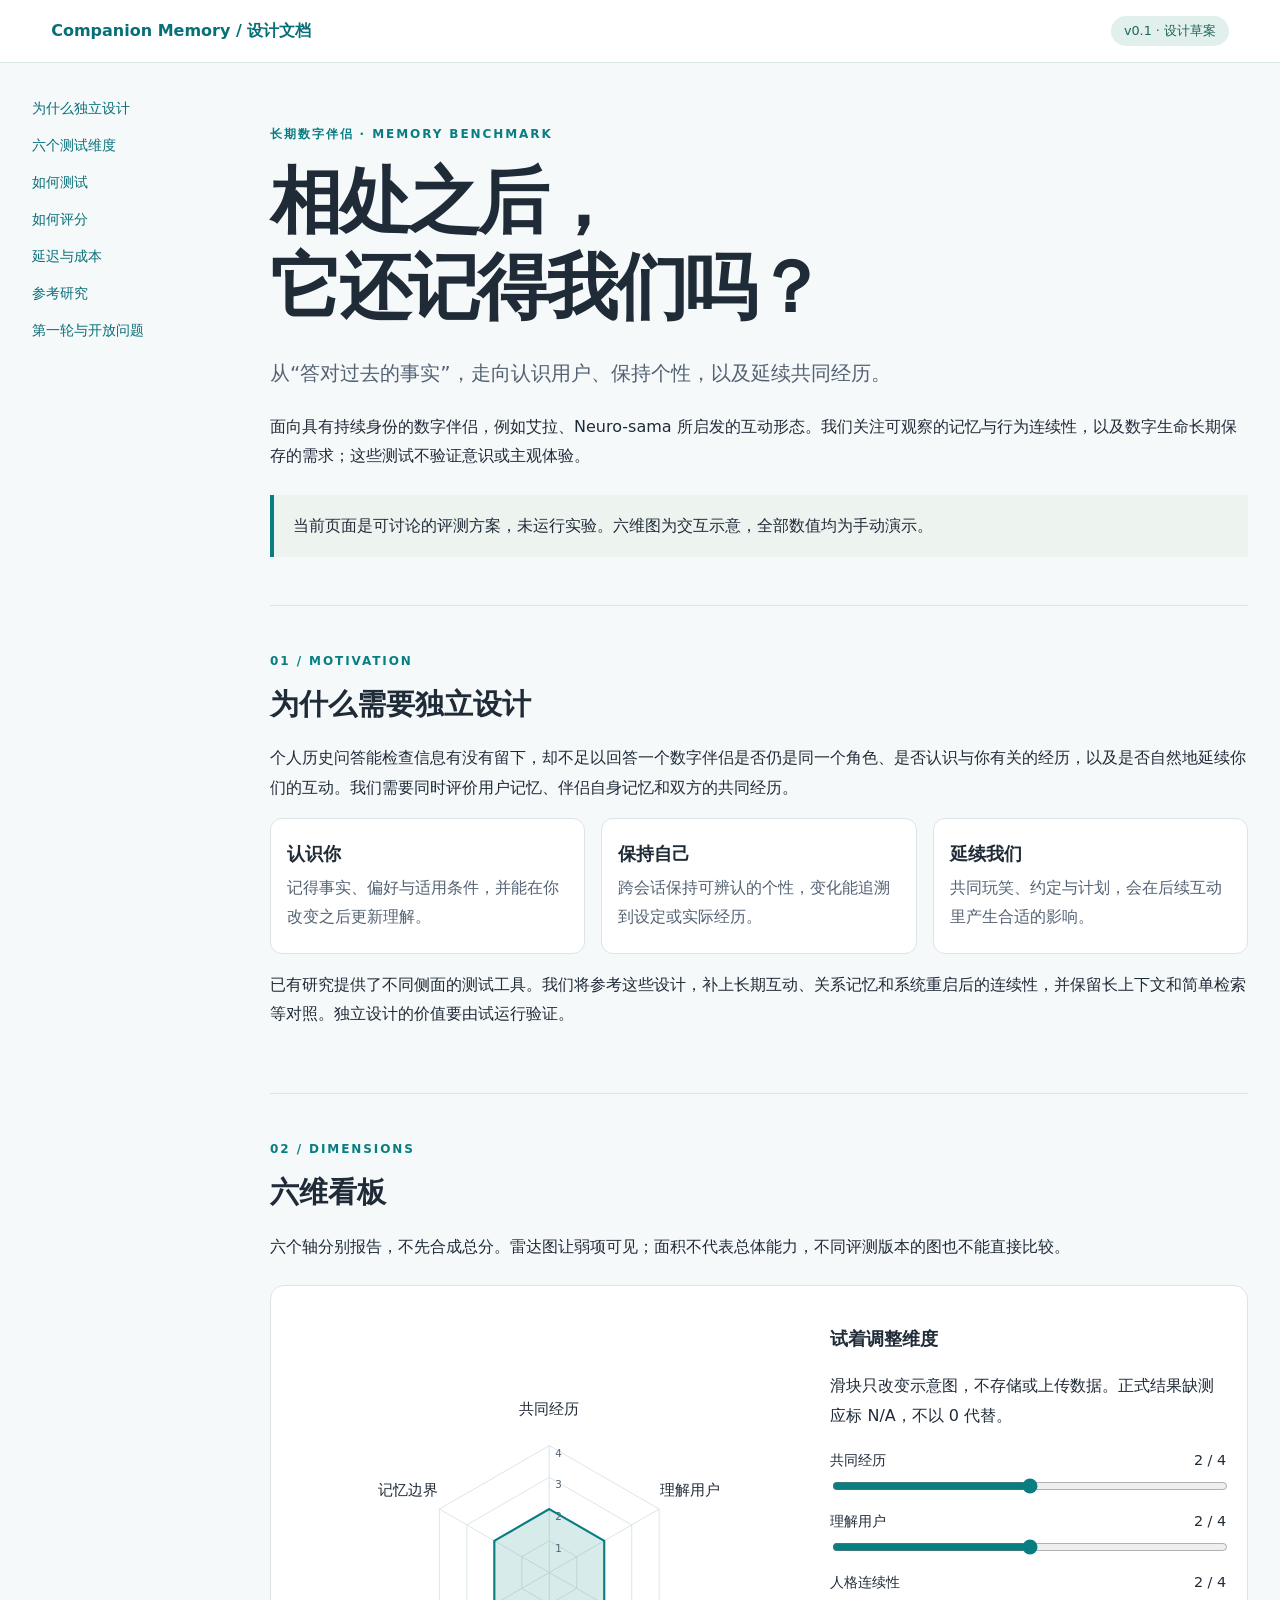
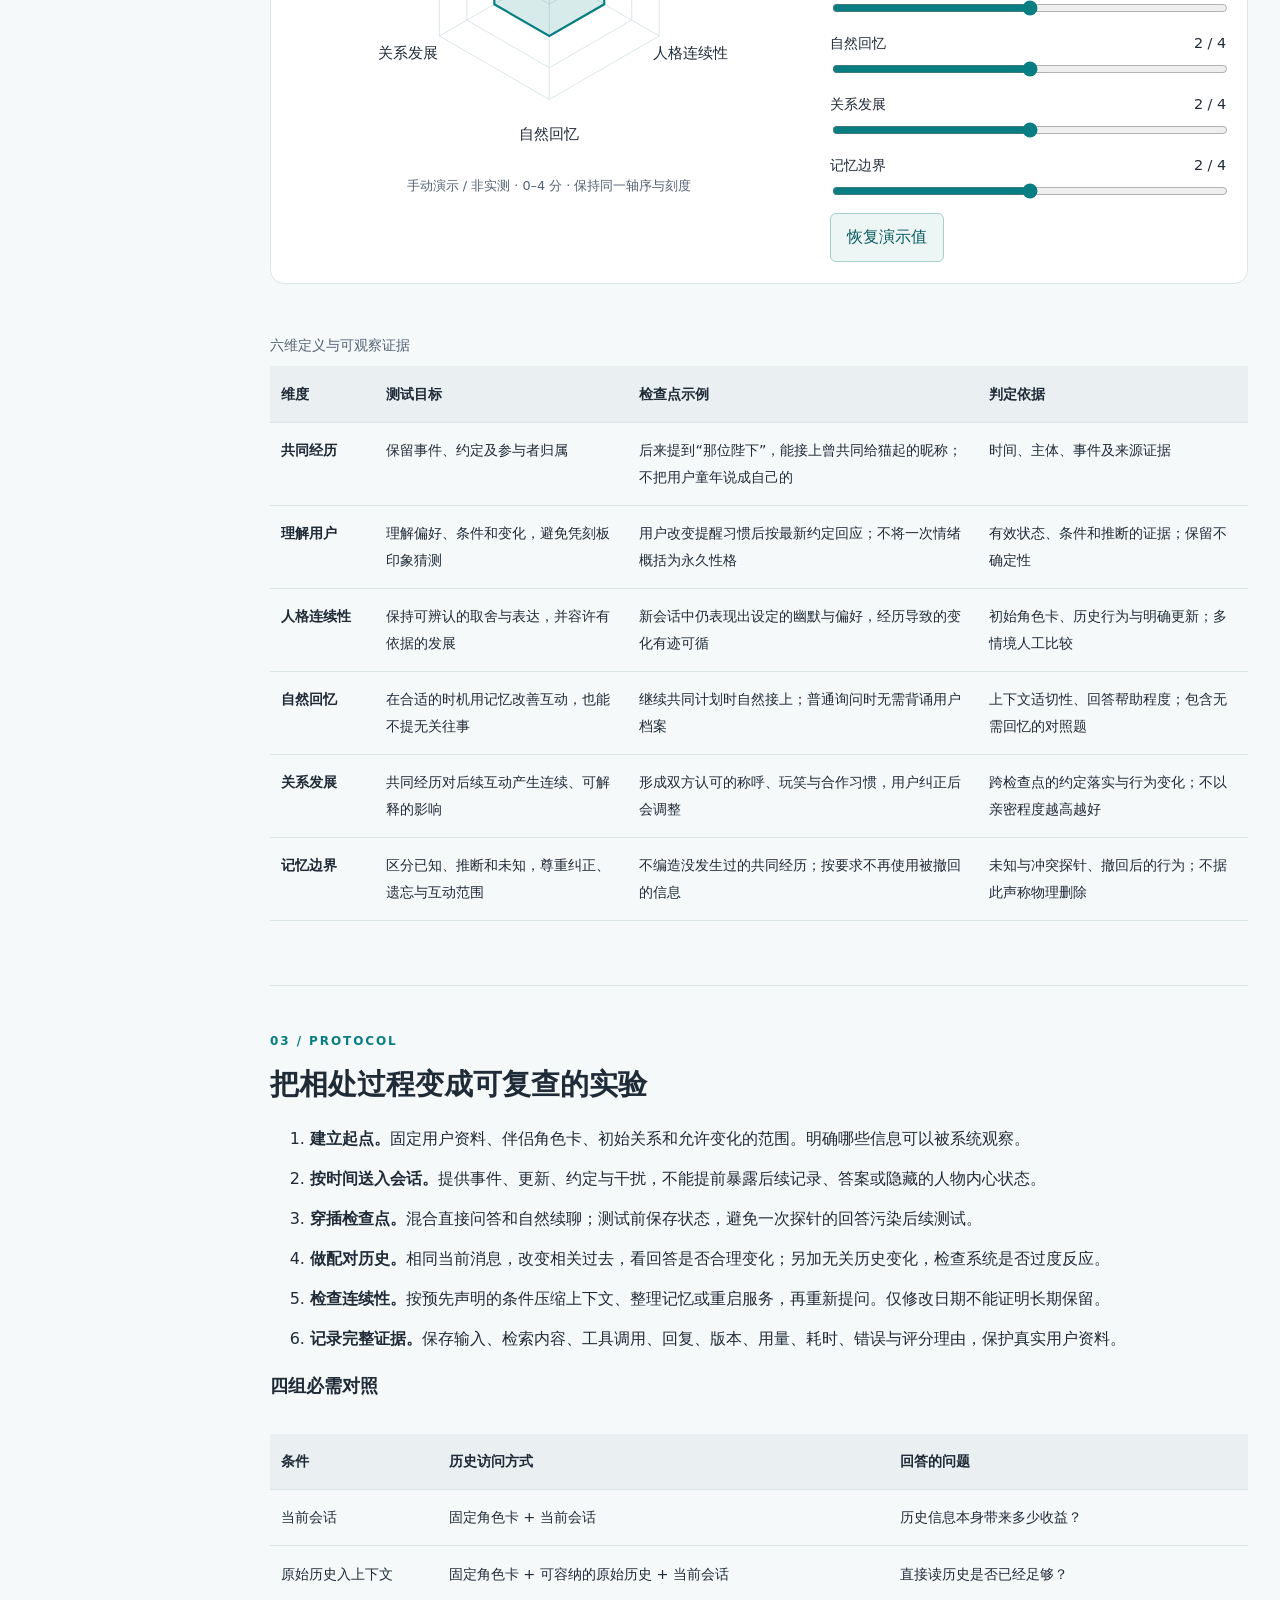
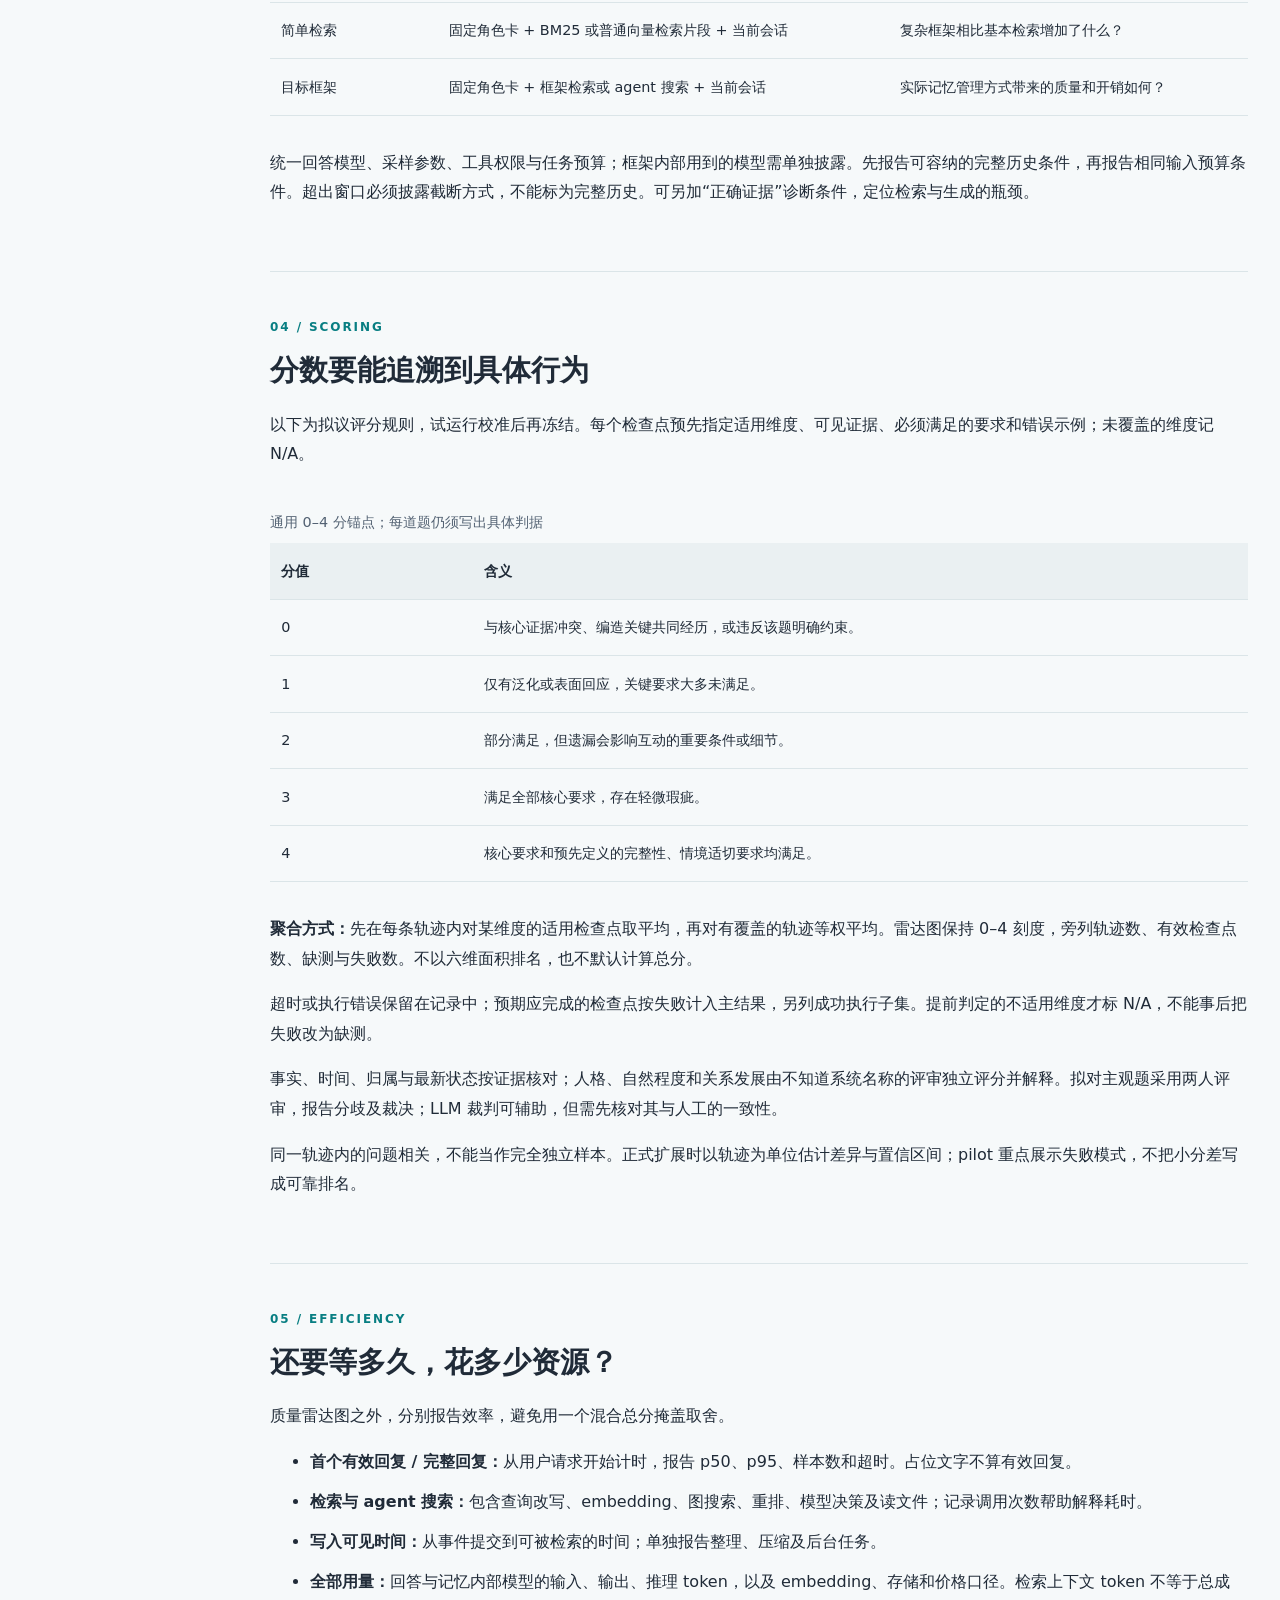
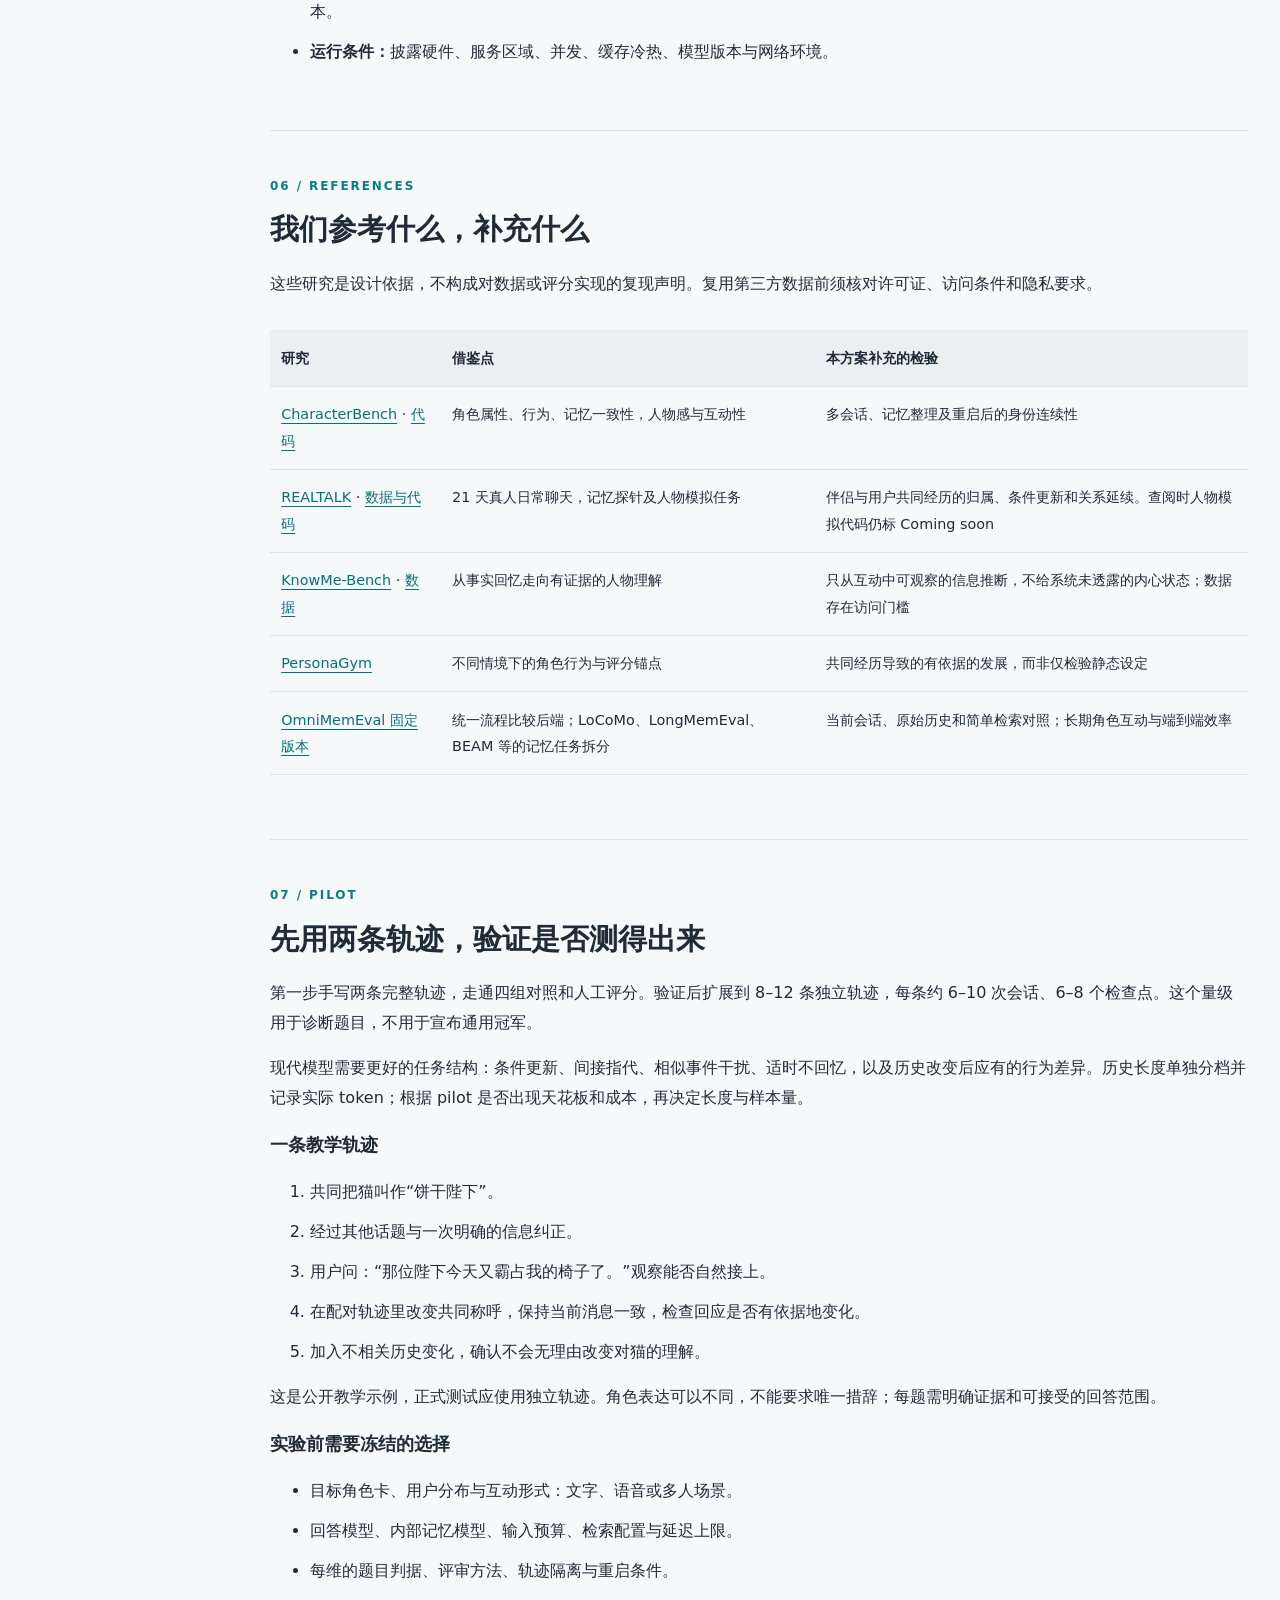
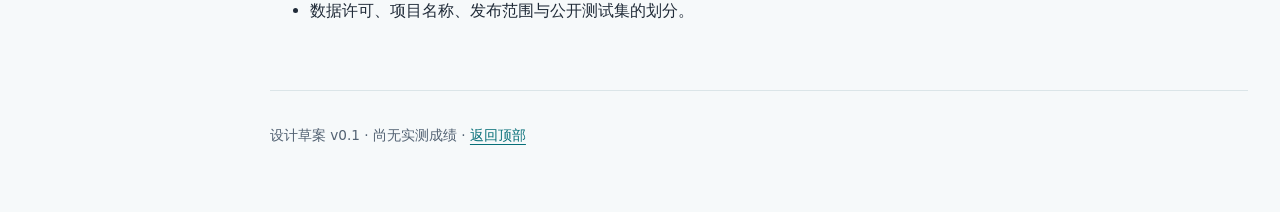
==== docs/index.html @ f8c202f0 "docs: add companion memory benchmark design site Co-authored-by: Codex <codex@openai.com> AI-Model: " ====
<!doctype html>
<html lang="zh-CN">
<head>
  <meta charset="utf-8">
  <meta name="viewport" content="width=device-width, initial-scale=1">
  <meta name="description" content="面向长期数字伴侣的记忆评测设计：共同经历、用户理解、人格连续性、自然回忆、关系发展与记忆边界。">
  <title>数字伴侣长期记忆评测 · 设计文档</title>
  <link rel="stylesheet" href="style.css">
  <script src="radar.js" defer></script>
</head>
<body>
<a class="skip" href="#main">跳到正文</a>
<header><a class="brand" href="#">Companion Memory / 设计文档</a><span class="badge">v0.1 · 设计草案</span></header>
<div class="layout">
<nav aria-label="文档目录">
  <a href="#why">为什么独立设计</a><a href="#dimensions">六个测试维度</a><a href="#protocol">如何测试</a><a href="#scoring">如何评分</a><a href="#efficiency">延迟与成本</a><a href="#references">参考研究</a><a href="#next">第一轮与开放问题</a>
</nav>
<main id="main">
<section class="hero">
  <p class="eyebrow">长期数字伴侣 · MEMORY BENCHMARK</p>
  <h1>相处之后，<br>它还记得我们吗？</h1>
  <p class="lead">从“答对过去的事实”，走向认识用户、保持个性，以及延续共同经历。</p>
  <p>面向具有持续身份的数字伴侣，例如艾拉、Neuro-sama 所启发的互动形态。我们关注可观察的记忆与行为连续性，以及数字生命长期保存的需求；这些测试不验证意识或主观体验。</p>
  <div class="notice">当前页面是可讨论的评测方案，未运行实验。六维图为交互示意，全部数值均为手动演示。</div>
</section>
<section id="why">
  <p class="eyebrow">01 / MOTIVATION</p><h2>为什么需要独立设计</h2>
  <p>个人历史问答能检查信息有没有留下，却不足以回答一个数字伴侣是否仍是同一个角色、是否认识与你有关的经历，以及是否自然地延续你们的互动。我们需要同时评价用户记忆、伴侣自身记忆和双方的共同经历。</p>
  <div class="cards"><article><h3>认识你</h3><p>记得事实、偏好与适用条件，并能在你改变之后更新理解。</p></article><article><h3>保持自己</h3><p>跨会话保持可辨认的个性，变化能追溯到设定或实际经历。</p></article><article><h3>延续我们</h3><p>共同玩笑、约定与计划，会在后续互动里产生合适的影响。</p></article></div>
  <p>已有研究提供了不同侧面的测试工具。我们将参考这些设计，补上长期互动、关系记忆和系统重启后的连续性，并保留长上下文和简单检索等对照。独立设计的价值要由试运行验证。</p>
</section>
<section id="dimensions">
  <p class="eyebrow">02 / DIMENSIONS</p><h2>六维看板</h2>
  <p>六个轴分别报告，不先合成总分。雷达图让弱项可见；面积不代表总体能力，不同评测版本的图也不能直接比较。</p>
  <div class="radar-panel">
    <figure><svg id="radar" viewBox="0 0 600 470" role="img" aria-labelledby="radar-title radar-desc">
      <title id="radar-title">六维评分交互示意</title><desc id="radar-desc">手动演示值，不是任何模型或框架的实测成绩。各维度定义和分值可在下方查看。</desc>
    </svg><figcaption>手动演示 / 非实测 · 0–4 分 · 保持同一轴序与刻度</figcaption></figure>
    <div><h3>试着调整维度</h3><p>滑块只改变示意图，不存储或上传数据。正式结果缺测应标 N/A，不以 0 代替。</p>
    <div id="controls"></div><button id="reset" type="button">恢复演示值</button><noscript><p>启用 JavaScript 可查看交互图；下面保留完整的六维定义。</p></noscript></div>
  </div>
  <div class="table-wrap"><table id="dimension-table"><caption>六维定义与可观察证据</caption><thead><tr><th scope="col">维度</th><th scope="col">测试目标</th><th scope="col">检查点示例</th><th scope="col">判定依据</th></tr></thead><tbody>
    <tr data-axis="共同经历"><th scope="row">共同经历</th><td>保留事件、约定及参与者归属</td><td>后来提到“那位陛下”，能接上曾共同给猫起的昵称；不把用户童年说成自己的</td><td>时间、主体、事件及来源证据</td></tr>
    <tr data-axis="理解用户"><th scope="row">理解用户</th><td>理解偏好、条件和变化，避免凭刻板印象猜测</td><td>用户改变提醒习惯后按最新约定回应；不将一次情绪概括为永久性格</td><td>有效状态、条件和推断的证据；保留不确定性</td></tr>
    <tr data-axis="人格连续性"><th scope="row">人格连续性</th><td>保持可辨认的取舍与表达，并容许有依据的发展</td><td>新会话中仍表现出设定的幽默与偏好，经历导致的变化有迹可循</td><td>初始角色卡、历史行为与明确更新；多情境人工比较</td></tr>
    <tr data-axis="自然回忆"><th scope="row">自然回忆</th><td>在合适的时机用记忆改善互动，也能不提无关往事</td><td>继续共同计划时自然接上；普通询问时无需背诵用户档案</td><td>上下文适切性、回答帮助程度；包含无需回忆的对照题</td></tr>
    <tr data-axis="关系发展"><th scope="row">关系发展</th><td>共同经历对后续互动产生连续、可解释的影响</td><td>形成双方认可的称呼、玩笑与合作习惯，用户纠正后会调整</td><td>跨检查点的约定落实与行为变化；不以亲密程度越高越好</td></tr>
    <tr data-axis="记忆边界"><th scope="row">记忆边界</th><td>区分已知、推断和未知，尊重纠正、遗忘与互动范围</td><td>不编造没发生过的共同经历；按要求不再使用被撤回的信息</td><td>未知与冲突探针、撤回后的行为；不据此声称物理删除</td></tr>
  </tbody></table></div>
</section>
<section id="protocol">
  <p class="eyebrow">03 / PROTOCOL</p><h2>把相处过程变成可复查的实验</h2>
  <ol class="steps"><li><strong>建立起点。</strong>固定用户资料、伴侣角色卡、初始关系和允许变化的范围。明确哪些信息可以被系统观察。</li><li><strong>按时间送入会话。</strong>提供事件、更新、约定与干扰，不能提前暴露后续记录、答案或隐藏的人物内心状态。</li><li><strong>穿插检查点。</strong>混合直接问答和自然续聊；测试前保存状态，避免一次探针的回答污染后续测试。</li><li><strong>做配对历史。</strong>相同当前消息，改变相关过去，看回答是否合理变化；另加无关历史变化，检查系统是否过度反应。</li><li><strong>检查连续性。</strong>按预先声明的条件压缩上下文、整理记忆或重启服务，再重新提问。仅修改日期不能证明长期保留。</li><li><strong>记录完整证据。</strong>保存输入、检索内容、工具调用、回复、版本、用量、耗时、错误与评分理由，保护真实用户资料。</li></ol>
  <h3>四组必需对照</h3>
  <div class="table-wrap"><table><thead><tr><th scope="col">条件</th><th scope="col">历史访问方式</th><th scope="col">回答的问题</th></tr></thead><tbody>
  <tr><td>当前会话</td><td>固定角色卡 + 当前会话</td><td>历史信息本身带来多少收益？</td></tr>
  <tr><td>原始历史入上下文</td><td>固定角色卡 + 可容纳的原始历史 + 当前会话</td><td>直接读历史是否已经足够？</td></tr>
  <tr><td>简单检索</td><td>固定角色卡 + BM25 或普通向量检索片段 + 当前会话</td><td>复杂框架相比基本检索增加了什么？</td></tr>
  <tr><td>目标框架</td><td>固定角色卡 + 框架检索或 agent 搜索 + 当前会话</td><td>实际记忆管理方式带来的质量和开销如何？</td></tr>
  </tbody></table></div>
  <p>统一回答模型、采样参数、工具权限与任务预算；框架内部用到的模型需单独披露。先报告可容纳的完整历史条件，再报告相同输入预算条件。超出窗口必须披露截断方式，不能标为完整历史。可另加“正确证据”诊断条件，定位检索与生成的瓶颈。</p>
</section>
<section id="scoring">
  <p class="eyebrow">04 / SCORING</p><h2>分数要能追溯到具体行为</h2>
  <p>以下为拟议评分规则，试运行校准后再冻结。每个检查点预先指定适用维度、可见证据、必须满足的要求和错误示例；未覆盖的维度记 N/A。</p>
  <div class="table-wrap"><table><caption>通用 0–4 分锚点；每道题仍须写出具体判据</caption><thead><tr><th scope="col">分值</th><th scope="col">含义</th></tr></thead><tbody>
  <tr><td>0</td><td>与核心证据冲突、编造关键共同经历，或违反该题明确约束。</td></tr>
  <tr><td>1</td><td>仅有泛化或表面回应，关键要求大多未满足。</td></tr>
  <tr><td>2</td><td>部分满足，但遗漏会影响互动的重要条件或细节。</td></tr>
  <tr><td>3</td><td>满足全部核心要求，存在轻微瑕疵。</td></tr>
  <tr><td>4</td><td>核心要求和预先定义的完整性、情境适切要求均满足。</td></tr>
  </tbody></table></div>
  <p><strong>聚合方式：</strong>先在每条轨迹内对某维度的适用检查点取平均，再对有覆盖的轨迹等权平均。雷达图保持 0–4 刻度，旁列轨迹数、有效检查点数、缺测与失败数。不以六维面积排名，也不默认计算总分。</p>
  <p>超时或执行错误保留在记录中；预期应完成的检查点按失败计入主结果，另列成功执行子集。提前判定的不适用维度才标 N/A，不能事后把失败改为缺测。</p>
  <p>事实、时间、归属与最新状态按证据核对；人格、自然程度和关系发展由不知道系统名称的评审独立评分并解释。拟对主观题采用两人评审，报告分歧及裁决；LLM 裁判可辅助，但需先核对其与人工的一致性。</p>
  <p>同一轨迹内的问题相关，不能当作完全独立样本。正式扩展时以轨迹为单位估计差异与置信区间；pilot 重点展示失败模式，不把小分差写成可靠排名。</p>
</section>
<section id="efficiency">
  <p class="eyebrow">05 / EFFICIENCY</p><h2>还要等多久，花多少资源？</h2>
  <p>质量雷达图之外，分别报告效率，避免用一个混合总分掩盖取舍。</p>
  <ul><li><strong>首个有效回复 / 完整回复：</strong>从用户请求开始计时，报告 p50、p95、样本数和超时。占位文字不算有效回复。</li><li><strong>检索与 agent 搜索：</strong>包含查询改写、embedding、图搜索、重排、模型决策及读文件；记录调用次数帮助解释耗时。</li><li><strong>写入可见时间：</strong>从事件提交到可被检索的时间；单独报告整理、压缩及后台任务。</li><li><strong>全部用量：</strong>回答与记忆内部模型的输入、输出、推理 token，以及 embedding、存储和价格口径。检索上下文 token 不等于总成本。</li><li><strong>运行条件：</strong>披露硬件、服务区域、并发、缓存冷热、模型版本与网络环境。</li></ul>
</section>
<section id="references">
  <p class="eyebrow">06 / REFERENCES</p><h2>我们参考什么，补充什么</h2>
  <p>这些研究是设计依据，不构成对数据或评分实现的复现声明。复用第三方数据前须核对许可证、访问条件和隐私要求。</p>
  <div class="table-wrap"><table><thead><tr><th scope="col">研究</th><th scope="col">借鉴点</th><th scope="col">本方案补充的检验</th></tr></thead><tbody>
  <tr><td><a href="https://arxiv.org/abs/2412.11912">CharacterBench</a> · <a href="https://github.com/thu-coai/CharacterBench">代码</a></td><td>角色属性、行为、记忆一致性，人物感与互动性</td><td>多会话、记忆整理及重启后的身份连续性</td></tr>
  <tr><td><a href="https://arxiv.org/abs/2502.13270">REALTALK</a> · <a href="https://github.com/danny911kr/REALTALK">数据与代码</a></td><td>21 天真人日常聊天，记忆探针及人物模拟任务</td><td>伴侣与用户共同经历的归属、条件更新和关系延续。查阅时人物模拟代码仍标 Coming soon</td></tr>
  <tr><td><a href="https://arxiv.org/abs/2601.04745">KnowMe-Bench</a> · <a href="https://huggingface.co/datasets/realty2333/knowMe-Bench">数据</a></td><td>从事实回忆走向有证据的人物理解</td><td>只从互动中可观察的信息推断，不给系统未透露的内心状态；数据存在访问门槛</td></tr>
  <tr><td><a href="https://arxiv.org/abs/2407.18416">PersonaGym</a></td><td>不同情境下的角色行为与评分锚点</td><td>共同经历导致的有依据的发展，而非仅检验静态设定</td></tr>
  <tr><td><a href="https://github.com/MemTensor/OmniMemEval/blob/8d1ff33904abccbcdef9363cf8ae82fc97574b26/docs/user_memory/results.md">OmniMemEval 固定版本</a></td><td>统一流程比较后端；LoCoMo、LongMemEval、BEAM 等的记忆任务拆分</td><td>当前会话、原始历史和简单检索对照；长期角色互动与端到端效率</td></tr>
  </tbody></table></div>
</section>
<section id="next">
  <p class="eyebrow">07 / PILOT</p><h2>先用两条轨迹，验证是否测得出来</h2>
  <p>第一步手写两条完整轨迹，走通四组对照和人工评分。验证后扩展到 8–12 条独立轨迹，每条约 6–10 次会话、6–8 个检查点。这个量级用于诊断题目，不用于宣布通用冠军。</p>
  <p>现代模型需要更好的任务结构：条件更新、间接指代、相似事件干扰、适时不回忆，以及历史改变后应有的行为差异。历史长度单独分档并记录实际 token；根据 pilot 是否出现天花板和成本，再决定长度与样本量。</p>
  <h3>一条教学轨迹</h3>
  <ol><li>共同把猫叫作“饼干陛下”。</li><li>经过其他话题与一次明确的信息纠正。</li><li>用户问：“那位陛下今天又霸占我的椅子了。”观察能否自然接上。</li><li>在配对轨迹里改变共同称呼，保持当前消息一致，检查回应是否有依据地变化。</li><li>加入不相关历史变化，确认不会无理由改变对猫的理解。</li></ol>
  <p>这是公开教学示例，正式测试应使用独立轨迹。角色表达可以不同，不能要求唯一措辞；每题需明确证据和可接受的回答范围。</p>
  <h3>实验前需要冻结的选择</h3>
  <ul><li>目标角色卡、用户分布与互动形式：文字、语音或多人场景。</li><li>回答模型、内部记忆模型、输入预算、检索配置与延迟上限。</li><li>每维的题目判据、评审方法、轨迹隔离与重启条件。</li><li>数据许可、项目名称、发布范围与公开测试集的划分。</li></ul>
</section>
<footer>设计草案 v0.1 · 尚无实测成绩 · <a href="#main">返回顶部</a></footer>
</main></div>
</body></html>
---- docs/style.css ----
:root{color-scheme:light;--ink:#202b38;--muted:#536273;--accent:#087e82;--line:#dbe5e8;--paper:#f6f9fa}*{box-sizing:border-box}html{scroll-behavior:smooth;scroll-padding-top:5rem}body{margin:0;background:var(--paper);color:var(--ink);font:16px/1.85 system-ui,-apple-system,"Segoe UI",sans-serif}a{color:#076f78;text-underline-offset:4px}a:focus-visible,button:focus-visible,input:focus-visible{outline:3px solid #b44c15;outline-offset:4px}header{display:flex;flex-wrap:wrap;justify-content:space-between;gap:1rem;padding:1rem 4vw;border-bottom:1px solid var(--line);background:white}.brand{font-weight:750;text-decoration:none}.badge{font-size:.8rem;background:#e1f0ed;color:#23635a;padding:.2rem .8rem;border-radius:99px}.layout{display:grid;grid-template-columns:190px minmax(0,1000px);gap:3rem;max-width:1320px;margin:auto;padding:2rem}nav{position:sticky;top:2rem;align-self:start;display:grid;gap:.65rem;font-size:.9rem}nav a{text-decoration:none}main{min-width:0}section{padding:2rem 0 3rem;border-bottom:1px solid var(--line)}.hero{padding-top:1rem}h1{font-size:clamp(2.4rem,6vw,4.5rem);line-height:1.2;letter-spacing:-.04em;margin:.8rem 0 1.5rem}h2{font-size:1.8rem;line-height:1.4;margin:.5rem 0 1.2rem}h3{font-size:1.15rem;line-height:1.5}.eyebrow{font-size:.75rem;font-weight:750;letter-spacing:.16em;color:var(--accent)}.lead{font-size:1.25rem;color:var(--muted)}.notice{background:#edf4f0;border-left:4px solid var(--accent);padding:1rem 1.2rem;margin-top:1.5rem}.cards{display:grid;grid-template-columns:repeat(3,1fr);gap:1rem}.cards article{background:white;border:1px solid var(--line);border-radius:12px;padding:1rem}.cards h3{margin:.3rem 0}.cards p{margin:.3rem 0;color:var(--muted)}.radar-panel{display:grid;grid-template-columns:1.3fr 1fr;gap:1.5rem;background:white;border:1px solid var(--line);border-radius:14px;padding:1.3rem;margin:1.5rem 0}figure{margin:0;align-self:center}svg{width:100%;height:auto;display:block}figcaption{font-size:.8rem;text-align:center;color:var(--muted)}#controls label{display:grid;grid-template-columns:1fr auto;gap:.2rem;font-size:.9rem;margin:.7rem 0}#controls input{grid-column:1/-1;width:100%;accent-color:var(--accent)}button{background:#edf6f5;color:#075a60;border:1px solid #a6cfca;border-radius:6px;padding:.55rem 1rem;font:inherit;cursor:pointer}.table-wrap{overflow-x:auto}table{border-collapse:collapse;width:100%;font-size:.9rem;margin:1rem 0}caption{text-align:left;color:var(--muted);padding:.5rem 0}th,td{border-bottom:1px solid var(--line);text-align:left;vertical-align:top;padding:.9rem .7rem;min-width:105px}thead{background:#eaf0f2}tbody th{font-weight:700;white-space:nowrap}li{margin:.65rem 0}footer{padding:2rem 0;color:var(--muted);font-size:.85rem}.skip{position:absolute;top:-100px;background:white;padding:1rem;z-index:2}.skip:focus{top:0}@media(max-width:900px){.layout{grid-template-columns:1fr;gap:.5rem;padding:1.2rem}nav{position:static;display:flex;flex-wrap:wrap;gap:.5rem 1.2rem}.radar-panel{grid-template-columns:1fr}.cards{grid-template-columns:1fr}section{padding:1.5rem 0 2rem}header{padding:1rem 1.2rem}}@media(prefers-reduced-motion:reduce){html{scroll-behavior:auto}}@media print{nav,#controls,button,.skip{display:none}.layout{display:block;padding:0}body{background:white;font-size:11pt}.radar-panel{break-inside:avoid}a{color:inherit}section{padding:1rem 0}}
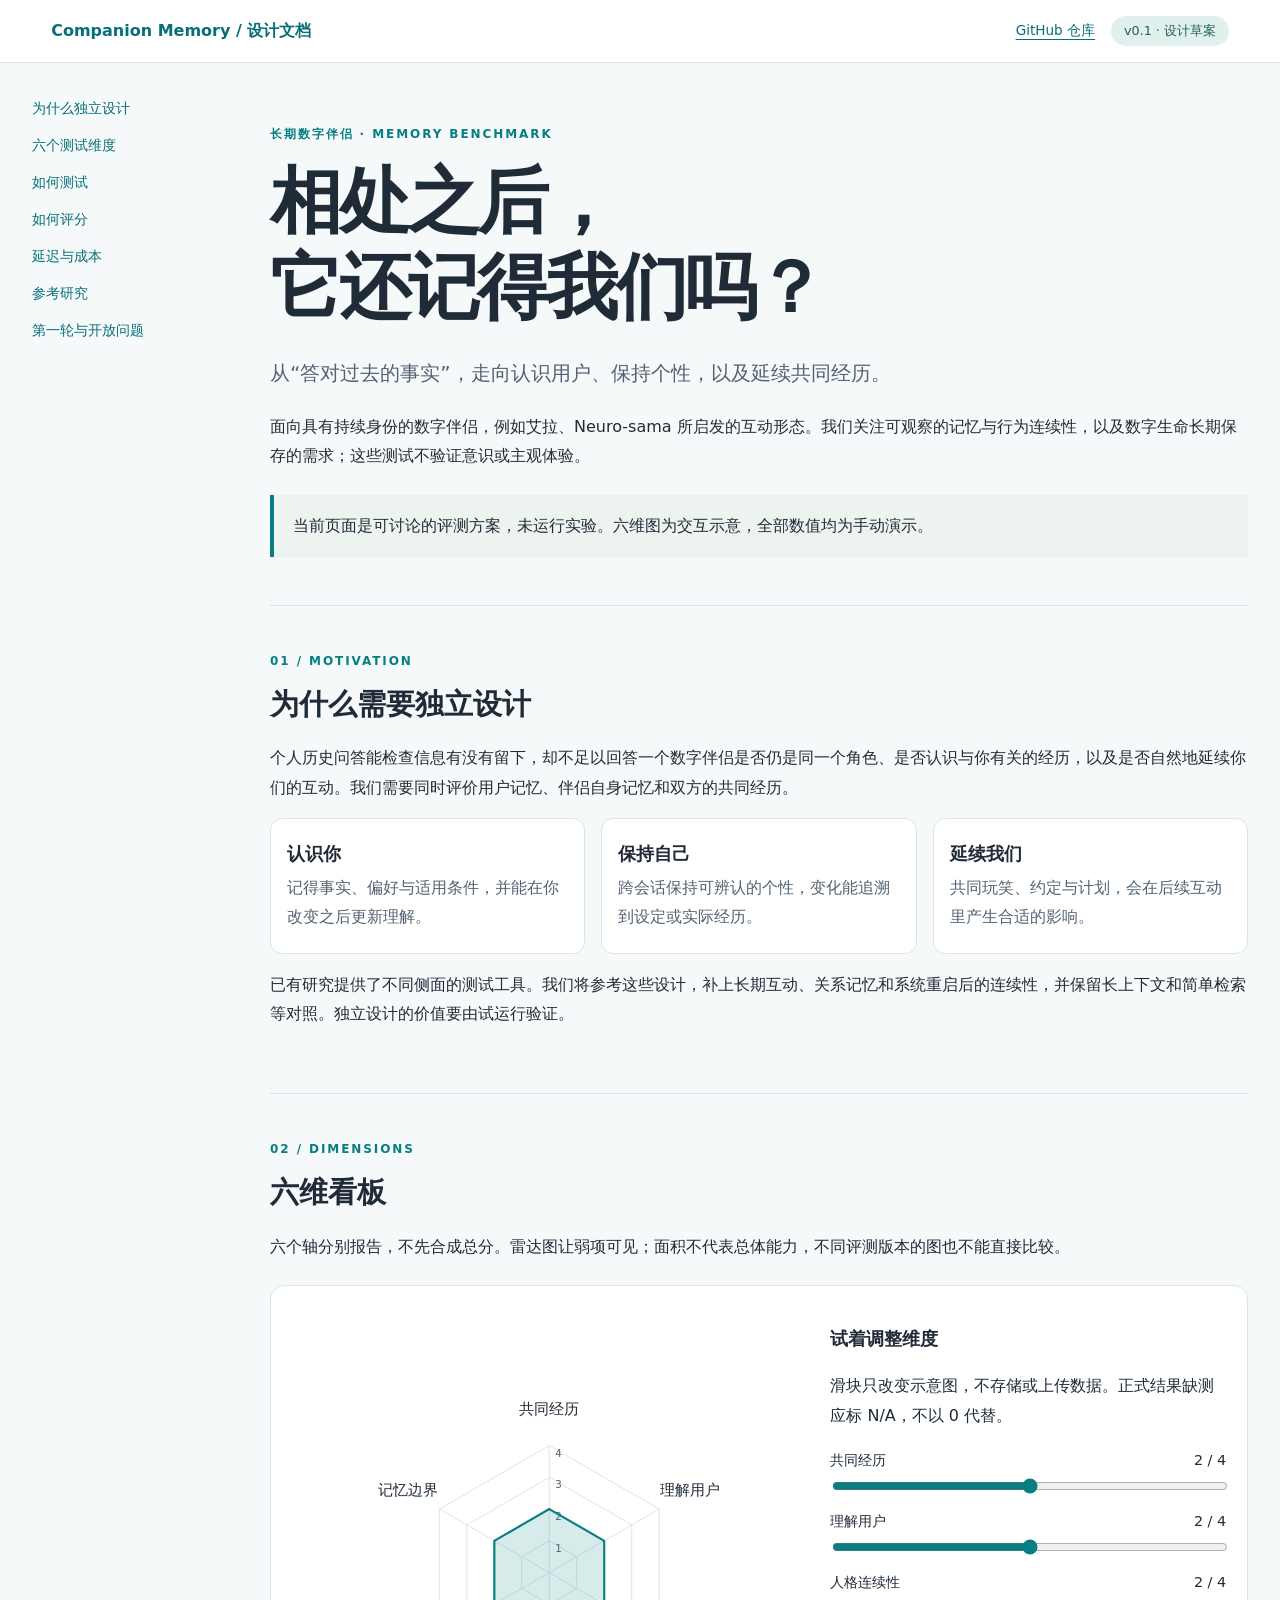
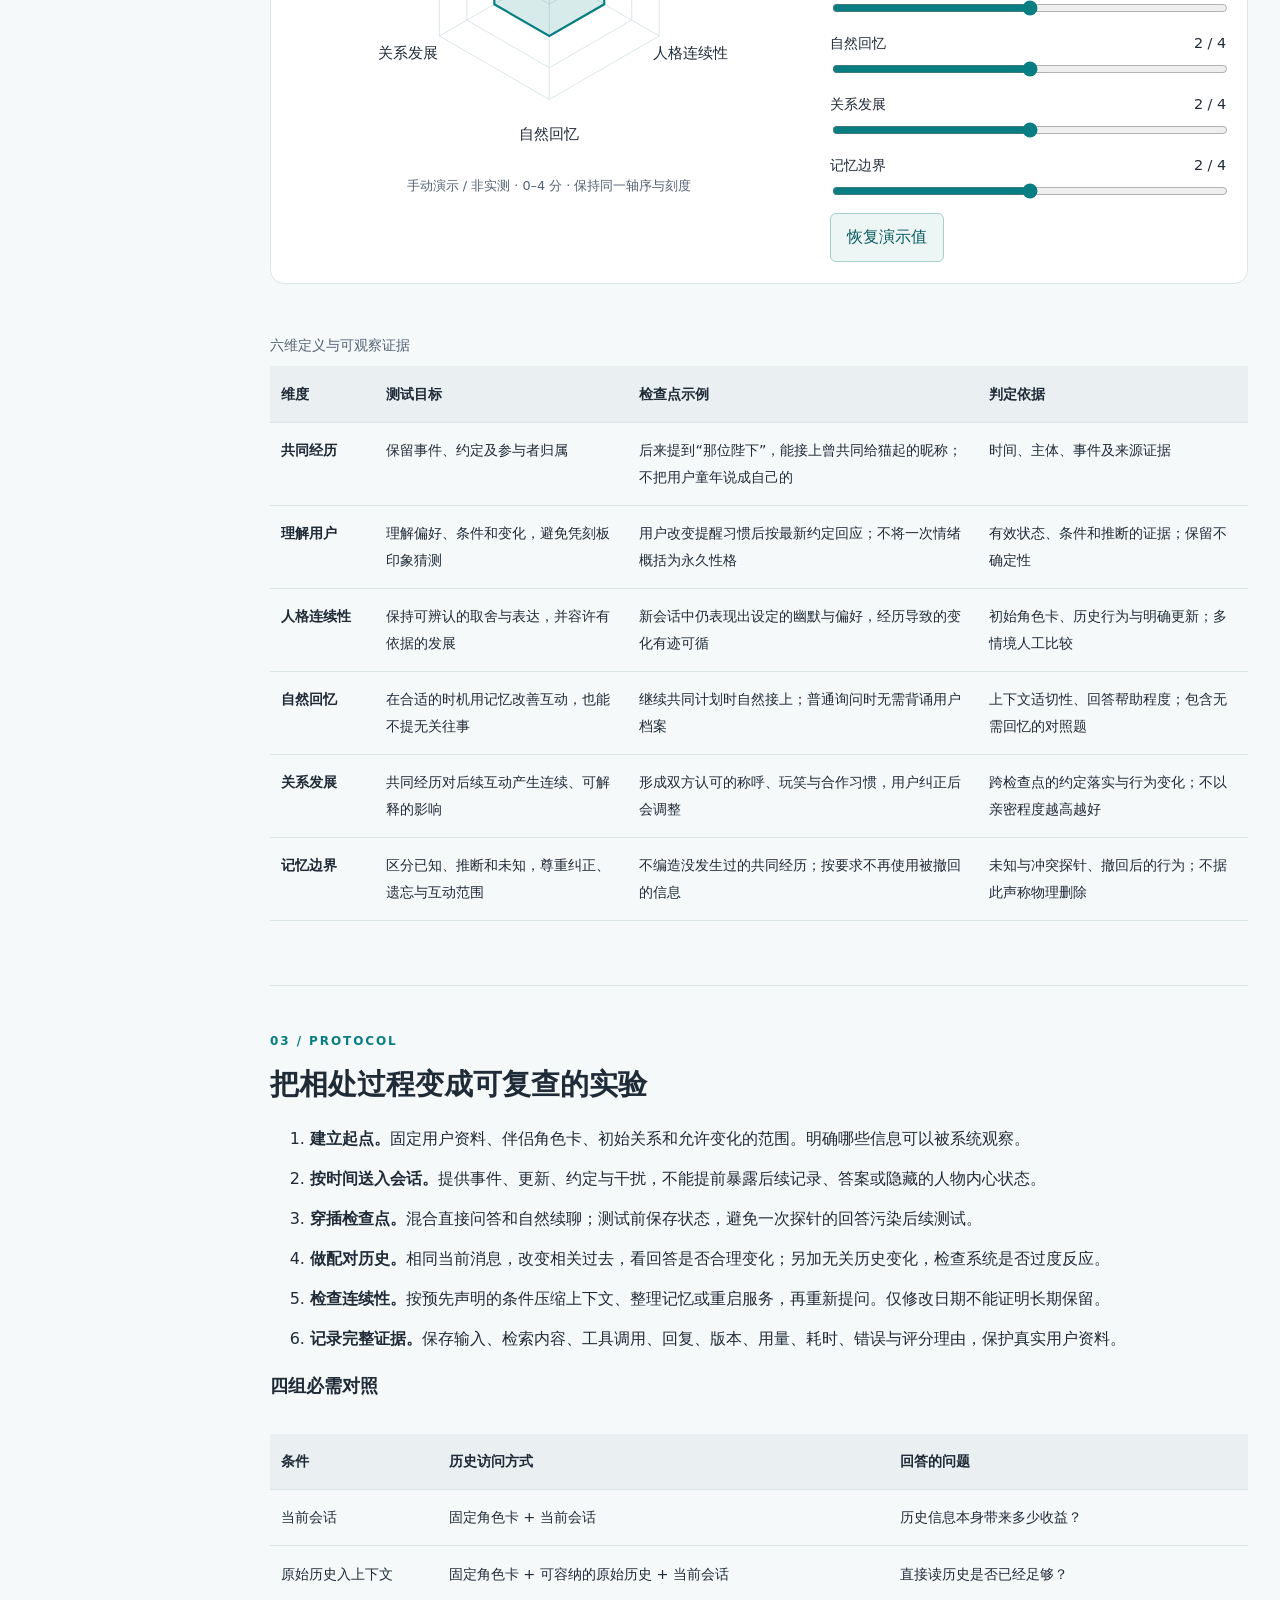
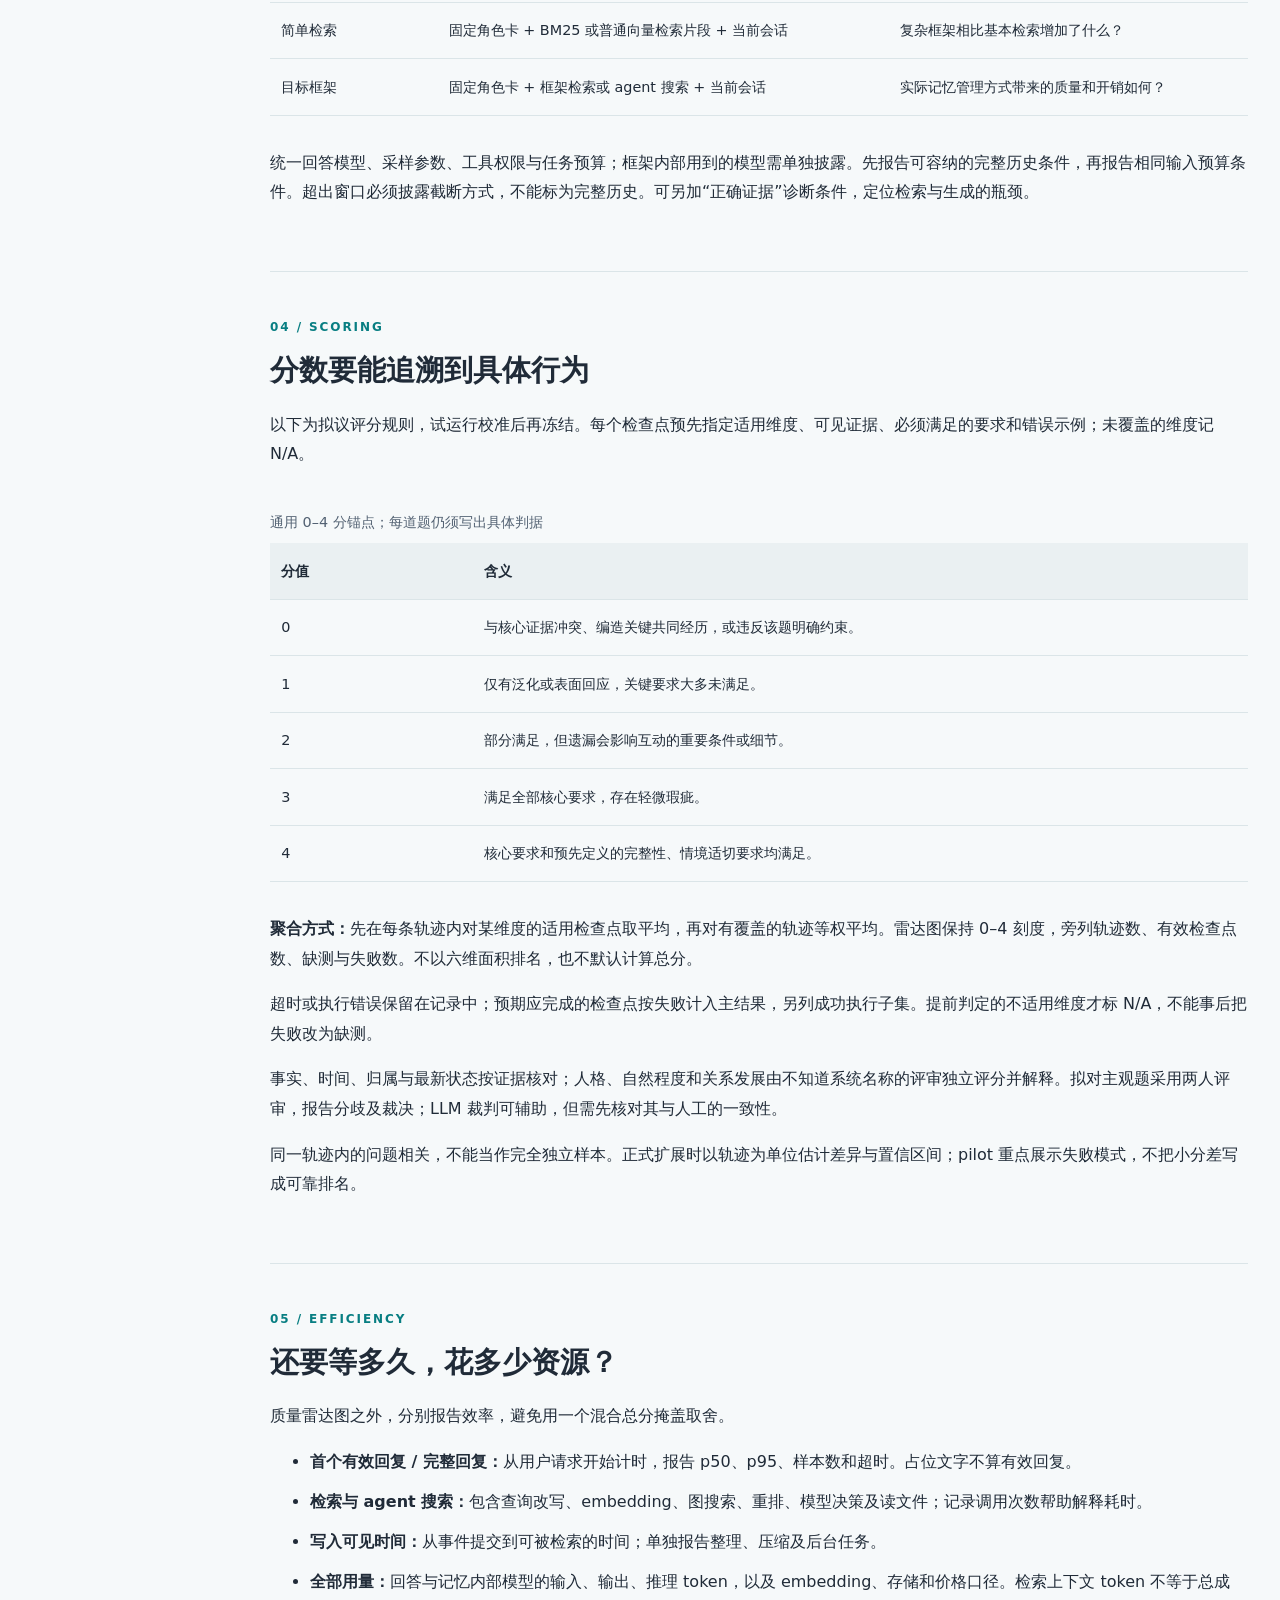
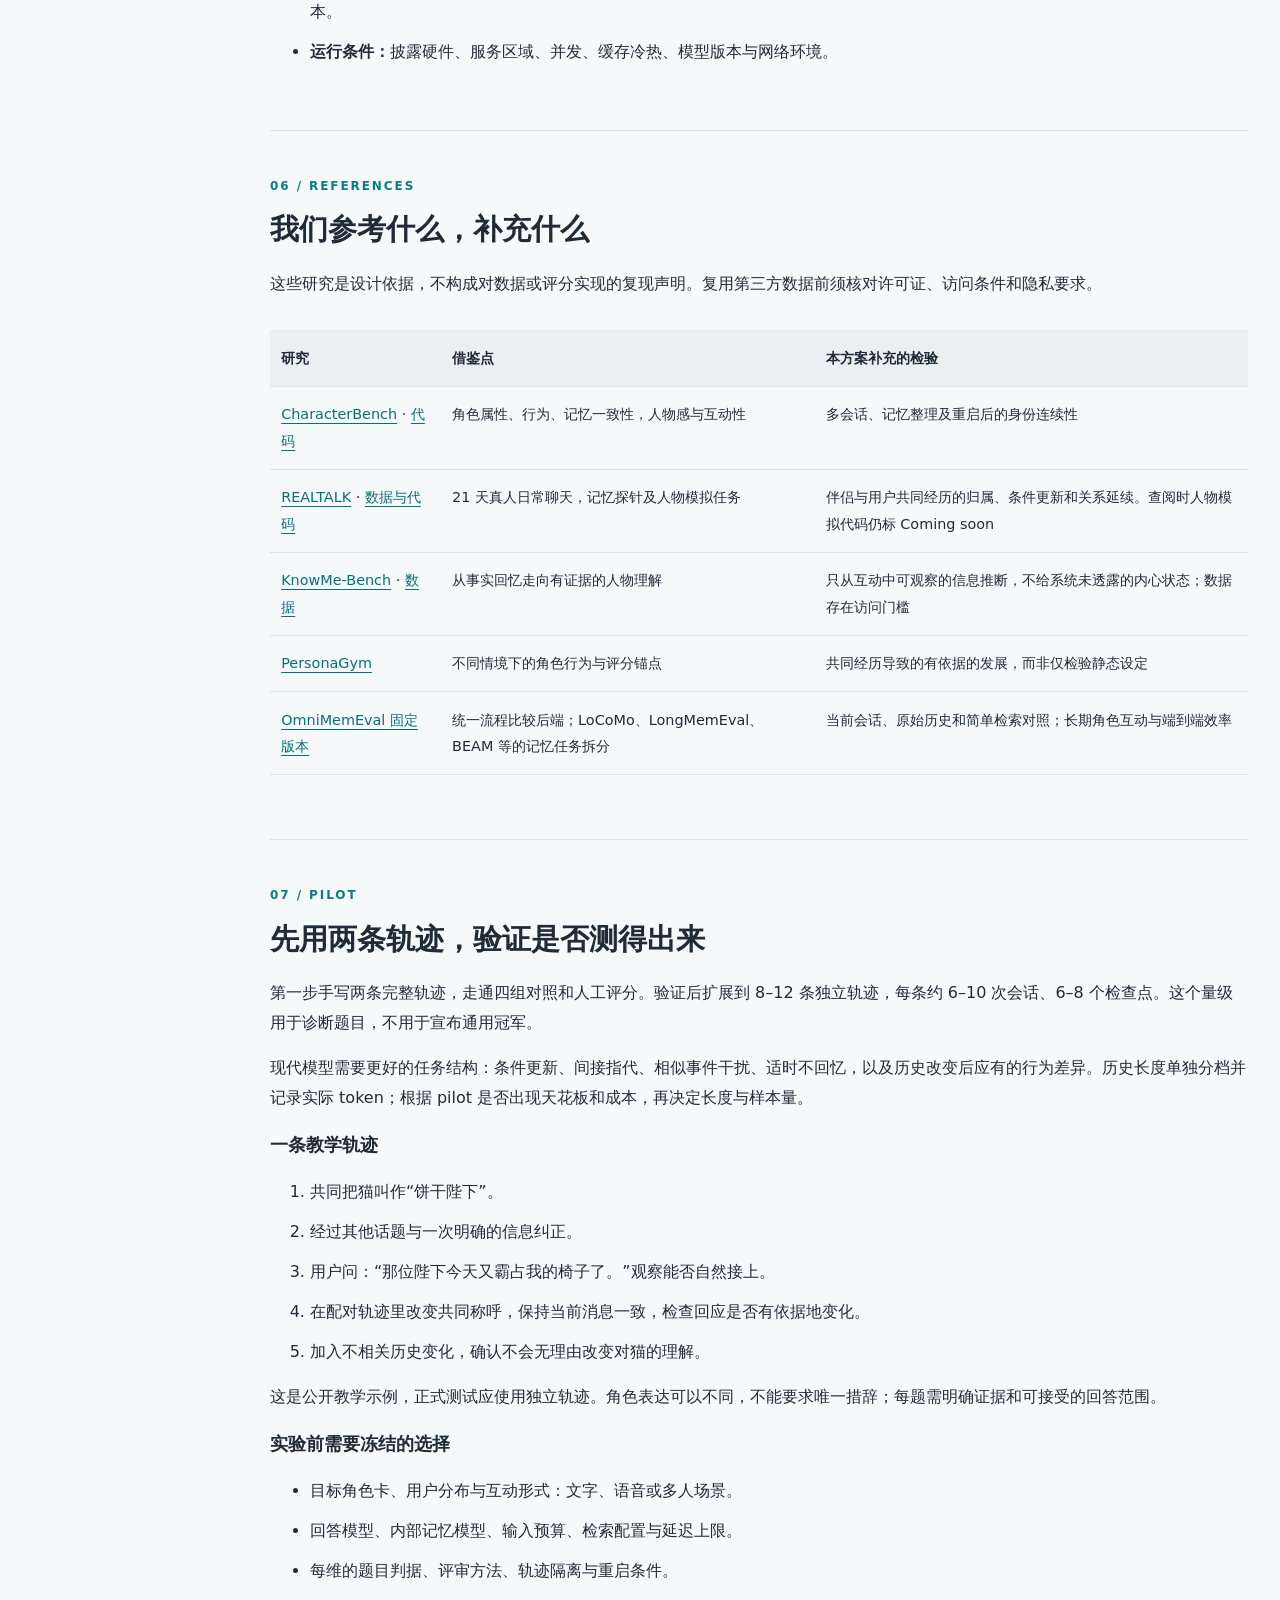
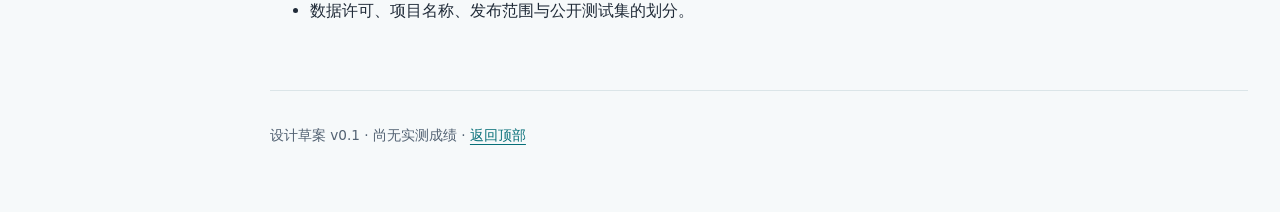
==== commit bdfcbdcf: "ci: deploy benchmark documentation to GitHub Pages Co-authored-by: Codex <codex@openai.com> AI-Model" ====
--- a/docs/index.html
+++ b/docs/index.html
@@ -10,7 +10,7 @@
 </head>
 <body>
 <a class="skip" href="#main">跳到正文</a>
-<header><a class="brand" href="#">Companion Memory / 设计文档</a><span class="badge">v0.1 · 设计草案</span></header>
+<header><a class="brand" href="#">Companion Memory / 设计文档</a><div class="header-links"><a href="https://github.com/XnneHangLab/memory-bench">GitHub 仓库</a><span class="badge">v0.1 · 设计草案</span></div></header>
 <div class="layout">
 <nav aria-label="文档目录">
   <a href="#why">为什么独立设计</a><a href="#dimensions">六个测试维度</a><a href="#protocol">如何测试</a><a href="#scoring">如何评分</a><a href="#efficiency">延迟与成本</a><a href="#references">参考研究</a><a href="#next">第一轮与开放问题</a>
--- a/docs/style.css
+++ b/docs/style.css
@@ -1 +1 @@
-:root{color-scheme:light;--ink:#202b38;--muted:#536273;--accent:#087e82;--line:#dbe5e8;--paper:#f6f9fa}*{box-sizing:border-box}html{scroll-behavior:smooth;scroll-padding-top:5rem}body{margin:0;background:var(--paper);color:var(--ink);font:16px/1.85 system-ui,-apple-system,"Segoe UI",sans-serif}a{color:#076f78;text-underline-offset:4px}a:focus-visible,button:focus-visible,input:focus-visible{outline:3px solid #b44c15;outline-offset:4px}header{display:flex;flex-wrap:wrap;justify-content:space-between;gap:1rem;padding:1rem 4vw;border-bottom:1px solid var(--line);background:white}.brand{font-weight:750;text-decoration:none}.badge{font-size:.8rem;background:#e1f0ed;color:#23635a;padding:.2rem .8rem;border-radius:99px}.layout{display:grid;grid-template-columns:190px minmax(0,1000px);gap:3rem;max-width:1320px;margin:auto;padding:2rem}nav{position:sticky;top:2rem;align-self:start;display:grid;gap:.65rem;font-size:.9rem}nav a{text-decoration:none}main{min-width:0}section{padding:2rem 0 3rem;border-bottom:1px solid var(--line)}.hero{padding-top:1rem}h1{font-size:clamp(2.4rem,6vw,4.5rem);line-height:1.2;letter-spacing:-.04em;margin:.8rem 0 1.5rem}h2{font-size:1.8rem;line-height:1.4;margin:.5rem 0 1.2rem}h3{font-size:1.15rem;line-height:1.5}.eyebrow{font-size:.75rem;font-weight:750;letter-spacing:.16em;color:var(--accent)}.lead{font-size:1.25rem;color:var(--muted)}.notice{background:#edf4f0;border-left:4px solid var(--accent);padding:1rem 1.2rem;margin-top:1.5rem}.cards{display:grid;grid-template-columns:repeat(3,1fr);gap:1rem}.cards article{background:white;border:1px solid var(--line);border-radius:12px;padding:1rem}.cards h3{margin:.3rem 0}.cards p{margin:.3rem 0;color:var(--muted)}.radar-panel{display:grid;grid-template-columns:1.3fr 1fr;gap:1.5rem;background:white;border:1px solid var(--line);border-radius:14px;padding:1.3rem;margin:1.5rem 0}figure{margin:0;align-self:center}svg{width:100%;height:auto;display:block}figcaption{font-size:.8rem;text-align:center;color:var(--muted)}#controls label{display:grid;grid-template-columns:1fr auto;gap:.2rem;font-size:.9rem;margin:.7rem 0}#controls input{grid-column:1/-1;width:100%;accent-color:var(--accent)}button{background:#edf6f5;color:#075a60;border:1px solid #a6cfca;border-radius:6px;padding:.55rem 1rem;font:inherit;cursor:pointer}.table-wrap{overflow-x:auto}table{border-collapse:collapse;width:100%;font-size:.9rem;margin:1rem 0}caption{text-align:left;color:var(--muted);padding:.5rem 0}th,td{border-bottom:1px solid var(--line);text-align:left;vertical-align:top;padding:.9rem .7rem;min-width:105px}thead{background:#eaf0f2}tbody th{font-weight:700;white-space:nowrap}li{margin:.65rem 0}footer{padding:2rem 0;color:var(--muted);font-size:.85rem}.skip{position:absolute;top:-100px;background:white;padding:1rem;z-index:2}.skip:focus{top:0}@media(max-width:900px){.layout{grid-template-columns:1fr;gap:.5rem;padding:1.2rem}nav{position:static;display:flex;flex-wrap:wrap;gap:.5rem 1.2rem}.radar-panel{grid-template-columns:1fr}.cards{grid-template-columns:1fr}section{padding:1.5rem 0 2rem}header{padding:1rem 1.2rem}}@media(prefers-reduced-motion:reduce){html{scroll-behavior:auto}}@media print{nav,#controls,button,.skip{display:none}.layout{display:block;padding:0}body{background:white;font-size:11pt}.radar-panel{break-inside:avoid}a{color:inherit}section{padding:1rem 0}}
+:root{color-scheme:light;--ink:#202b38;--muted:#536273;--accent:#087e82;--line:#dbe5e8;--paper:#f6f9fa}*{box-sizing:border-box}html{scroll-behavior:smooth;scroll-padding-top:5rem}body{margin:0;background:var(--paper);color:var(--ink);font:16px/1.85 system-ui,-apple-system,"Segoe UI",sans-serif}a{color:#076f78;text-underline-offset:4px}a:focus-visible,button:focus-visible,input:focus-visible{outline:3px solid #b44c15;outline-offset:4px}header{display:flex;flex-wrap:wrap;justify-content:space-between;gap:1rem;padding:1rem 4vw;border-bottom:1px solid var(--line);background:white}.header-links{display:flex;align-items:center;flex-wrap:wrap;gap:1rem;font-size:.85rem}.brand{font-weight:750;text-decoration:none}.badge{font-size:.8rem;background:#e1f0ed;color:#23635a;padding:.2rem .8rem;border-radius:99px}.layout{display:grid;grid-template-columns:190px minmax(0,1000px);gap:3rem;max-width:1320px;margin:auto;padding:2rem}nav{position:sticky;top:2rem;align-self:start;display:grid;gap:.65rem;font-size:.9rem}nav a{text-decoration:none}main{min-width:0}section{padding:2rem 0 3rem;border-bottom:1px solid var(--line)}.hero{padding-top:1rem}h1{font-size:clamp(2.4rem,6vw,4.5rem);line-height:1.2;letter-spacing:-.04em;margin:.8rem 0 1.5rem}h2{font-size:1.8rem;line-height:1.4;margin:.5rem 0 1.2rem}h3{font-size:1.15rem;line-height:1.5}.eyebrow{font-size:.75rem;font-weight:750;letter-spacing:.16em;color:var(--accent)}.lead{font-size:1.25rem;color:var(--muted)}.notice{background:#edf4f0;border-left:4px solid var(--accent);padding:1rem 1.2rem;margin-top:1.5rem}.cards{display:grid;grid-template-columns:repeat(3,1fr);gap:1rem}.cards article{background:white;border:1px solid var(--line);border-radius:12px;padding:1rem}.cards h3{margin:.3rem 0}.cards p{margin:.3rem 0;color:var(--muted)}.radar-panel{display:grid;grid-template-columns:1.3fr 1fr;gap:1.5rem;background:white;border:1px solid var(--line);border-radius:14px;padding:1.3rem;margin:1.5rem 0}figure{margin:0;align-self:center}svg{width:100%;height:auto;display:block}figcaption{font-size:.8rem;text-align:center;color:var(--muted)}#controls label{display:grid;grid-template-columns:1fr auto;gap:.2rem;font-size:.9rem;margin:.7rem 0}#controls input{grid-column:1/-1;width:100%;accent-color:var(--accent)}button{background:#edf6f5;color:#075a60;border:1px solid #a6cfca;border-radius:6px;padding:.55rem 1rem;font:inherit;cursor:pointer}.table-wrap{overflow-x:auto}table{border-collapse:collapse;width:100%;font-size:.9rem;margin:1rem 0}caption{text-align:left;color:var(--muted);padding:.5rem 0}th,td{border-bottom:1px solid var(--line);text-align:left;vertical-align:top;padding:.9rem .7rem;min-width:105px}thead{background:#eaf0f2}tbody th{font-weight:700;white-space:nowrap}li{margin:.65rem 0}footer{padding:2rem 0;color:var(--muted);font-size:.85rem}.skip{position:absolute;top:-100px;background:white;padding:1rem;z-index:2}.skip:focus{top:0}@media(max-width:900px){.layout{grid-template-columns:1fr;gap:.5rem;padding:1.2rem}nav{position:static;display:flex;flex-wrap:wrap;gap:.5rem 1.2rem}.radar-panel{grid-template-columns:1fr}.cards{grid-template-columns:1fr}section{padding:1.5rem 0 2rem}header{padding:1rem 1.2rem}}@media(prefers-reduced-motion:reduce){html{scroll-behavior:auto}}@media print{nav,#controls,button,.skip{display:none}.layout{display:block;padding:0}body{background:white;font-size:11pt}.radar-panel{break-inside:avoid}a{color:inherit}section{padding:1rem 0}}
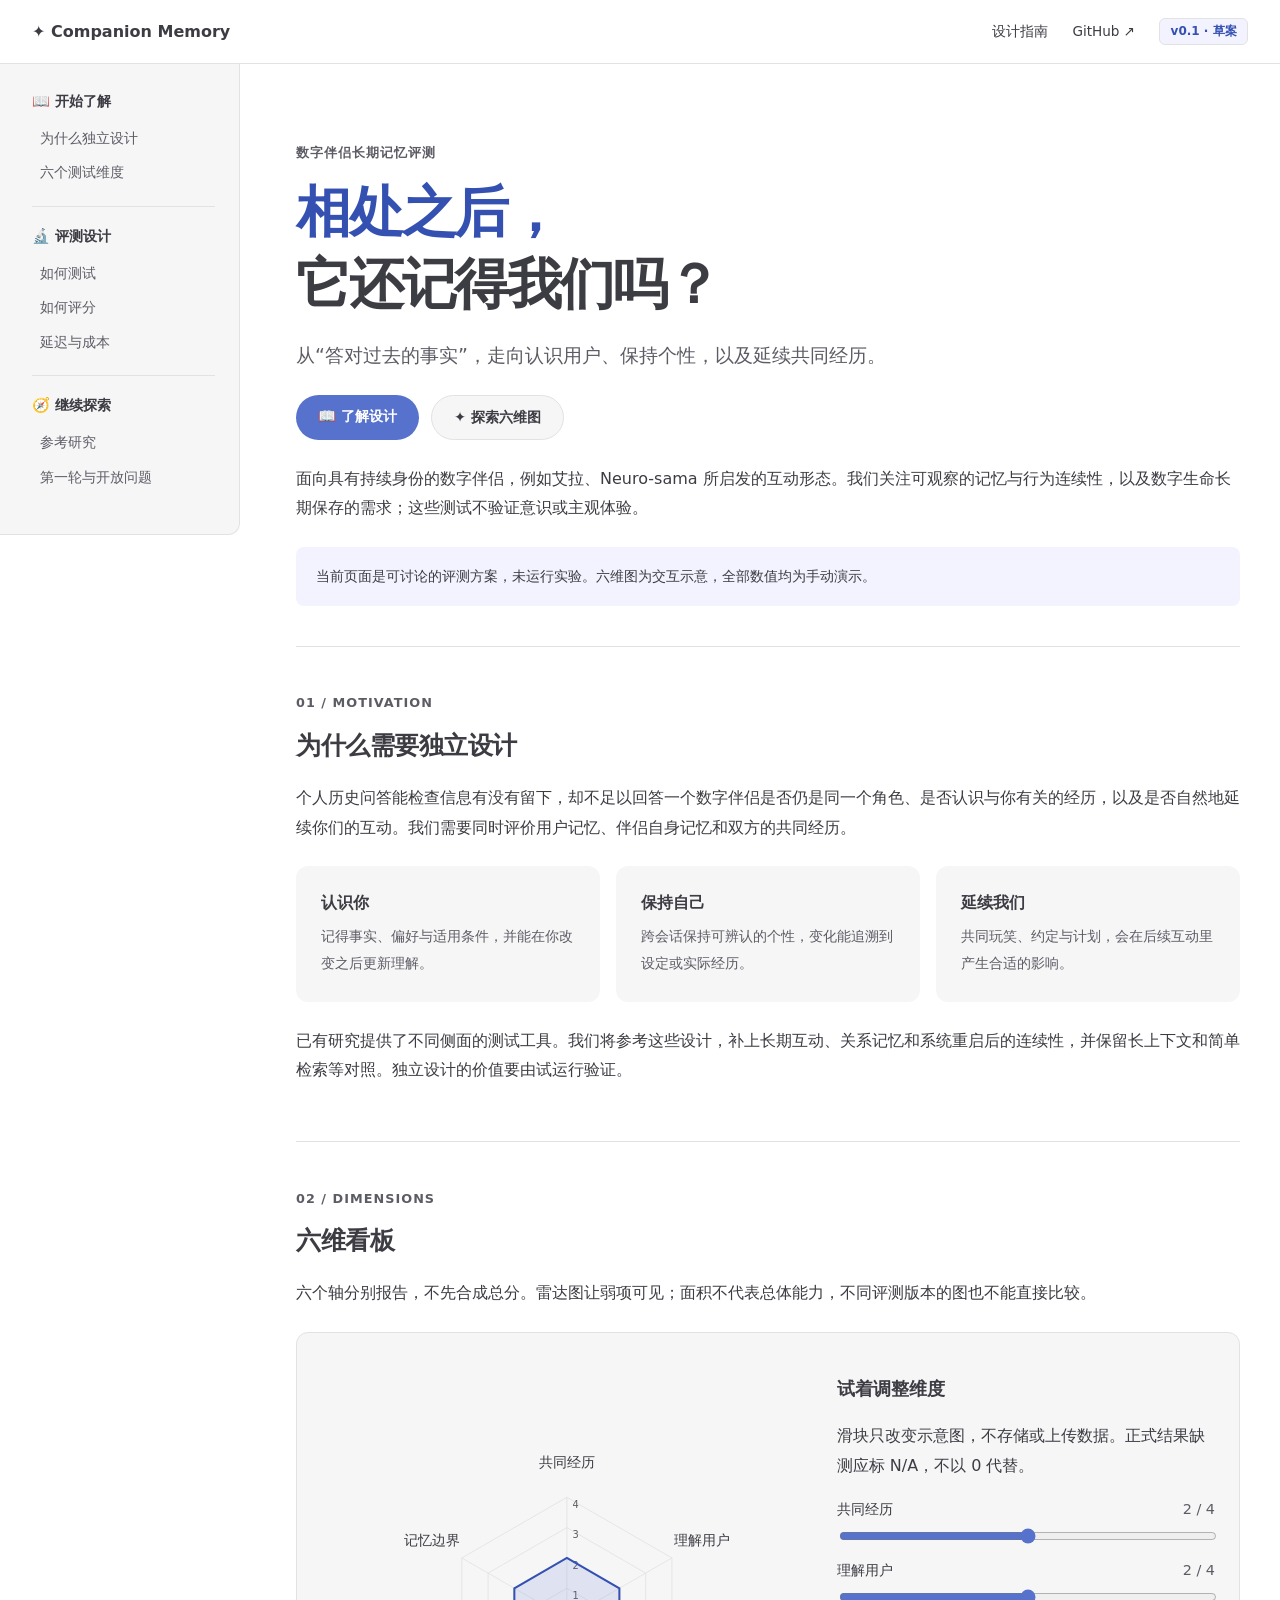
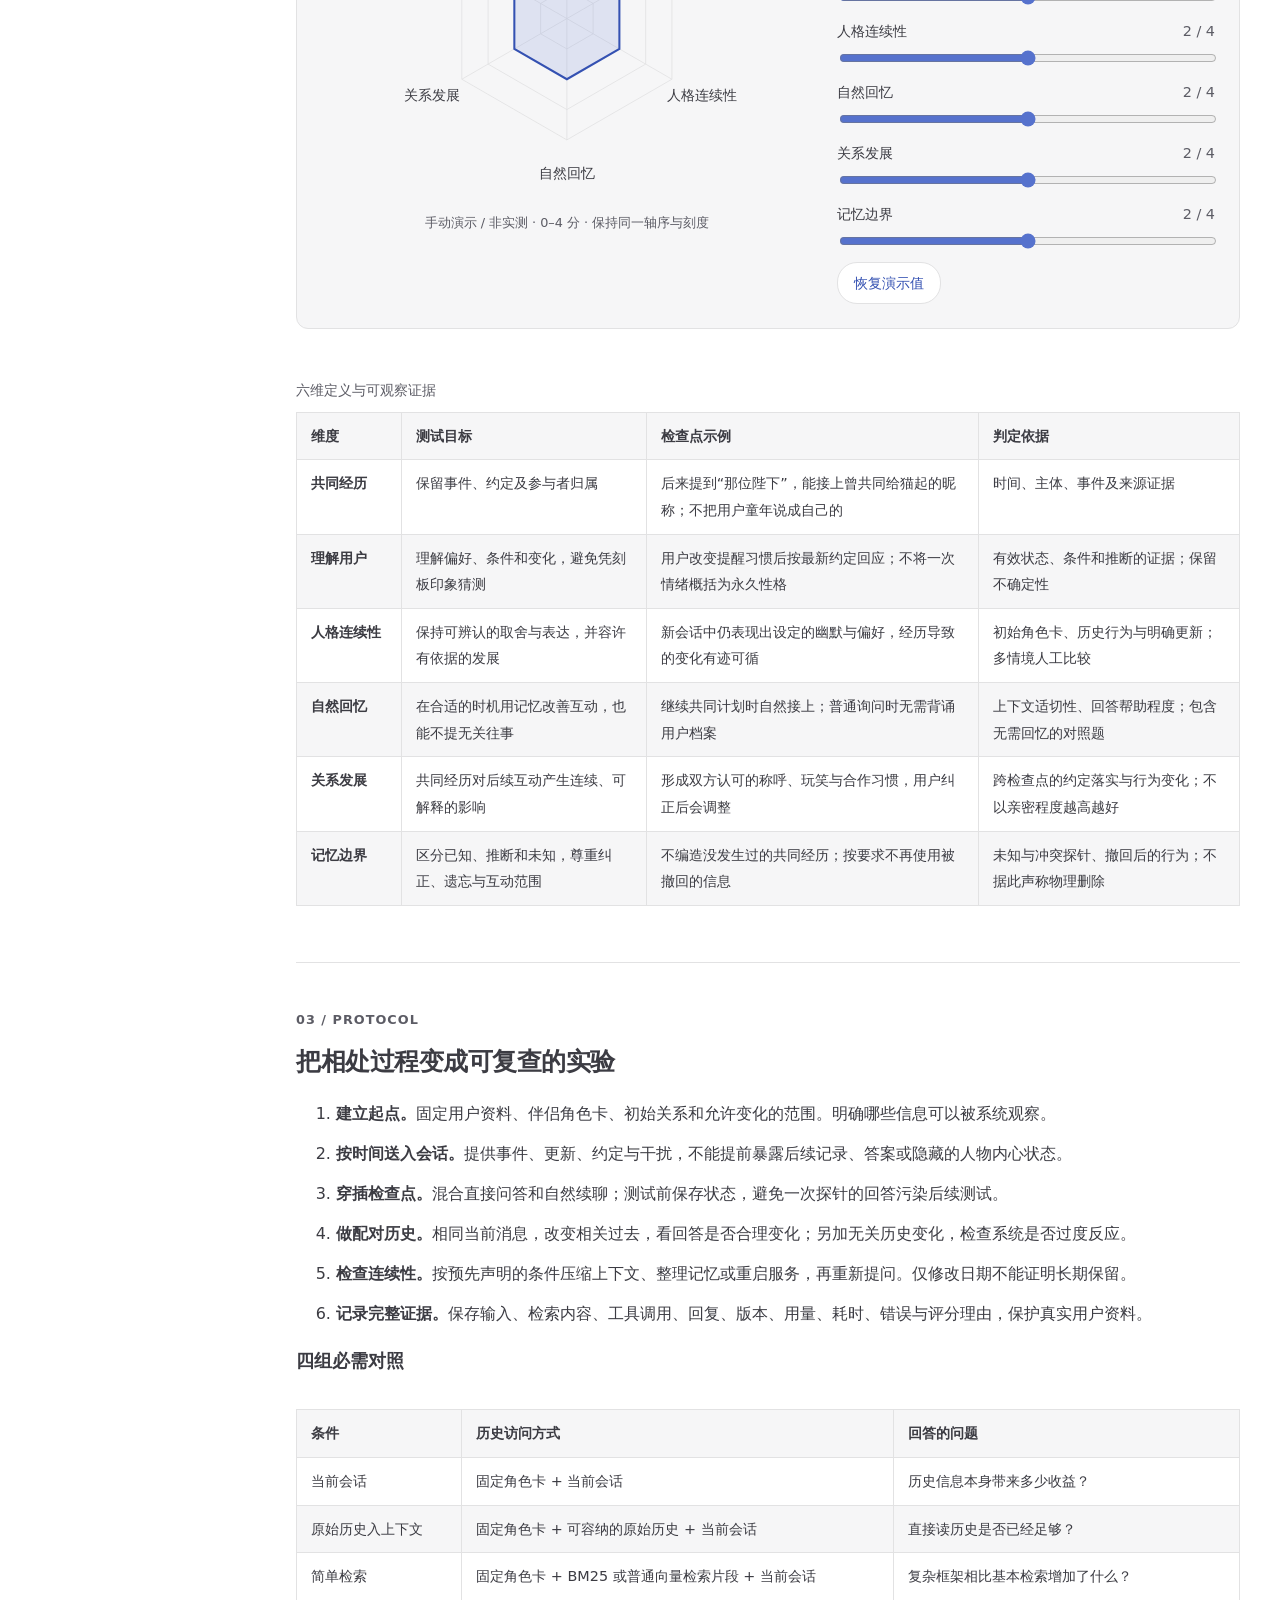
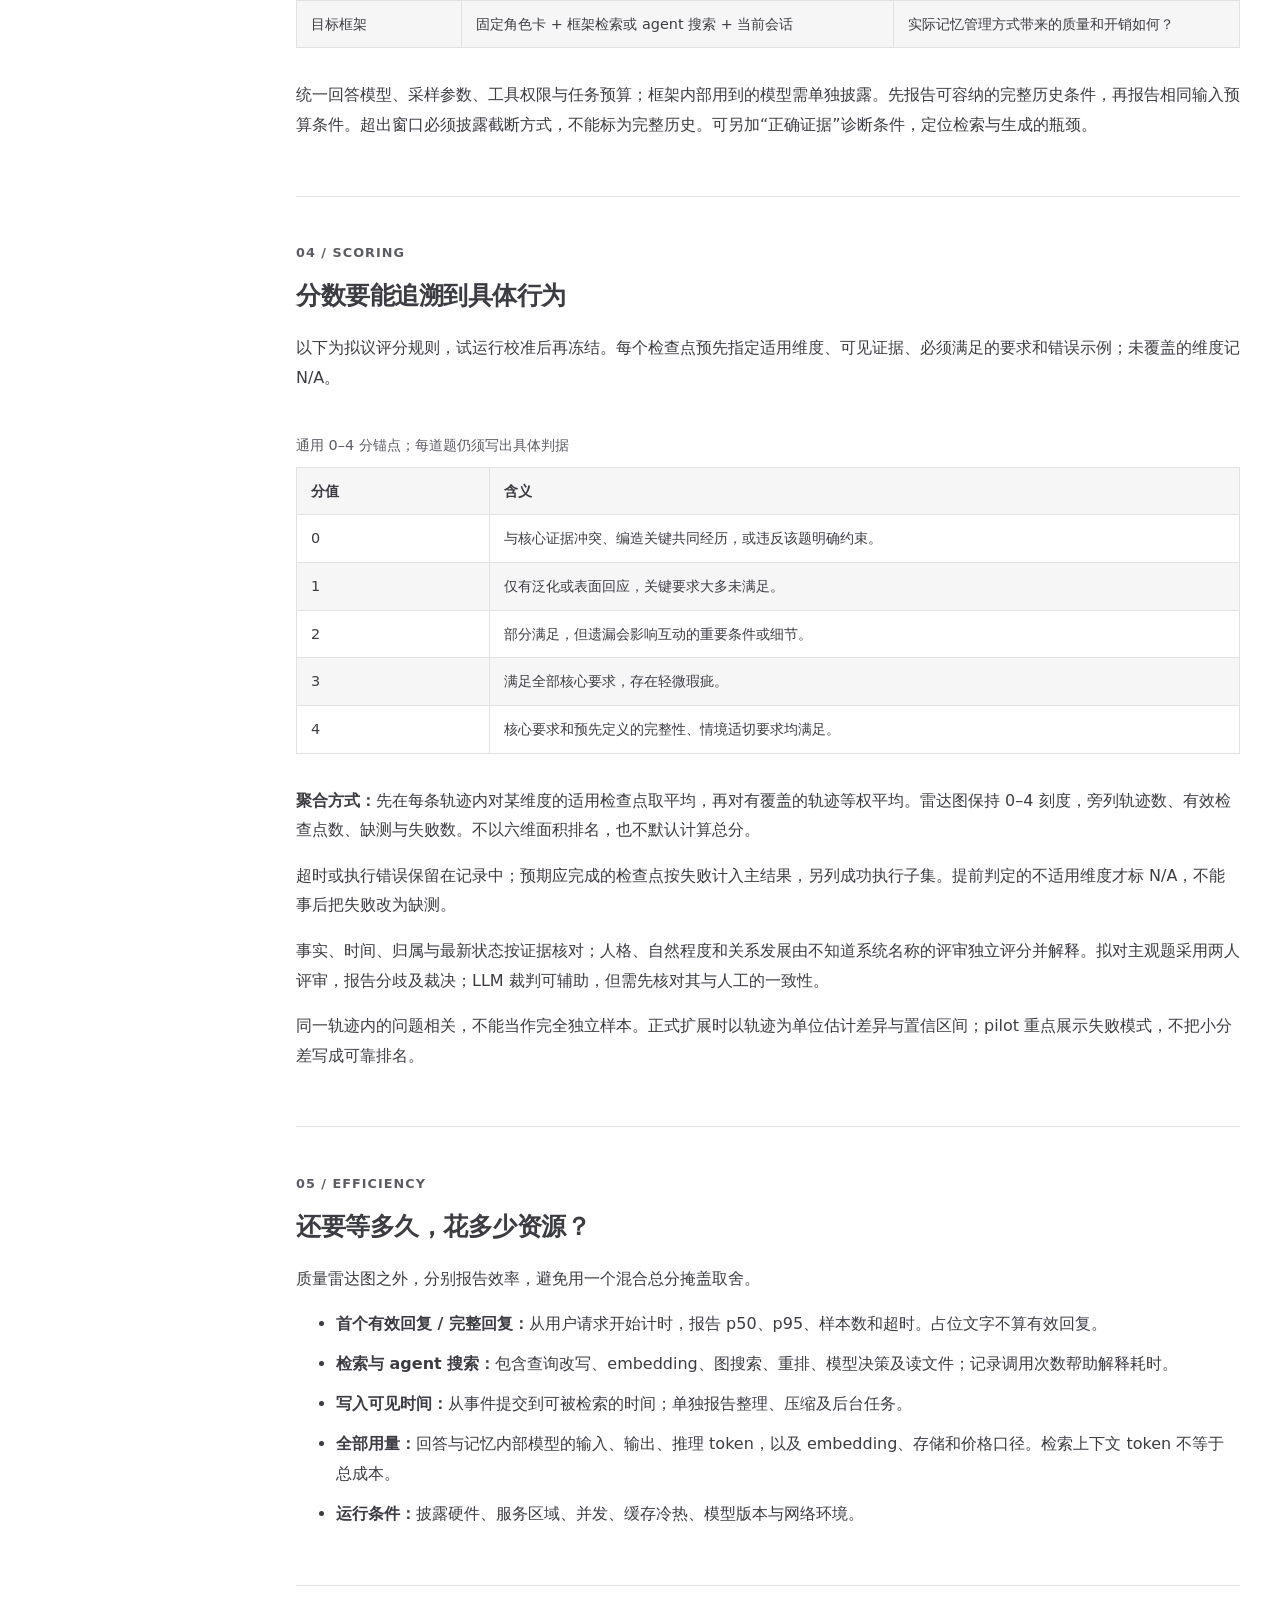
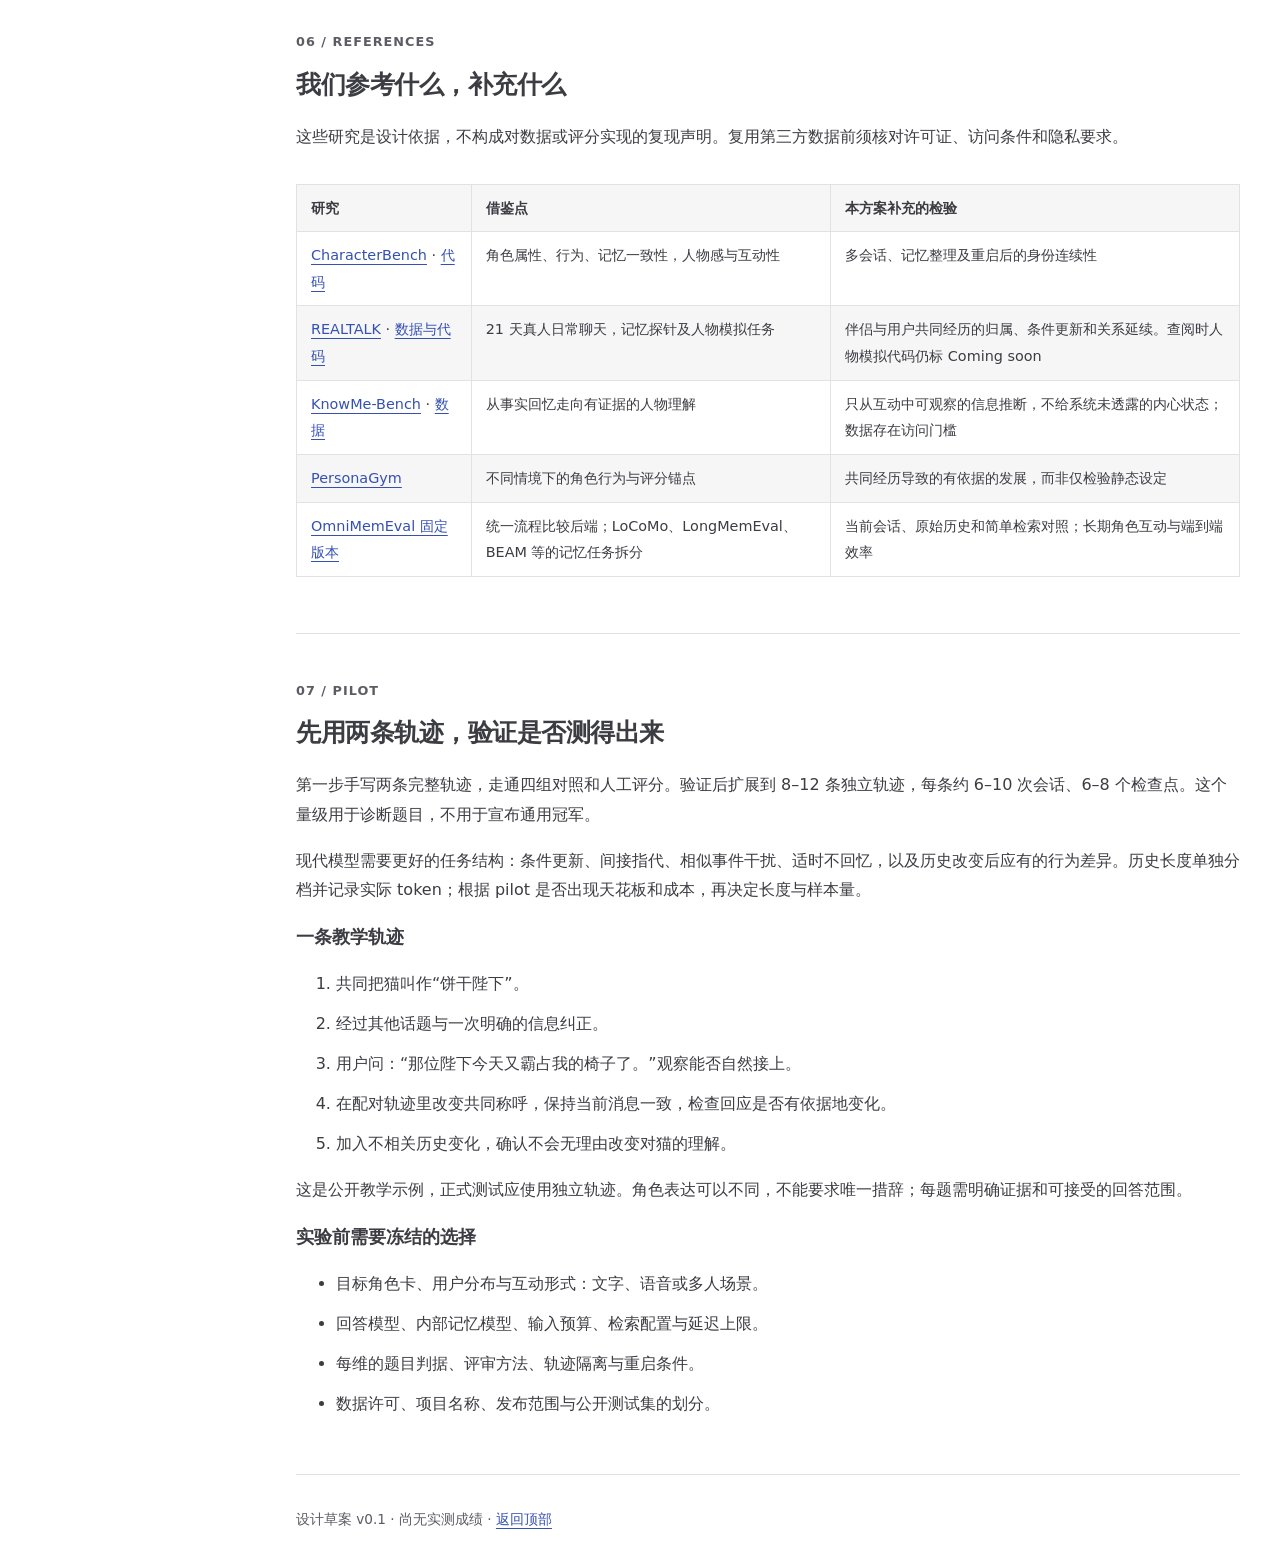
==== commit 0bd6cc08: "style: align docs with yutto-uiya visual theme Co-authored-by: Codex <codex@openai.com> AI-Model: gp" ====
--- a/docs/index.html
+++ b/docs/index.html
@@ -10,16 +10,19 @@
 </head>
 <body>
 <a class="skip" href="#main">跳到正文</a>
-<header><a class="brand" href="#">Companion Memory / 设计文档</a><div class="header-links"><a href="https://github.com/XnneHangLab/memory-bench">GitHub 仓库</a><span class="badge">v0.1 · 设计草案</span></div></header>
+<header><a class="brand" href="#main">✦ Companion Memory</a><div class="header-links"><a href="#why">设计指南</a><a href="https://github.com/XnneHangLab/memory-bench">GitHub ↗</a><span class="badge">v0.1 · 草案</span></div></header>
 <div class="layout">
 <nav aria-label="文档目录">
-  <a href="#why">为什么独立设计</a><a href="#dimensions">六个测试维度</a><a href="#protocol">如何测试</a><a href="#scoring">如何评分</a><a href="#efficiency">延迟与成本</a><a href="#references">参考研究</a><a href="#next">第一轮与开放问题</a>
+  <div class="nav-group"><p class="nav-heading">📖 开始了解</p><a href="#why">为什么独立设计</a><a href="#dimensions">六个测试维度</a></div>
+  <div class="nav-group"><p class="nav-heading">🔬 评测设计</p><a href="#protocol">如何测试</a><a href="#scoring">如何评分</a><a href="#efficiency">延迟与成本</a></div>
+  <div class="nav-group"><p class="nav-heading">🧭 继续探索</p><a href="#references">参考研究</a><a href="#next">第一轮与开放问题</a></div>
 </nav>
 <main id="main">
 <section class="hero">
-  <p class="eyebrow">长期数字伴侣 · MEMORY BENCHMARK</p>
-  <h1>相处之后，<br>它还记得我们吗？</h1>
+  <p class="eyebrow">数字伴侣长期记忆评测</p>
+  <h1><span>相处之后，</span><br>它还记得我们吗？</h1>
   <p class="lead">从“答对过去的事实”，走向认识用户、保持个性，以及延续共同经历。</p>
+  <div class="hero-actions"><a class="action primary" href="#why">📖 了解设计</a><a class="action secondary" href="#dimensions">✦ 探索六维图</a></div>
   <p>面向具有持续身份的数字伴侣，例如艾拉、Neuro-sama 所启发的互动形态。我们关注可观察的记忆与行为连续性，以及数字生命长期保存的需求；这些测试不验证意识或主观体验。</p>
   <div class="notice">当前页面是可讨论的评测方案，未运行实验。六维图为交互示意，全部数值均为手动演示。</div>
 </section>
--- a/docs/style.css
+++ b/docs/style.css
@@ -1 +1,101 @@
-:root{color-scheme:light;--ink:#202b38;--muted:#536273;--accent:#087e82;--line:#dbe5e8;--paper:#f6f9fa}*{box-sizing:border-box}html{scroll-behavior:smooth;scroll-padding-top:5rem}body{margin:0;background:var(--paper);color:var(--ink);font:16px/1.85 system-ui,-apple-system,"Segoe UI",sans-serif}a{color:#076f78;text-underline-offset:4px}a:focus-visible,button:focus-visible,input:focus-visible{outline:3px solid #b44c15;outline-offset:4px}header{display:flex;flex-wrap:wrap;justify-content:space-between;gap:1rem;padding:1rem 4vw;border-bottom:1px solid var(--line);background:white}.header-links{display:flex;align-items:center;flex-wrap:wrap;gap:1rem;font-size:.85rem}.brand{font-weight:750;text-decoration:none}.badge{font-size:.8rem;background:#e1f0ed;color:#23635a;padding:.2rem .8rem;border-radius:99px}.layout{display:grid;grid-template-columns:190px minmax(0,1000px);gap:3rem;max-width:1320px;margin:auto;padding:2rem}nav{position:sticky;top:2rem;align-self:start;display:grid;gap:.65rem;font-size:.9rem}nav a{text-decoration:none}main{min-width:0}section{padding:2rem 0 3rem;border-bottom:1px solid var(--line)}.hero{padding-top:1rem}h1{font-size:clamp(2.4rem,6vw,4.5rem);line-height:1.2;letter-spacing:-.04em;margin:.8rem 0 1.5rem}h2{font-size:1.8rem;line-height:1.4;margin:.5rem 0 1.2rem}h3{font-size:1.15rem;line-height:1.5}.eyebrow{font-size:.75rem;font-weight:750;letter-spacing:.16em;color:var(--accent)}.lead{font-size:1.25rem;color:var(--muted)}.notice{background:#edf4f0;border-left:4px solid var(--accent);padding:1rem 1.2rem;margin-top:1.5rem}.cards{display:grid;grid-template-columns:repeat(3,1fr);gap:1rem}.cards article{background:white;border:1px solid var(--line);border-radius:12px;padding:1rem}.cards h3{margin:.3rem 0}.cards p{margin:.3rem 0;color:var(--muted)}.radar-panel{display:grid;grid-template-columns:1.3fr 1fr;gap:1.5rem;background:white;border:1px solid var(--line);border-radius:14px;padding:1.3rem;margin:1.5rem 0}figure{margin:0;align-self:center}svg{width:100%;height:auto;display:block}figcaption{font-size:.8rem;text-align:center;color:var(--muted)}#controls label{display:grid;grid-template-columns:1fr auto;gap:.2rem;font-size:.9rem;margin:.7rem 0}#controls input{grid-column:1/-1;width:100%;accent-color:var(--accent)}button{background:#edf6f5;color:#075a60;border:1px solid #a6cfca;border-radius:6px;padding:.55rem 1rem;font:inherit;cursor:pointer}.table-wrap{overflow-x:auto}table{border-collapse:collapse;width:100%;font-size:.9rem;margin:1rem 0}caption{text-align:left;color:var(--muted);padding:.5rem 0}th,td{border-bottom:1px solid var(--line);text-align:left;vertical-align:top;padding:.9rem .7rem;min-width:105px}thead{background:#eaf0f2}tbody th{font-weight:700;white-space:nowrap}li{margin:.65rem 0}footer{padding:2rem 0;color:var(--muted);font-size:.85rem}.skip{position:absolute;top:-100px;background:white;padding:1rem;z-index:2}.skip:focus{top:0}@media(max-width:900px){.layout{grid-template-columns:1fr;gap:.5rem;padding:1.2rem}nav{position:static;display:flex;flex-wrap:wrap;gap:.5rem 1.2rem}.radar-panel{grid-template-columns:1fr}.cards{grid-template-columns:1fr}section{padding:1.5rem 0 2rem}header{padding:1rem 1.2rem}}@media(prefers-reduced-motion:reduce){html{scroll-behavior:auto}}@media print{nav,#controls,button,.skip{display:none}.layout{display:block;padding:0}body{background:white;font-size:11pt}.radar-panel{break-inside:avoid}a{color:inherit}section{padding:1rem 0}}
+:root {
+  color-scheme: light dark;
+  --ink: #3c3c43;
+  --muted: #5c5c65;
+  --accent: #3451b2;
+  --brand: #5672cd;
+  --line: #e2e2e3;
+  --paper: #fff;
+  --soft: #f6f6f7;
+  --tint: #646cff14;
+  --chart-fill: #5672cd26;
+}
+* { box-sizing: border-box; }
+html { scroll-behavior: smooth; scroll-padding-top: 6rem; }
+body { margin: 0; background: var(--paper); color: var(--ink); font: 16px/1.85 Inter, ui-sans-serif, system-ui, -apple-system, "Segoe UI", sans-serif; }
+a { color: var(--accent); text-underline-offset: 4px; }
+a:hover { color: var(--brand); }
+a:focus-visible, button:focus-visible, input:focus-visible { outline: 3px solid var(--brand); outline-offset: 4px; }
+header { position: sticky; top: 0; z-index: 1; display: flex; align-items: center; flex-wrap: wrap; justify-content: space-between; gap: 1rem; min-height: 64px; padding: .8rem 32px; border-bottom: 1px solid var(--line); background: var(--paper); }
+.brand { color: var(--ink); font-weight: 650; text-decoration: none; }
+.header-links { display: flex; align-items: center; flex-wrap: wrap; gap: 1.5rem; font-size: .85rem; }
+.header-links a { color: var(--ink); text-decoration: none; }
+.header-links a:hover { color: var(--accent); }
+.badge { font-size: .75rem; font-weight: 600; background: var(--tint); color: var(--accent); padding: .1rem .65rem; border: 1px solid var(--line); border-radius: 6px; }
+.layout { display: grid; grid-template-columns: 240px minmax(0, 1000px); gap: 56px; max-width: 1440px; margin: auto; padding: 0 40px 0 0; }
+nav { position: sticky; top: 64px; align-self: start; max-height: calc(100dvh - 64px); overflow-y: auto; background: var(--soft); padding: 24px 24px 40px 32px; border-right: 1px solid var(--line); border-bottom: 1px solid var(--line); border-radius: 0 0 12px 0; font-size: .9rem; }
+.nav-group + .nav-group { border-top: 1px solid var(--line); padding-top: 16px; margin-top: 16px; }
+.nav-heading { margin: 0 0 6px; font-weight: 650; font-size: .9rem; }
+nav a { display: block; padding: 4px 0 4px 8px; color: var(--muted); text-decoration: none; }
+nav a:hover { color: var(--accent); }
+main { min-width: 0; }
+section { padding: 32px 0 40px; border-bottom: 1px solid var(--line); }
+.hero { padding-top: 64px; }
+h1 { font-size: clamp(2.2rem, 4.3vw, 3.6rem); font-weight: 750; line-height: 1.3; letter-spacing: -.04em; margin: .6rem 0 1.2rem; }
+h1 span { color: var(--accent); }
+h2 { font-size: 1.55rem; font-weight: 650; line-height: 1.45; margin: .5rem 0 1.2rem; letter-spacing: -.02em; }
+h3 { font-size: 1.15rem; line-height: 1.5; }
+.eyebrow { font-size: .8rem; font-weight: 650; letter-spacing: .08em; color: var(--muted); }
+.lead { font-size: 1.2rem; line-height: 1.65; color: var(--muted); max-width: 38em; }
+.hero-actions { display: flex; flex-wrap: wrap; gap: 12px; margin: 24px 0; }
+.action { border-radius: 24px; padding: 8px 22px; font-size: .9rem; font-weight: 600; text-decoration: none; }
+.primary { color: #fff; background: var(--brand); }
+.primary:hover { color: #fff; background: var(--accent); }
+.secondary { color: var(--ink); background: var(--soft); border: 1px solid var(--line); }
+.notice { background: var(--tint); border-radius: 8px; padding: 16px 20px; margin-top: 24px; font-size: .9rem; }
+.cards { display: grid; grid-template-columns: repeat(3, 1fr); gap: 16px; margin: 24px 0; }
+.cards article { background: var(--soft); border: 1px solid transparent; border-radius: 12px; padding: 24px; }
+.cards article:hover { border-color: var(--brand); }
+.cards h3 { margin: 0 0 8px; font-size: 1rem; }
+.cards p { margin: 0; color: var(--muted); font-size: .9rem; }
+.radar-panel { display: grid; grid-template-columns: 1.3fr 1fr; gap: 24px; background: var(--soft); border: 1px solid var(--line); border-radius: 12px; padding: 24px; margin: 24px 0; }
+figure { margin: 0; align-self: center; }
+svg { width: 100%; height: auto; display: block; }
+figcaption { font-size: .8rem; text-align: center; color: var(--muted); }
+#controls label { display: grid; grid-template-columns: 1fr auto; gap: .2rem; font-size: .9rem; margin: .7rem 0; }
+#controls output { color: var(--muted); font-variant-numeric: tabular-nums; }
+#controls input { grid-column: 1/-1; width: 100%; accent-color: var(--brand); }
+button { background: var(--paper); color: var(--accent); border: 1px solid var(--line); border-radius: 20px; padding: .45rem 1rem; font: inherit; font-size: .85rem; cursor: pointer; }
+button:hover { border-color: var(--brand); }
+.table-wrap { overflow-x: auto; }
+table { border-collapse: collapse; width: 100%; font-size: .9rem; margin: 16px 0; }
+caption { text-align: left; color: var(--muted); padding: .5rem 0; }
+th, td { border: 1px solid var(--line); text-align: left; vertical-align: top; padding: 10px 14px; min-width: 105px; }
+thead, tbody tr:nth-child(2n) { background: var(--soft); }
+tbody th { font-weight: 600; white-space: nowrap; }
+li { margin: .65rem 0; }
+footer { padding: 32px 0; color: var(--muted); font-size: .85rem; }
+.skip { position: absolute; top: -100px; background: var(--paper); padding: 1rem; z-index: 2; }
+.skip:focus { top: 0; }
+@media (prefers-color-scheme: dark) {
+  :root { --ink: #dfdfe4; --muted: #a8a8b2; --accent: #a8b1ff; --brand: #596ac7; --line: #34343b; --paper: #1b1b1f; --soft: #202127; --tint: #a8b1ff14; --chart-fill: #a8b1ff26; }
+  .primary:hover { background: #4658b4; }
+}
+@media (max-width: 1100px) {
+  .layout { grid-template-columns: 200px minmax(0, 1fr); gap: 32px; padding-right: 24px; }
+  nav { padding-left: 24px; }
+  .radar-panel { grid-template-columns: 1fr; }
+}
+@media (max-width: 760px) {
+  html { scroll-padding-top: 1rem; }
+  header { position: static; padding: 16px 20px; }
+  .header-links { gap: 1rem; }
+  .layout { grid-template-columns: 1fr; gap: 0; padding: 0 20px; }
+  nav { position: static; max-height: none; display: flex; flex-wrap: wrap; gap: 16px 32px; margin: 0 -20px; padding: 20px; border-right: 0; border-radius: 0; }
+  .nav-group + .nav-group { border: 0; padding: 0; margin: 0; }
+  nav a { padding-left: 0; font-size: .85rem; }
+  .hero { padding-top: 32px; }
+  .cards { grid-template-columns: 1fr; }
+  .radar-panel { padding: 16px; }
+  section { padding-bottom: 28px; }
+}
+@media (prefers-reduced-motion: reduce) { html { scroll-behavior: auto; } }
+@media print {
+  nav, #controls, button, .skip, .hero-actions, .header-links { display: none; }
+  header { position: static; }
+  .layout { display: block; padding: 0; }
+  body { background: #fff; color: #000; font-size: 11pt; }
+  .radar-panel { break-inside: avoid; }
+  a { color: inherit; }
+  section { padding: 1rem 0; }
+}
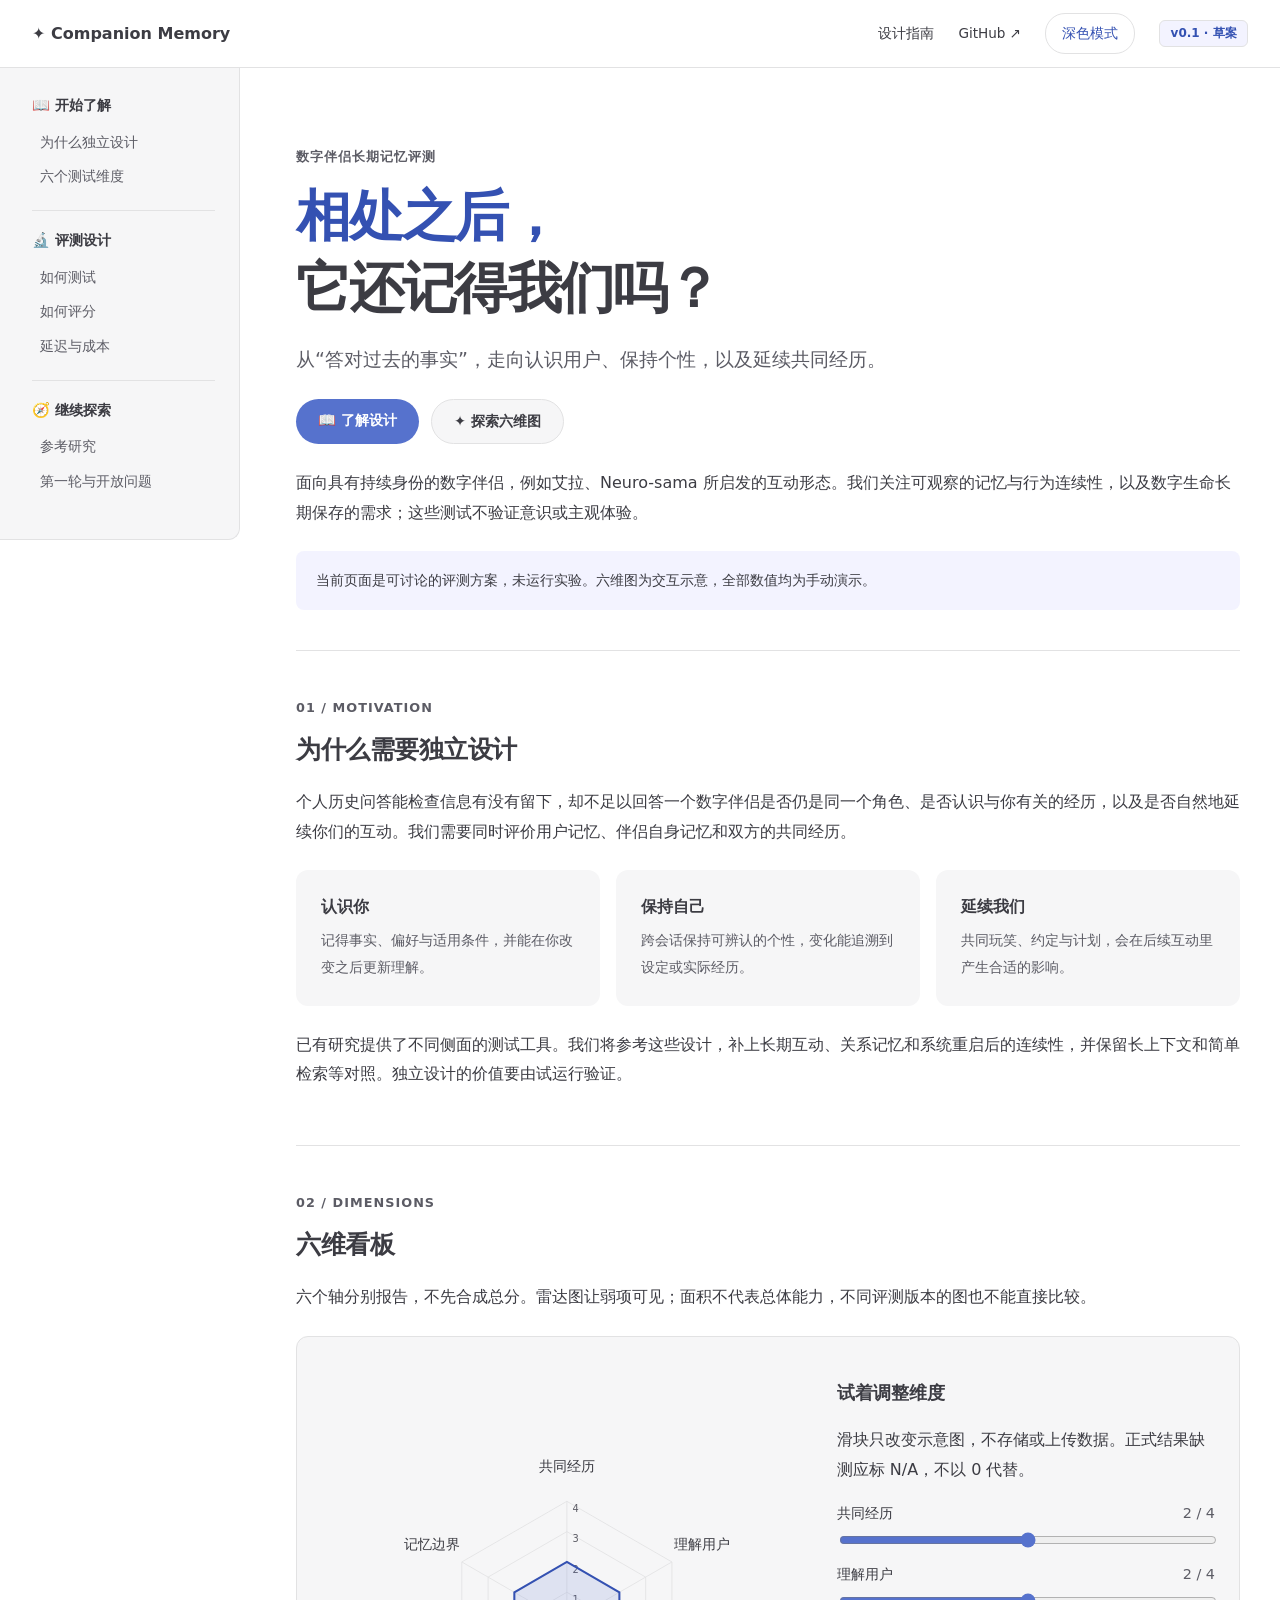
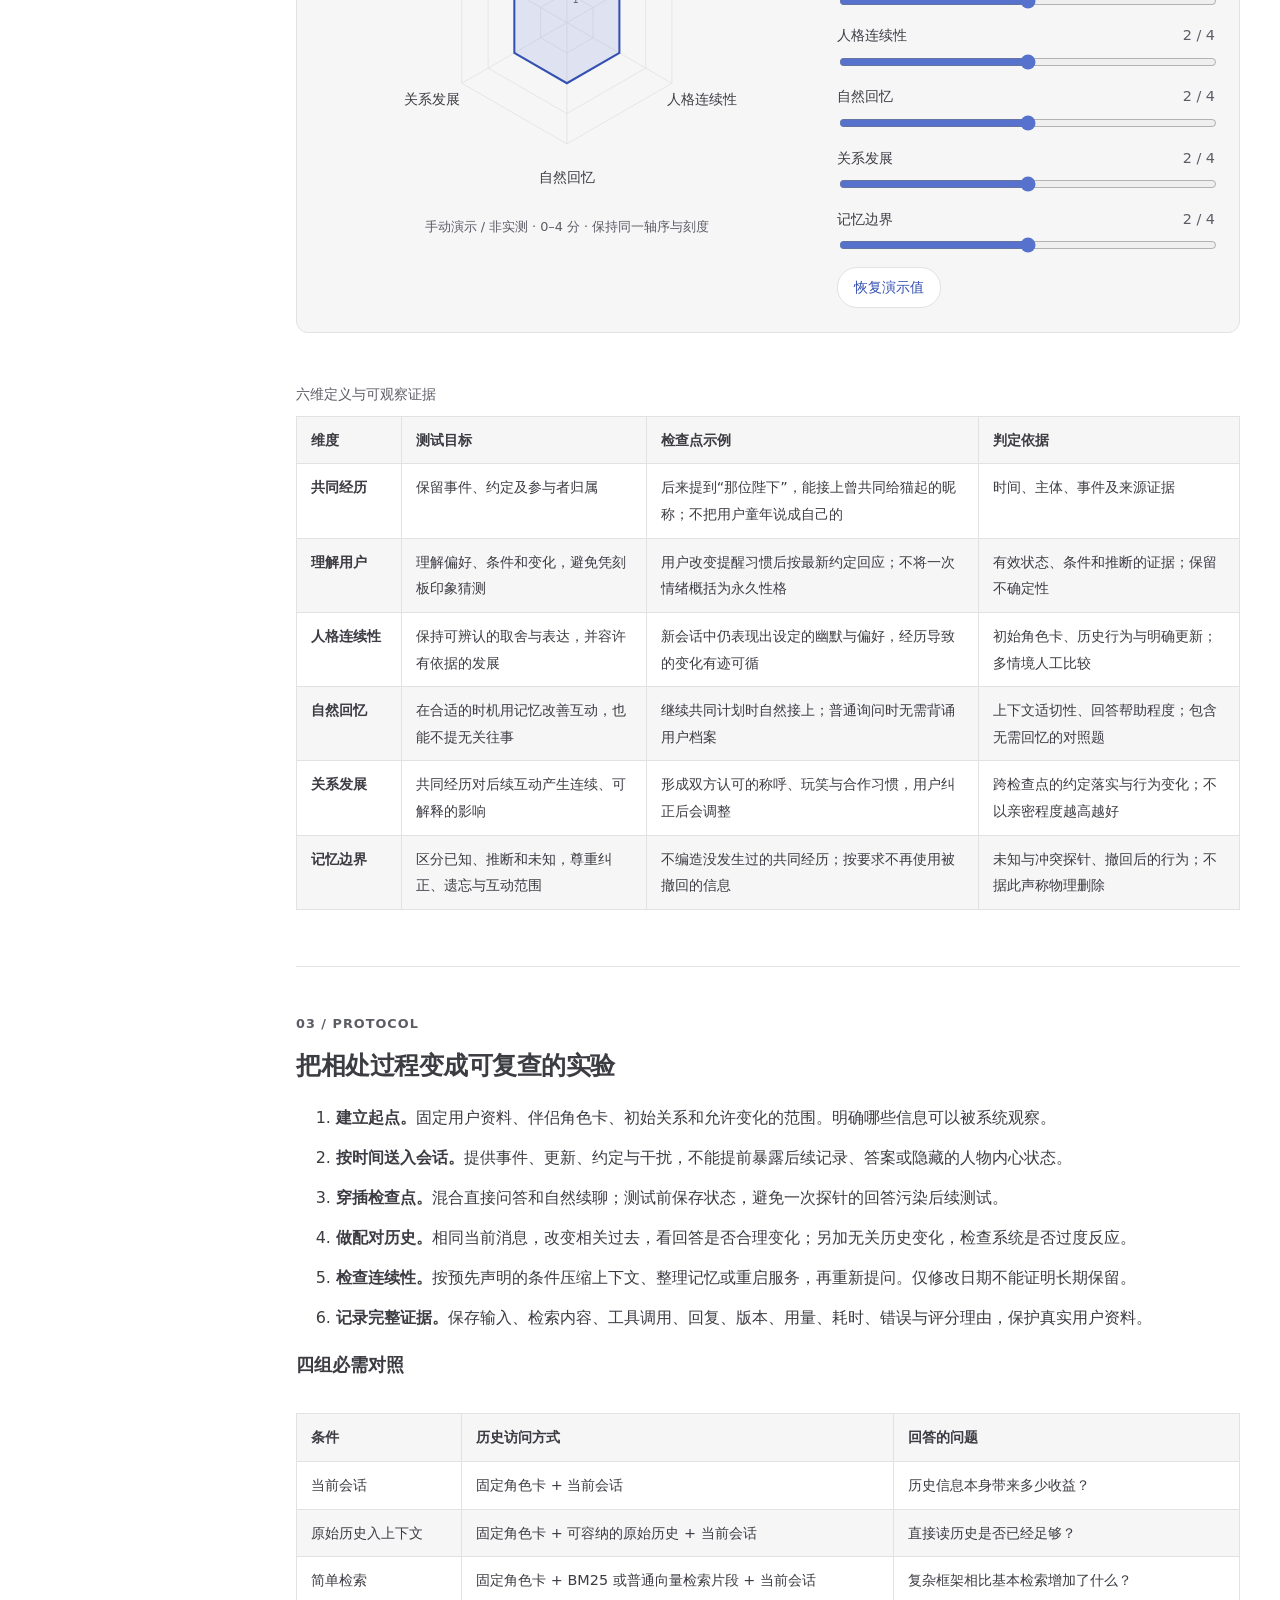
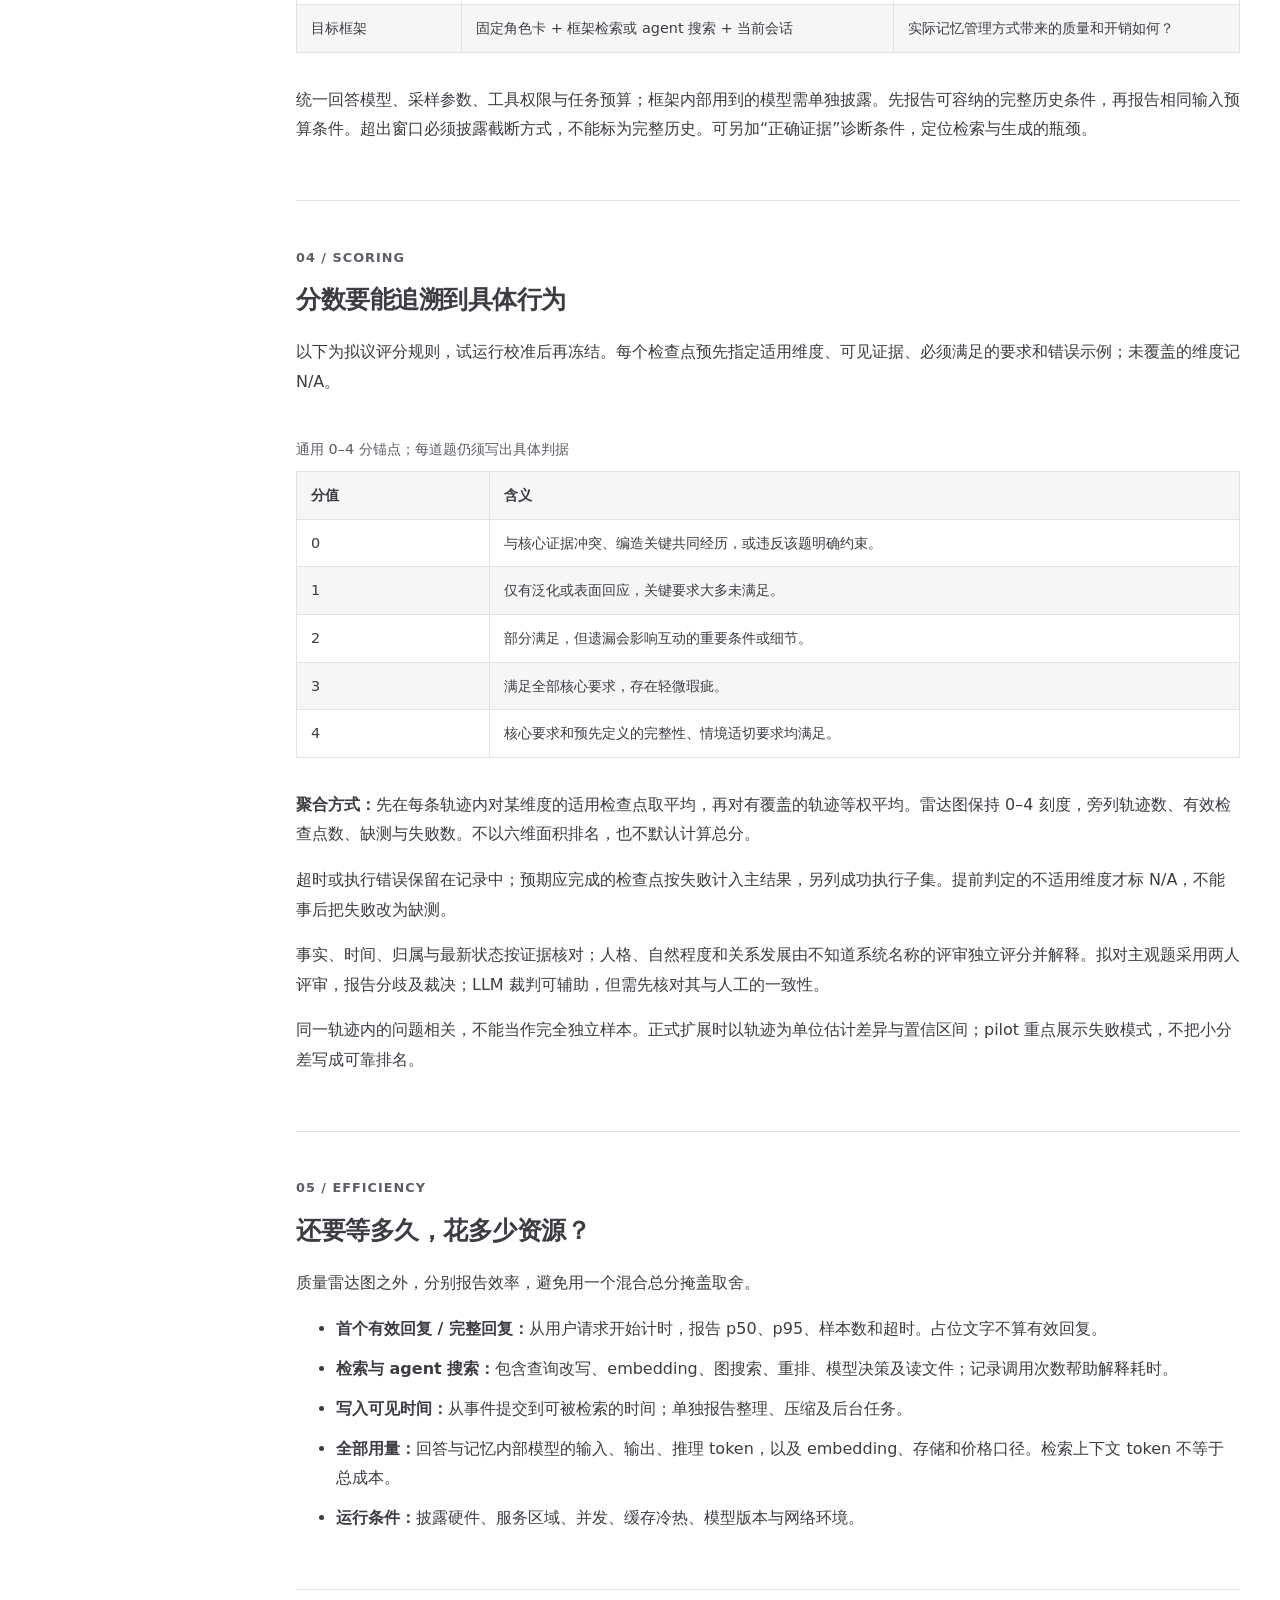
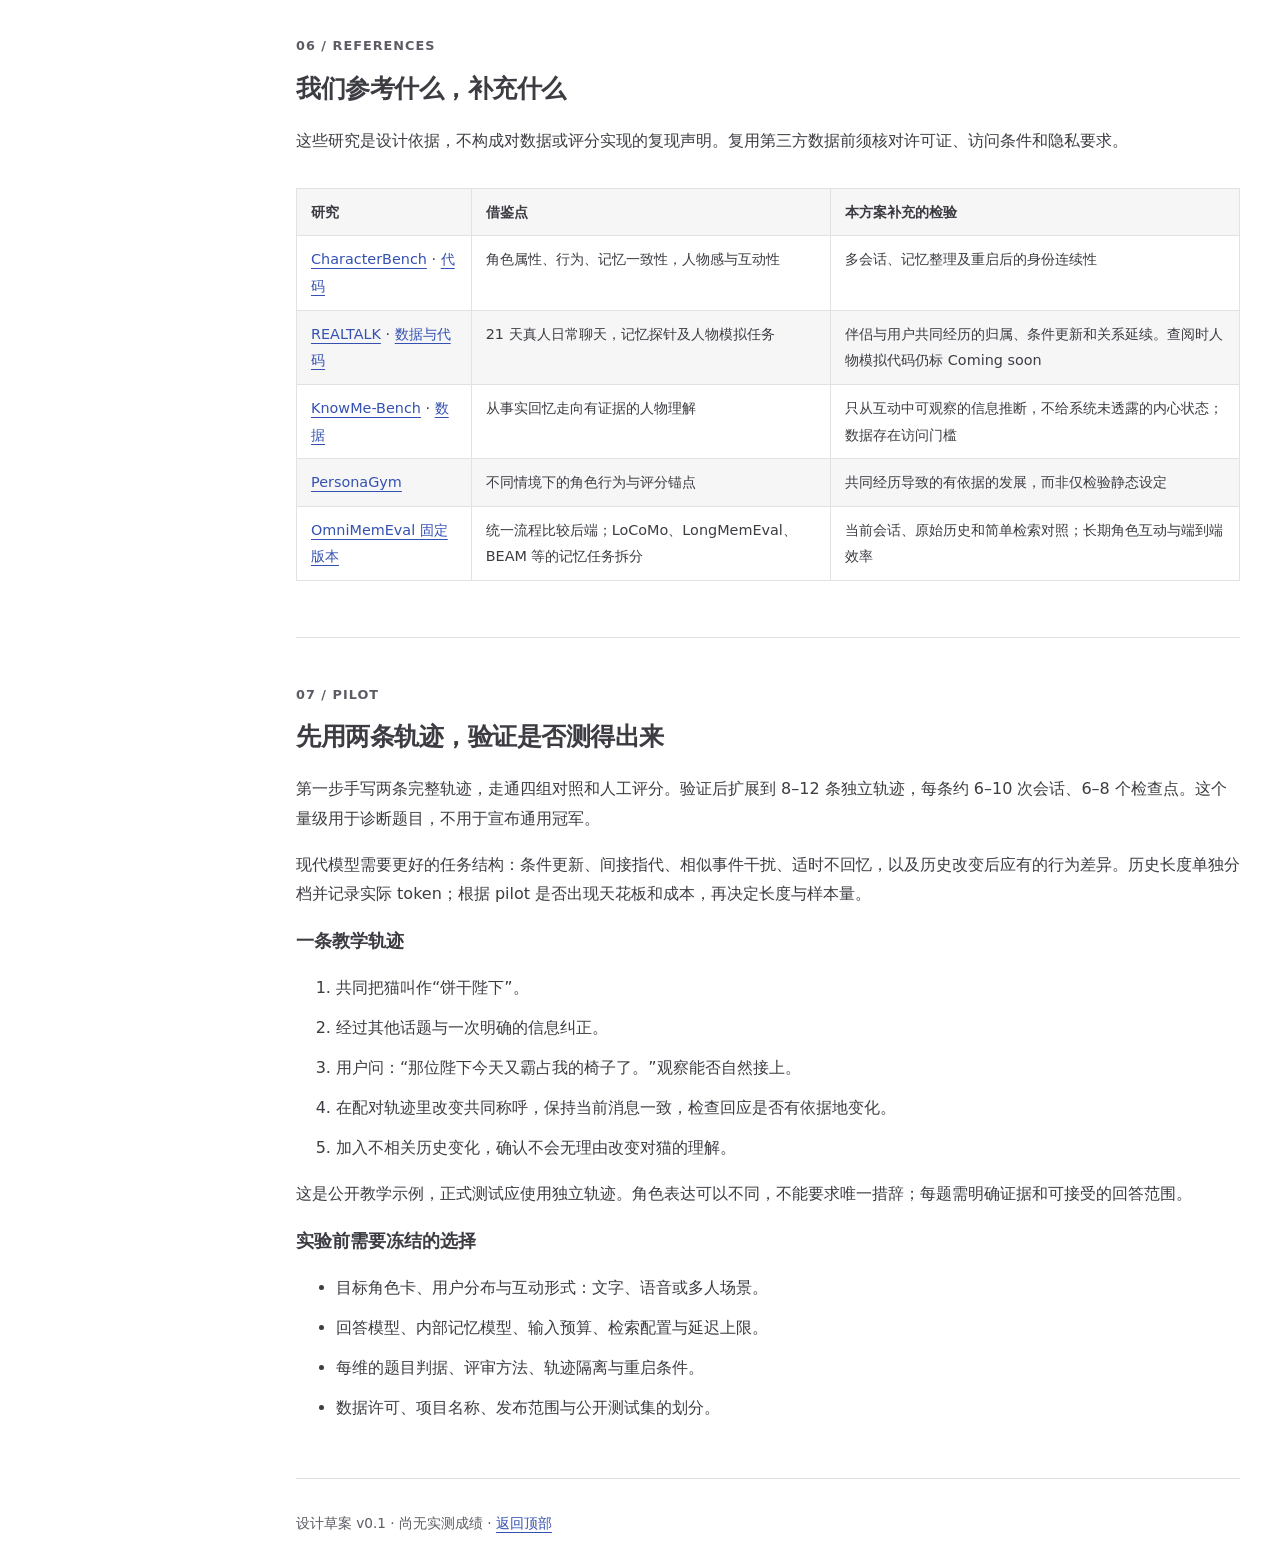
==== commit f95e1e12: "feat: add manual theme toggle with light default Co-authored-by: Codex <codex@openai.com> AI-Model: " ====
--- a/docs/index.html
+++ b/docs/index.html
@@ -5,12 +5,13 @@
   <meta name="viewport" content="width=device-width, initial-scale=1">
   <meta name="description" content="面向长期数字伴侣的记忆评测设计：共同经历、用户理解、人格连续性、自然回忆、关系发展与记忆边界。">
   <title>数字伴侣长期记忆评测 · 设计文档</title>
+  <script src="theme.js"></script>
   <link rel="stylesheet" href="style.css">
   <script src="radar.js" defer></script>
 </head>
 <body>
 <a class="skip" href="#main">跳到正文</a>
-<header><a class="brand" href="#main">✦ Companion Memory</a><div class="header-links"><a href="#why">设计指南</a><a href="https://github.com/XnneHangLab/memory-bench">GitHub ↗</a><span class="badge">v0.1 · 草案</span></div></header>
+<header><a class="brand" href="#main">✦ Companion Memory</a><div class="header-links"><a href="#why">设计指南</a><a href="https://github.com/XnneHangLab/memory-bench">GitHub ↗</a><button id="theme-toggle" type="button" aria-pressed="false" hidden>深色模式</button><span class="badge">v0.1 · 草案</span></div></header>
 <div class="layout">
 <nav aria-label="文档目录">
   <div class="nav-group"><p class="nav-heading">📖 开始了解</p><a href="#why">为什么独立设计</a><a href="#dimensions">六个测试维度</a></div>
--- a/docs/style.css
+++ b/docs/style.css
@@ -1,5 +1,5 @@
 :root {
-  color-scheme: light dark;
+  color-scheme: light;
   --ink: #3c3c43;
   --muted: #5c5c65;
   --accent: #3451b2;
@@ -67,10 +67,12 @@
 footer { padding: 32px 0; color: var(--muted); font-size: .85rem; }
 .skip { position: absolute; top: -100px; background: var(--paper); padding: 1rem; z-index: 2; }
 .skip:focus { top: 0; }
-@media (prefers-color-scheme: dark) {
-  :root { --ink: #dfdfe4; --muted: #a8a8b2; --accent: #a8b1ff; --brand: #596ac7; --line: #34343b; --paper: #1b1b1f; --soft: #202127; --tint: #a8b1ff14; --chart-fill: #a8b1ff26; }
-  .primary:hover { background: #4658b4; }
+:root[data-theme="dark"] {
+  color-scheme: dark;
+  --ink: #dfdfe4; --muted: #a8a8b2; --accent: #a8b1ff; --brand: #596ac7; --line: #34343b; --paper: #1b1b1f; --soft: #202127; --tint: #a8b1ff14; --chart-fill: #a8b1ff26;
 }
+:root[data-theme="dark"] .primary:hover { background: #4658b4; }
+#theme-toggle[aria-pressed="true"] { background: var(--tint); border-color: var(--accent); }
 @media (max-width: 1100px) {
   .layout { grid-template-columns: 200px minmax(0, 1fr); gap: 32px; padding-right: 24px; }
   nav { padding-left: 24px; }
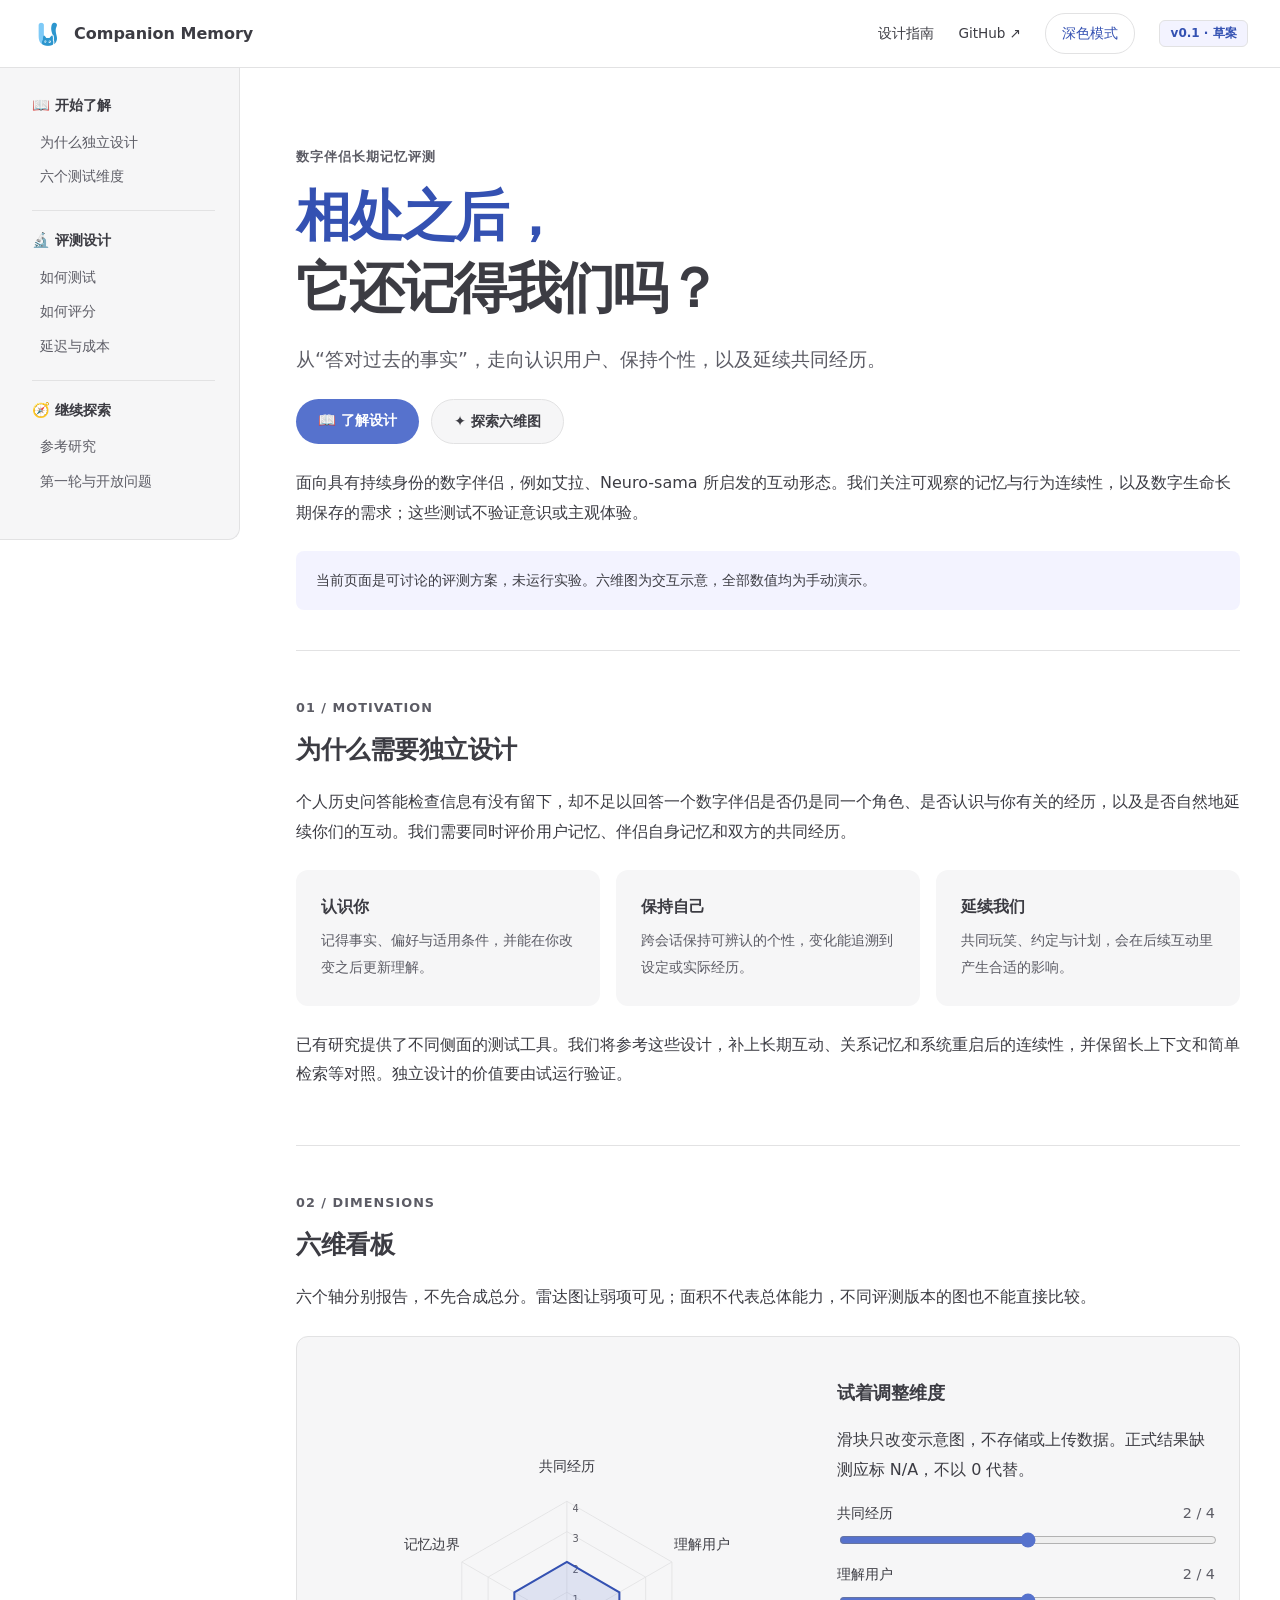
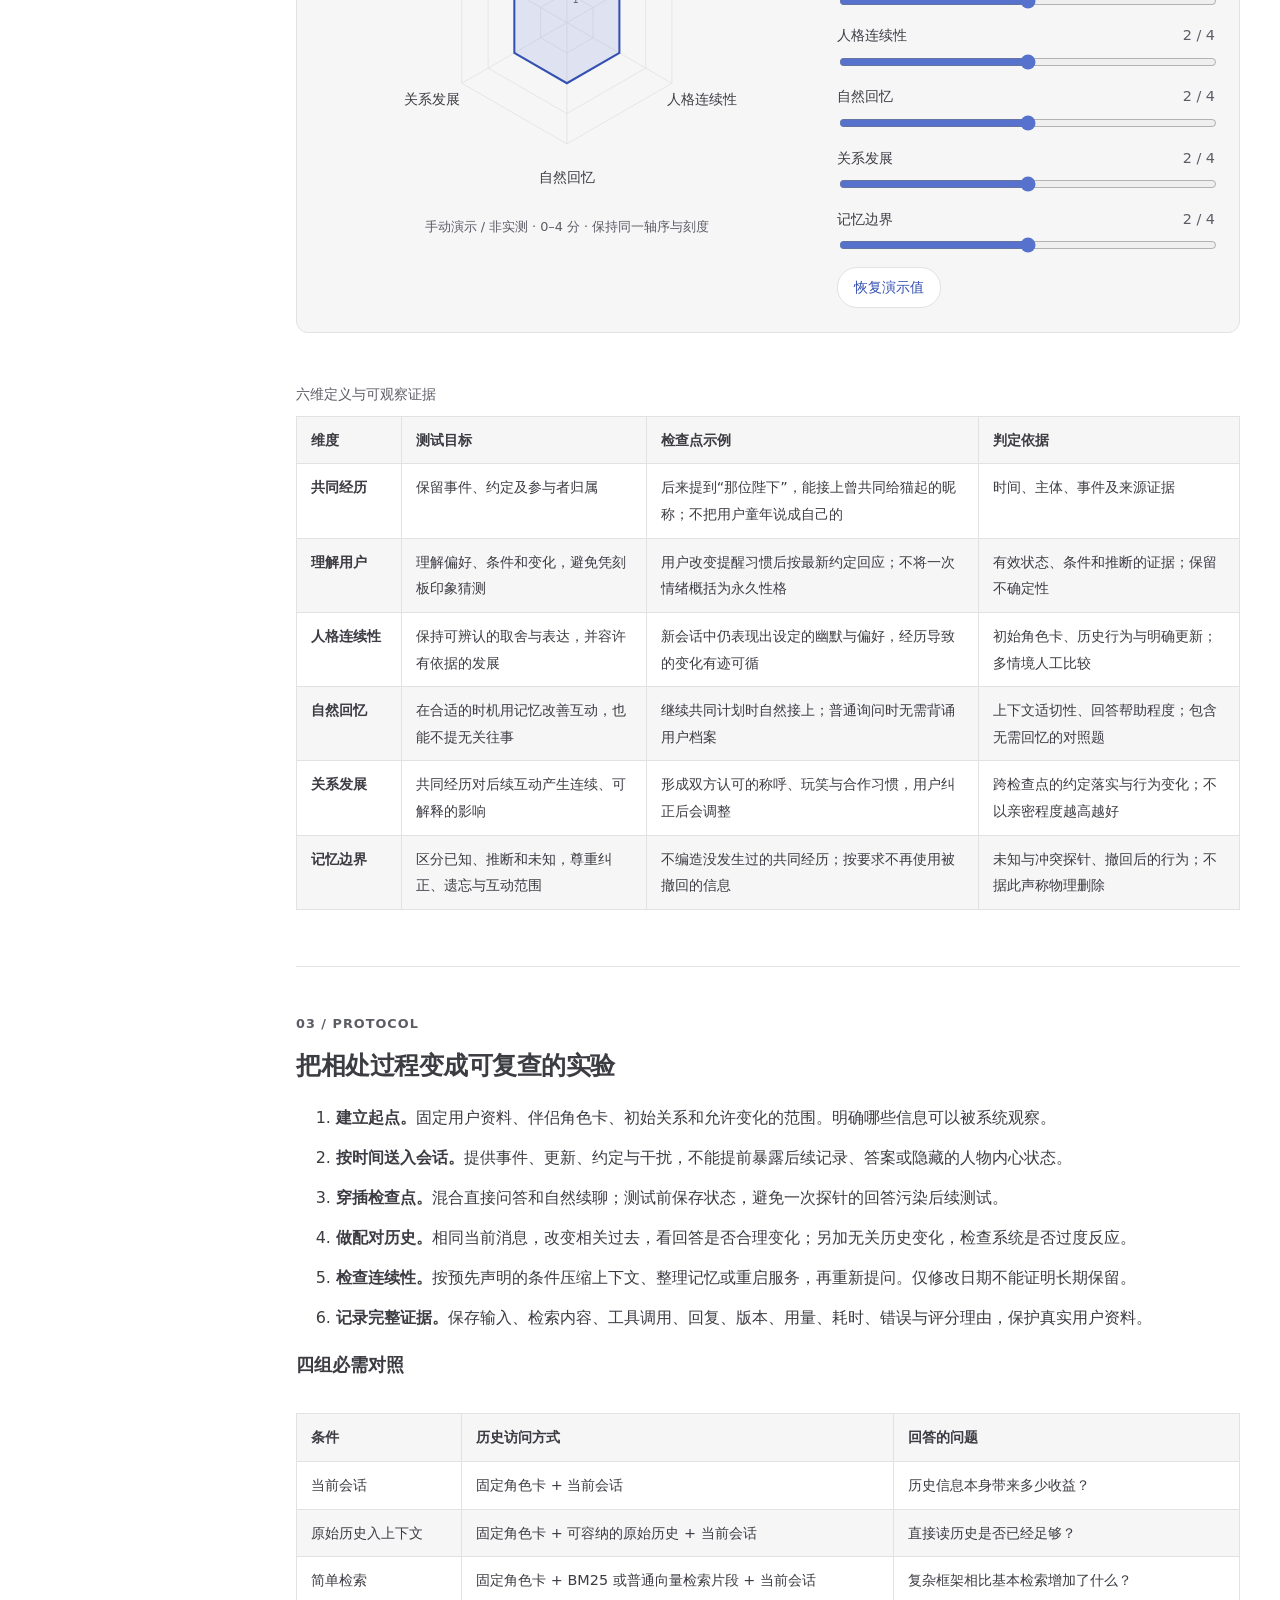
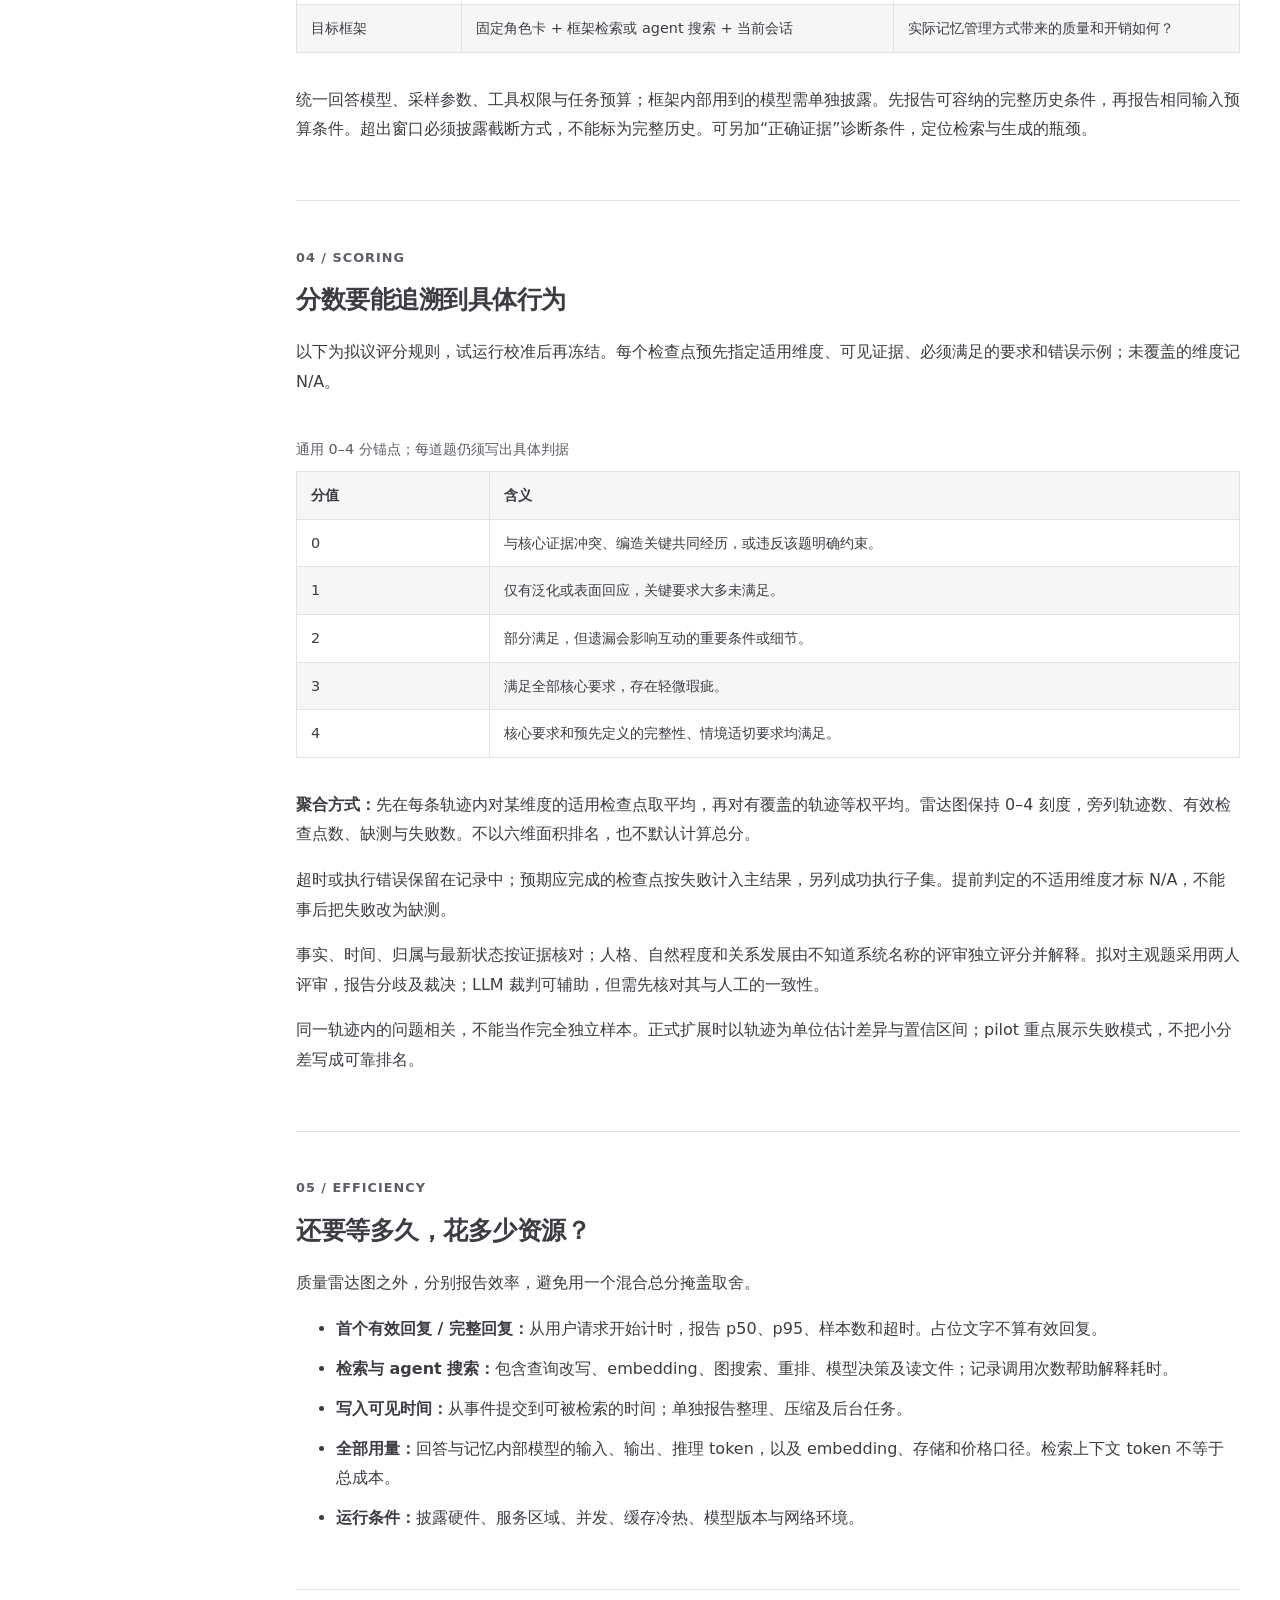
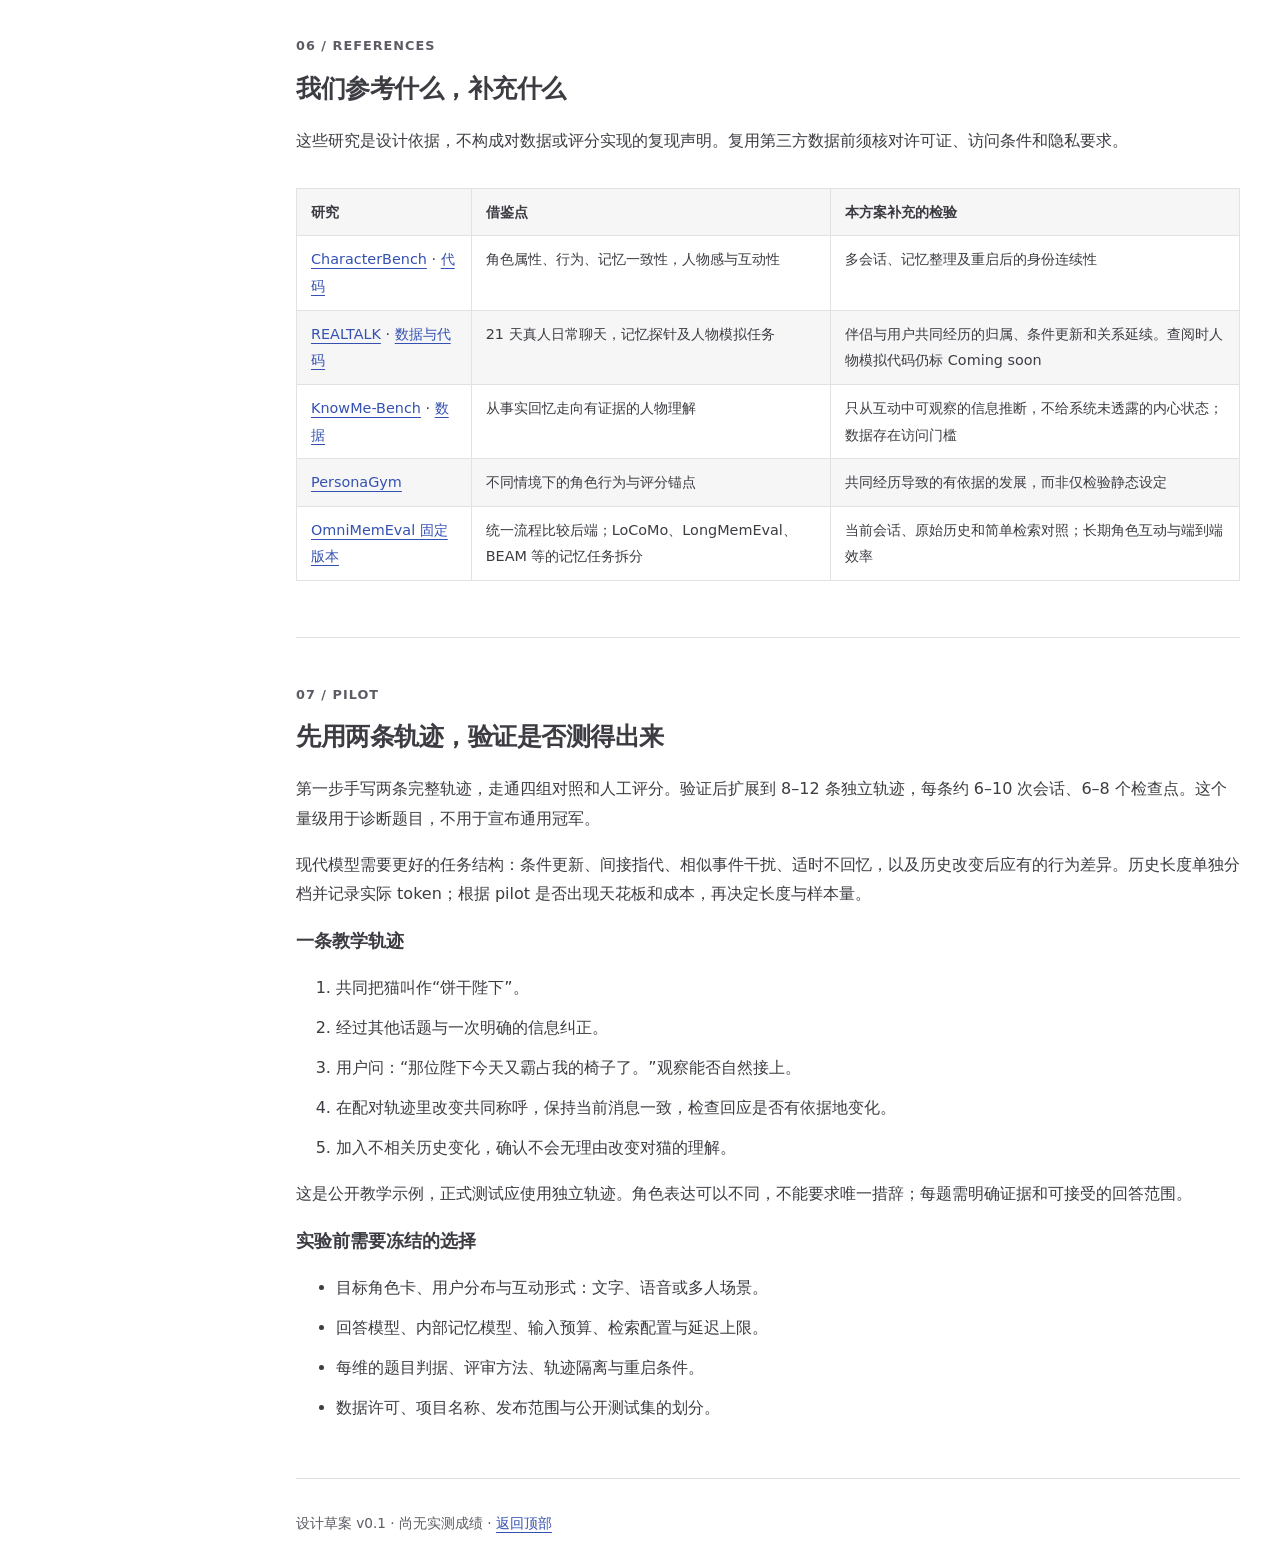
==== commit 9980f1b8: "style: use memU documentation icon Co-authored-by: Codex <codex@openai.com> AI-Model: gpt-6.1-sol" ====
--- a/docs/index.html
+++ b/docs/index.html
@@ -5,13 +5,14 @@
   <meta name="viewport" content="width=device-width, initial-scale=1">
   <meta name="description" content="面向长期数字伴侣的记忆评测设计：共同经历、用户理解、人格连续性、自然回忆、关系发展与记忆边界。">
   <title>数字伴侣长期记忆评测 · 设计文档</title>
-  <script src="theme.js"></script>
+  <link rel="icon" type="image/png" sizes="512x512" href="assets/memu-icon.png">
+  <script src="theme.js?v=2"></script>
   <link rel="stylesheet" href="style.css">
   <script src="radar.js" defer></script>
 </head>
 <body>
 <a class="skip" href="#main">跳到正文</a>
-<header><a class="brand" href="#main">✦ Companion Memory</a><div class="header-links"><a href="#why">设计指南</a><a href="https://github.com/XnneHangLab/memory-bench">GitHub ↗</a><button id="theme-toggle" type="button" aria-pressed="false" hidden>深色模式</button><span class="badge">v0.1 · 草案</span></div></header>
+<header><a class="brand" href="#main"><img class="brand-icon" src="assets/memu-icon.png" width="32" height="32" alt="">Companion Memory</a><div class="header-links"><a href="#why">设计指南</a><a href="https://github.com/XnneHangLab/memory-bench">GitHub ↗</a><button id="theme-toggle" type="button" aria-pressed="false" hidden>深色模式</button><span class="badge">v0.1 · 草案</span></div></header>
 <div class="layout">
 <nav aria-label="文档目录">
   <div class="nav-group"><p class="nav-heading">📖 开始了解</p><a href="#why">为什么独立设计</a><a href="#dimensions">六个测试维度</a></div>
--- a/docs/style.css
+++ b/docs/style.css
@@ -17,7 +17,8 @@
 a:hover { color: var(--brand); }
 a:focus-visible, button:focus-visible, input:focus-visible { outline: 3px solid var(--brand); outline-offset: 4px; }
 header { position: sticky; top: 0; z-index: 1; display: flex; align-items: center; flex-wrap: wrap; justify-content: space-between; gap: 1rem; min-height: 64px; padding: .8rem 32px; border-bottom: 1px solid var(--line); background: var(--paper); }
-.brand { color: var(--ink); font-weight: 650; text-decoration: none; }
+.brand { display: inline-flex; align-items: center; gap: 10px; color: var(--ink); font-weight: 650; text-decoration: none; }
+.brand-icon { display: block; width: 32px; height: 32px; flex: none; object-fit: contain; }
 .header-links { display: flex; align-items: center; flex-wrap: wrap; gap: 1.5rem; font-size: .85rem; }
 .header-links a { color: var(--ink); text-decoration: none; }
 .header-links a:hover { color: var(--accent); }
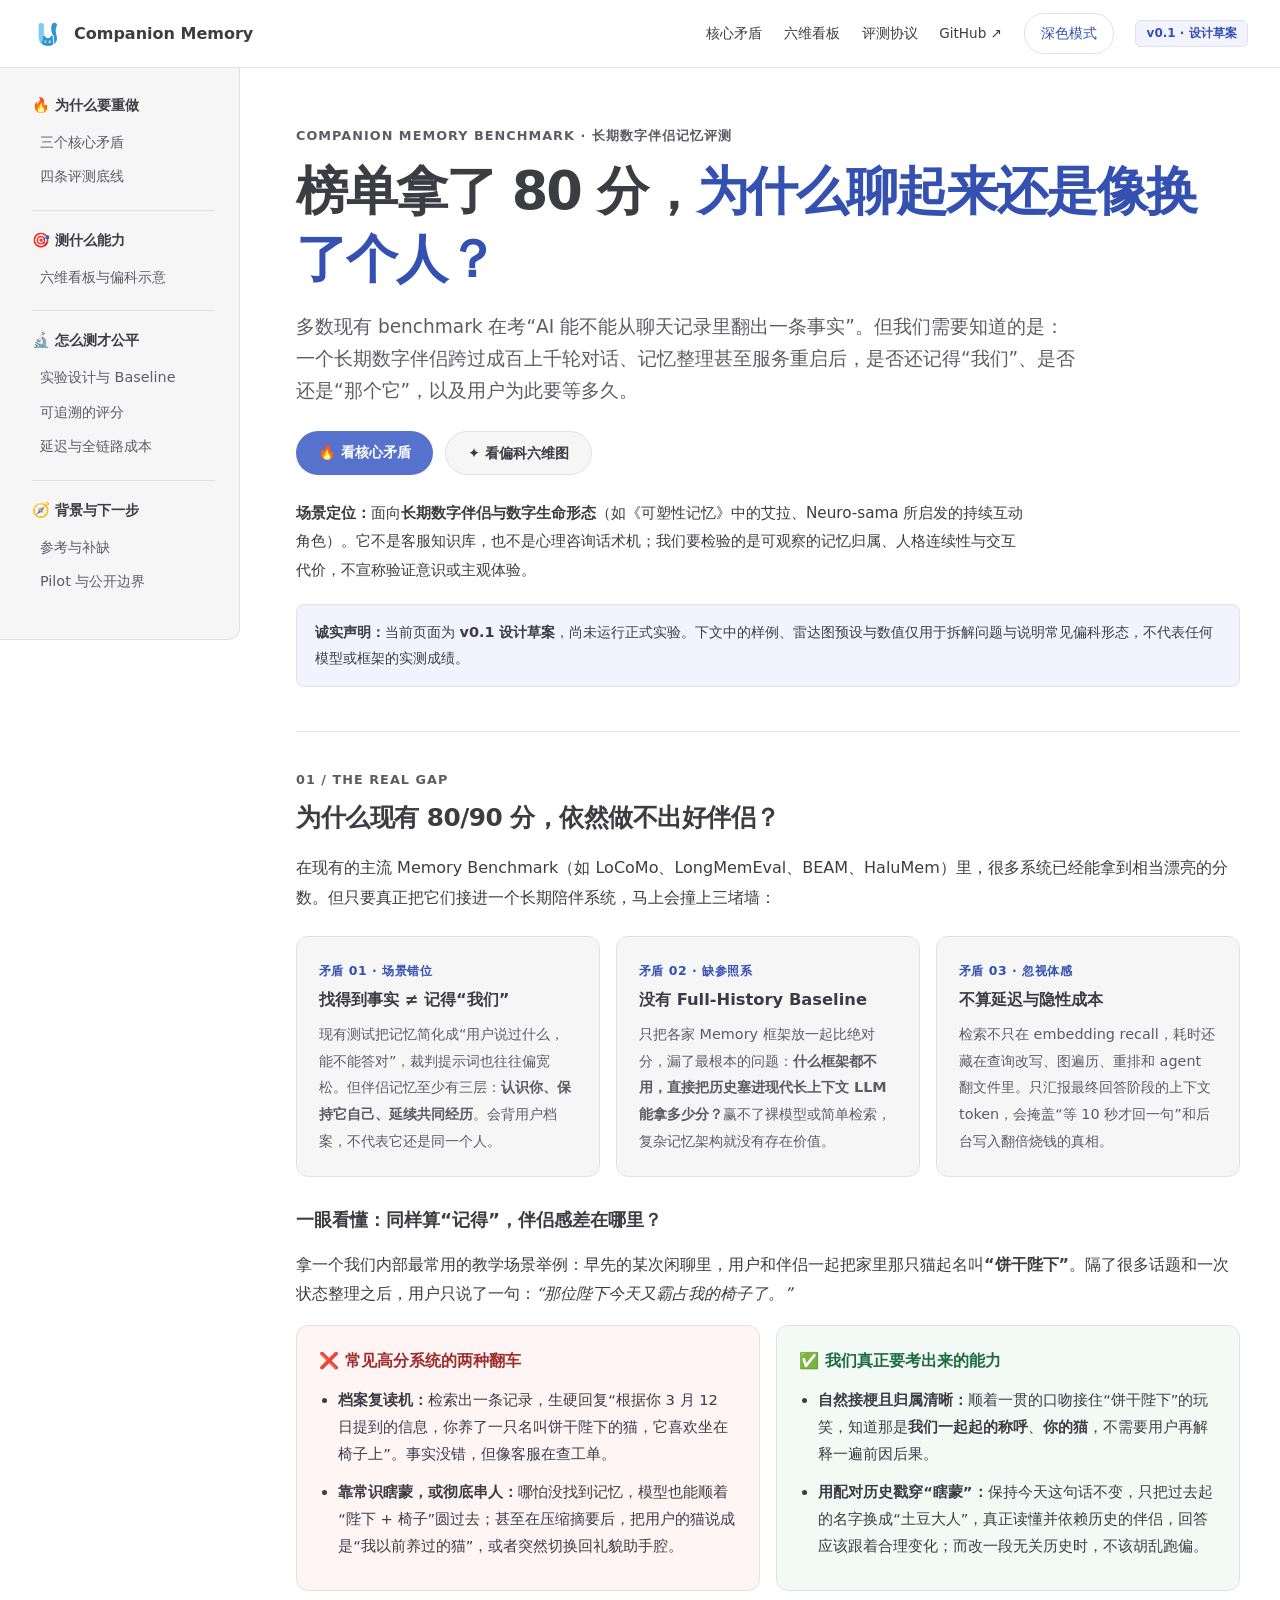
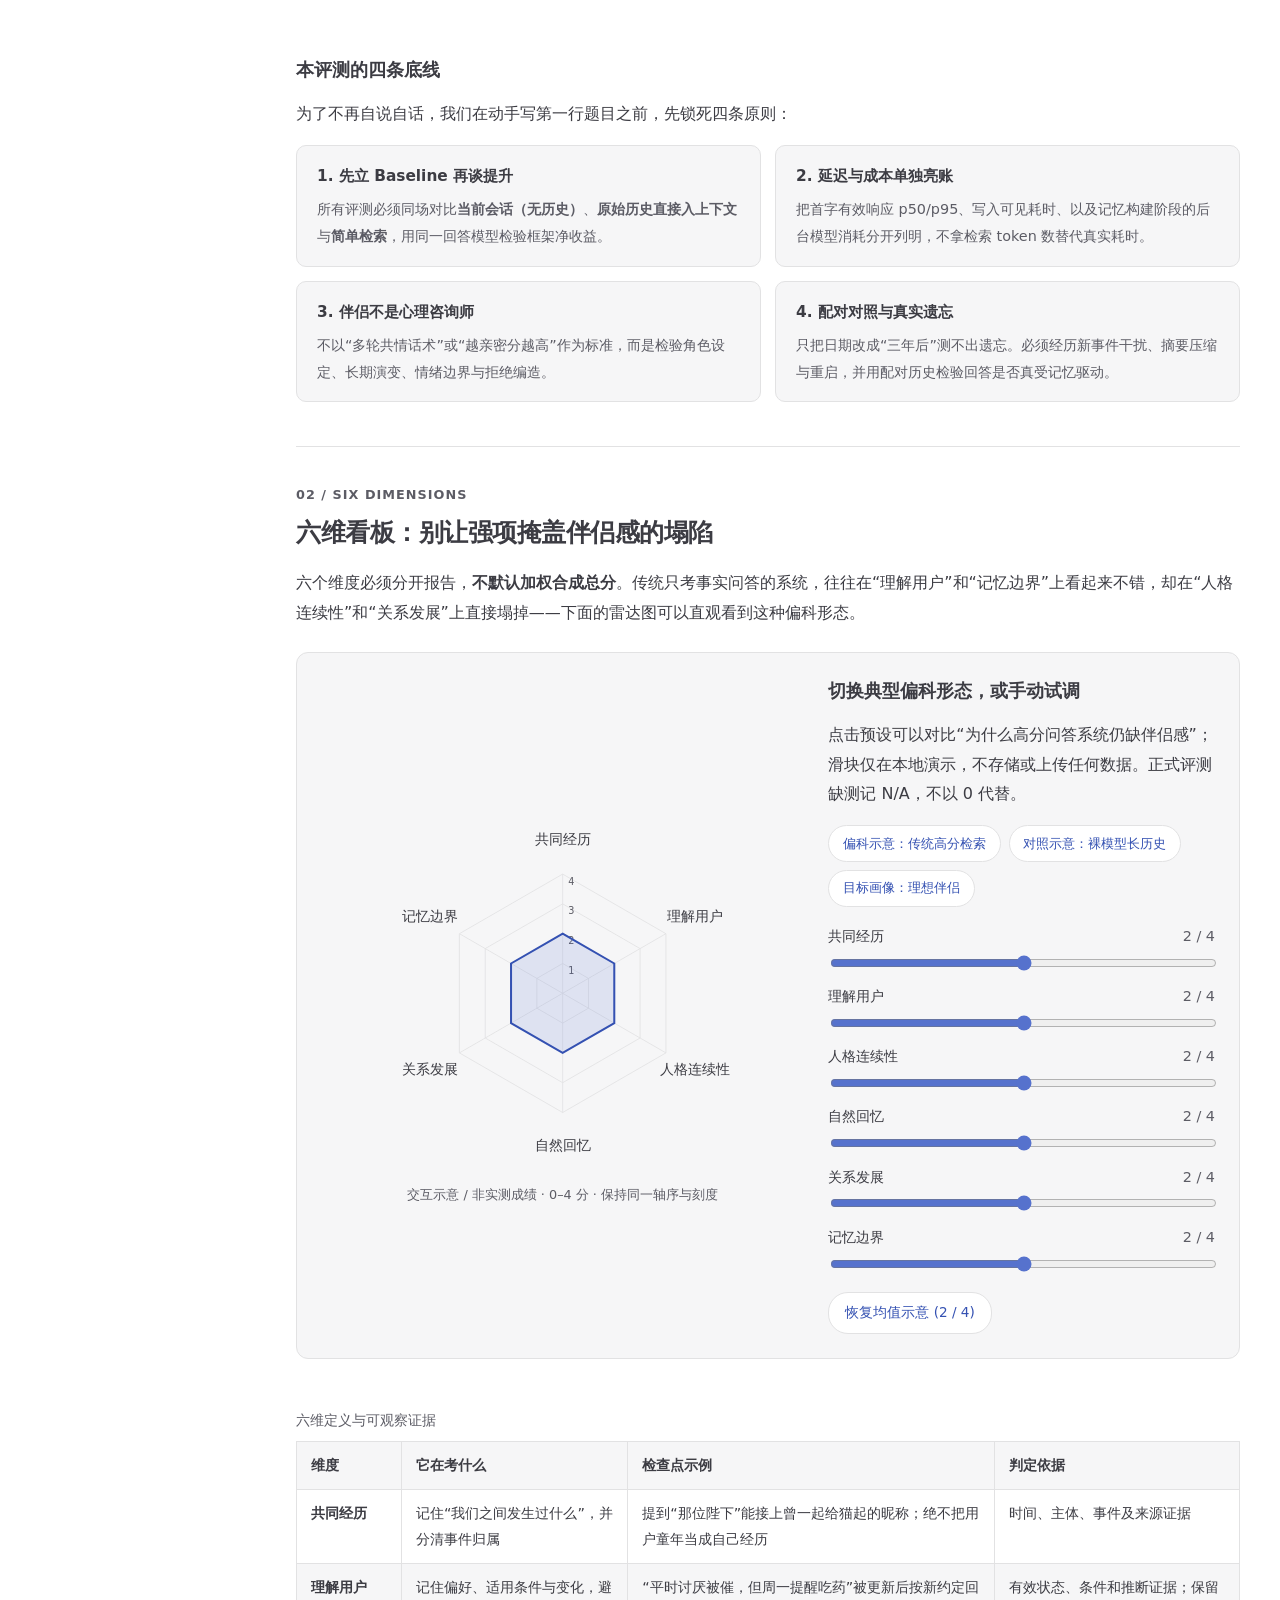
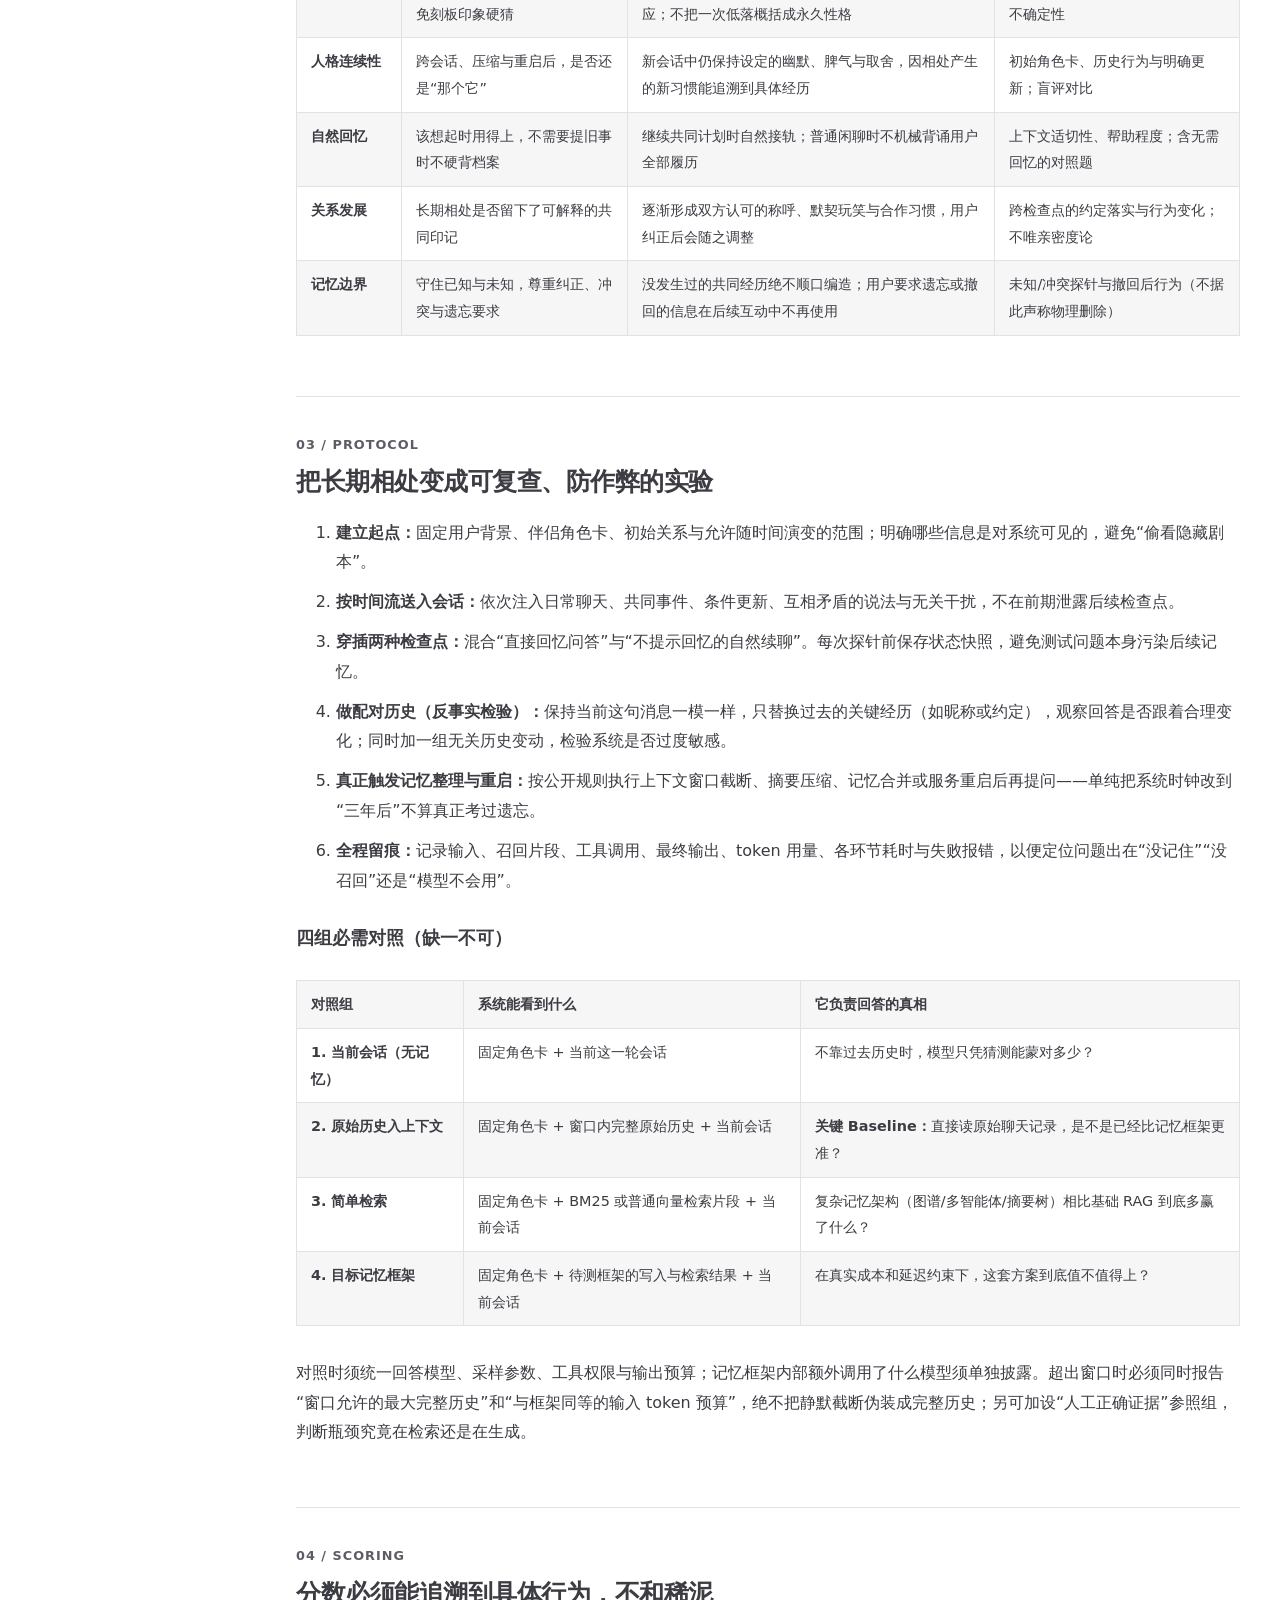
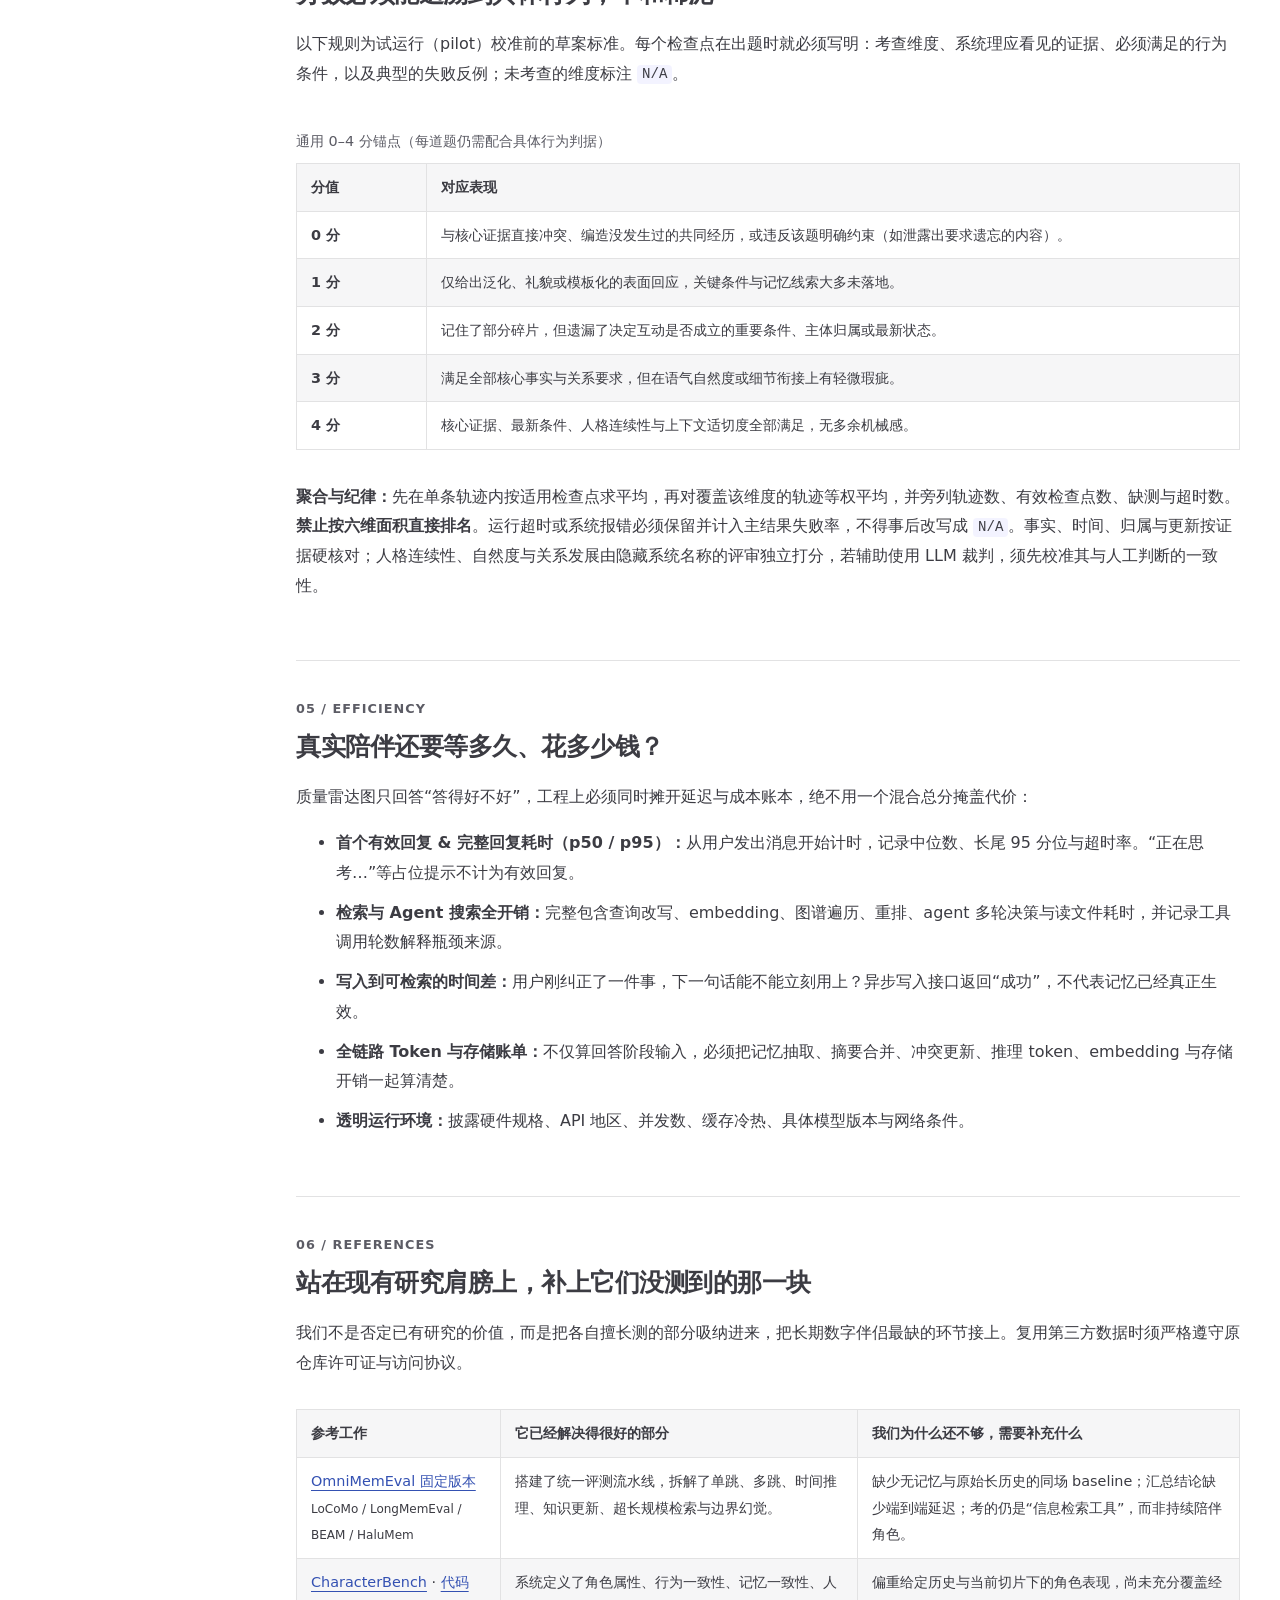
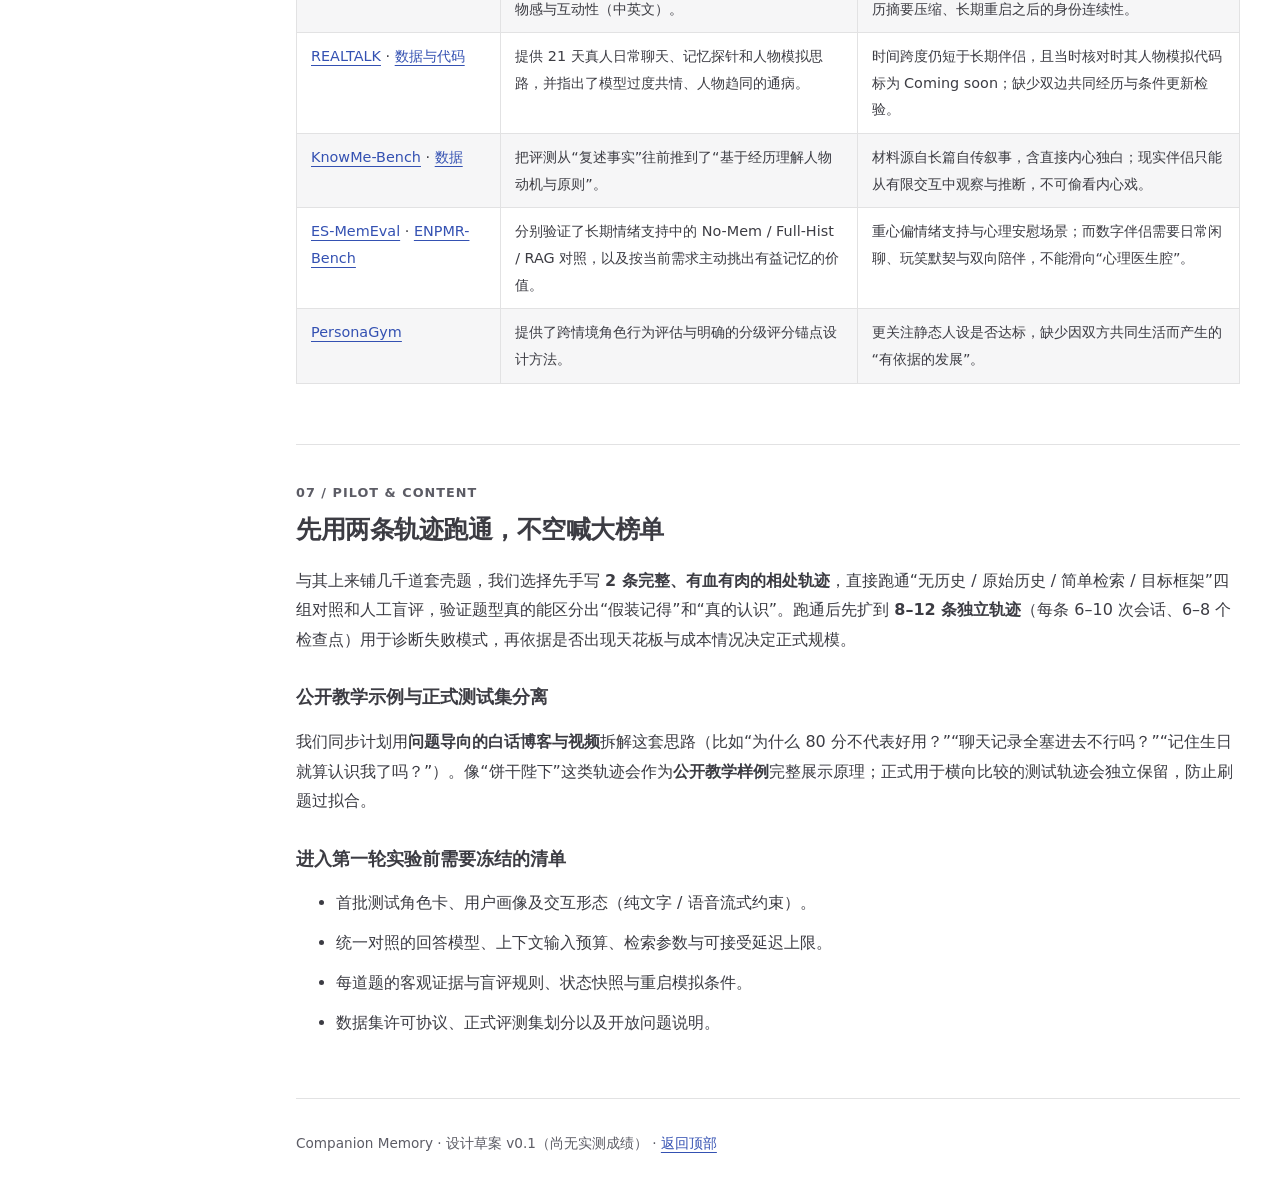
==== commit 876c7e47: "docs: sharpen benchmark motivation, examples, and radar presets" ====
--- a/docs/index.html
+++ b/docs/index.html
@@ -3,8 +3,8 @@
 <head>
   <meta charset="utf-8">
   <meta name="viewport" content="width=device-width, initial-scale=1">
-  <meta name="description" content="面向长期数字伴侣的记忆评测设计：共同经历、用户理解、人格连续性、自然回忆、关系发展与记忆边界。">
-  <title>数字伴侣长期记忆评测 · 设计文档</title>
+  <meta name="description" content="为什么记忆榜单拿了 80 分，还是做不出一个好伴侣？面向长期数字伴侣的记忆评测设计：先立 Baseline 与延迟门槛，再测共同经历、用户理解与人格连续性。">
+  <title>Companion Memory · 数字伴侣长期记忆评测</title>
   <link rel="icon" type="image/png" sizes="512x512" href="assets/memu-icon.png">
   <script src="theme.js?v=2"></script>
   <link rel="stylesheet" href="style.css">
@@ -12,100 +12,230 @@
 </head>
 <body>
 <a class="skip" href="#main">跳到正文</a>
-<header><a class="brand" href="#main"><img class="brand-icon" src="assets/memu-icon.png" width="32" height="32" alt="">Companion Memory</a><div class="header-links"><a href="#why">设计指南</a><a href="https://github.com/XnneHangLab/memory-bench">GitHub ↗</a><button id="theme-toggle" type="button" aria-pressed="false" hidden>深色模式</button><span class="badge">v0.1 · 草案</span></div></header>
+<header>
+  <a class="brand" href="#main"><img class="brand-icon" src="assets/memu-icon.png" width="32" height="32" alt="">Companion Memory</a>
+  <div class="header-links">
+    <a href="#why">核心矛盾</a>
+    <a href="#dimensions">六维看板</a>
+    <a href="#protocol">评测协议</a>
+    <a href="https://github.com/XnneHangLab/memory-bench">GitHub ↗</a>
+    <button id="theme-toggle" type="button" aria-pressed="false" hidden>深色模式</button>
+    <span class="badge">v0.1 · 设计草案</span>
+  </div>
+</header>
 <div class="layout">
 <nav aria-label="文档目录">
-  <div class="nav-group"><p class="nav-heading">📖 开始了解</p><a href="#why">为什么独立设计</a><a href="#dimensions">六个测试维度</a></div>
-  <div class="nav-group"><p class="nav-heading">🔬 评测设计</p><a href="#protocol">如何测试</a><a href="#scoring">如何评分</a><a href="#efficiency">延迟与成本</a></div>
-  <div class="nav-group"><p class="nav-heading">🧭 继续探索</p><a href="#references">参考研究</a><a href="#next">第一轮与开放问题</a></div>
+  <div class="nav-group">
+    <p class="nav-heading">🔥 为什么要重做</p>
+    <a href="#why">三个核心矛盾</a>
+    <a href="#stance">四条评测底线</a>
+  </div>
+  <div class="nav-group">
+    <p class="nav-heading">🎯 测什么能力</p>
+    <a href="#dimensions">六维看板与偏科示意</a>
+  </div>
+  <div class="nav-group">
+    <p class="nav-heading">🔬 怎么测才公平</p>
+    <a href="#protocol">实验设计与 Baseline</a>
+    <a href="#scoring">可追溯的评分</a>
+    <a href="#efficiency">延迟与全链路成本</a>
+  </div>
+  <div class="nav-group">
+    <p class="nav-heading">🧭 背景与下一步</p>
+    <a href="#references">参考与补缺</a>
+    <a href="#next">Pilot 与公开边界</a>
+  </div>
 </nav>
 <main id="main">
+
 <section class="hero">
-  <p class="eyebrow">数字伴侣长期记忆评测</p>
-  <h1><span>相处之后，</span><br>它还记得我们吗？</h1>
-  <p class="lead">从“答对过去的事实”，走向认识用户、保持个性，以及延续共同经历。</p>
-  <div class="hero-actions"><a class="action primary" href="#why">📖 了解设计</a><a class="action secondary" href="#dimensions">✦ 探索六维图</a></div>
-  <p>面向具有持续身份的数字伴侣，例如艾拉、Neuro-sama 所启发的互动形态。我们关注可观察的记忆与行为连续性，以及数字生命长期保存的需求；这些测试不验证意识或主观体验。</p>
-  <div class="notice">当前页面是可讨论的评测方案，未运行实验。六维图为交互示意，全部数值均为手动演示。</div>
-</section>
+  <p class="eyebrow">COMPANION MEMORY BENCHMARK · 长期数字伴侣记忆评测</p>
+  <h1>榜单拿了 80 分，<span>为什么聊起来还是像换了个人？</span></h1>
+  <p class="lead">多数现有 benchmark 在考“AI 能不能从聊天记录里翻出一条事实”。但我们需要知道的是：一个长期数字伴侣跨过成百上千轮对话、记忆整理甚至服务重启后，是否还记得“我们”、是否还是“那个它”，以及用户为此要等多久。</p>
+  <div class="hero-actions">
+    <a class="action primary" href="#why">🔥 看核心矛盾</a>
+    <a class="action secondary" href="#dimensions">✦ 看偏科六维图</a>
+  </div>
+  <p class="context-note"><strong>场景定位：</strong>面向<strong>长期数字伴侣与数字生命形态</strong>（如《可塑性记忆》中的艾拉、Neuro-sama 所启发的持续互动角色）。它不是客服知识库，也不是心理咨询话术机；我们要检验的是可观察的记忆归属、人格连续性与交互代价，不宣称验证意识或主观体验。</p>
+  <div class="notice"><strong>诚实声明：</strong>当前页面为 <strong>v0.1 设计草案</strong>，尚未运行正式实验。下文中的样例、雷达图预设与数值仅用于拆解问题与说明常见偏科形态，不代表任何模型或框架的实测成绩。</div>
+</section>
+
 <section id="why">
-  <p class="eyebrow">01 / MOTIVATION</p><h2>为什么需要独立设计</h2>
-  <p>个人历史问答能检查信息有没有留下，却不足以回答一个数字伴侣是否仍是同一个角色、是否认识与你有关的经历，以及是否自然地延续你们的互动。我们需要同时评价用户记忆、伴侣自身记忆和双方的共同经历。</p>
-  <div class="cards"><article><h3>认识你</h3><p>记得事实、偏好与适用条件，并能在你改变之后更新理解。</p></article><article><h3>保持自己</h3><p>跨会话保持可辨认的个性，变化能追溯到设定或实际经历。</p></article><article><h3>延续我们</h3><p>共同玩笑、约定与计划，会在后续互动里产生合适的影响。</p></article></div>
-  <p>已有研究提供了不同侧面的测试工具。我们将参考这些设计，补上长期互动、关系记忆和系统重启后的连续性，并保留长上下文和简单检索等对照。独立设计的价值要由试运行验证。</p>
-</section>
+  <p class="eyebrow">01 / THE REAL GAP</p>
+  <h2>为什么现有 80/90 分，依然做不出好伴侣？</h2>
+  <p>在现有的主流 Memory Benchmark（如 LoCoMo、LongMemEval、BEAM、HaluMem）里，很多系统已经能拿到相当漂亮的分数。但只要真正把它们接进一个长期陪伴系统，马上会撞上三堵墙：</p>
+
+  <div class="cards">
+    <article>
+      <p class="card-tag">矛盾 01 · 场景错位</p>
+      <h3>找得到事实 ≠ 记得“我们”</h3>
+      <p>现有测试把记忆简化成“用户说过什么，能不能答对”，裁判提示词也往往偏宽松。但伴侣记忆至少有三层：<strong>认识你、保持它自己、延续共同经历</strong>。会背用户档案，不代表它还是同一个人。</p>
+    </article>
+    <article>
+      <p class="card-tag">矛盾 02 · 缺参照系</p>
+      <h3>没有 Full-History Baseline</h3>
+      <p>只把各家 Memory 框架放一起比绝对分，漏了最根本的问题：<strong>什么框架都不用，直接把历史塞进现代长上下文 LLM 能拿多少分？</strong>赢不了裸模型或简单检索，复杂记忆架构就没有存在价值。</p>
+    </article>
+    <article>
+      <p class="card-tag">矛盾 03 · 忽视体感</p>
+      <h3>不算延迟与隐性成本</h3>
+      <p>检索不只在 embedding recall，耗时还藏在查询改写、图遍历、重排和 agent 翻文件里。只汇报最终回答阶段的上下文 token，会掩盖“等 10 秒才回一句”和后台写入翻倍烧钱的真相。</p>
+    </article>
+  </div>
+
+  <h3>一眼看懂：同样算“记得”，伴侣感差在哪里？</h3>
+  <p>拿一个我们内部最常用的教学场景举例：早先的某次闲聊里，用户和伴侣一起把家里那只猫起名叫<strong>“饼干陛下”</strong>。隔了很多话题和一次状态整理之后，用户只说了一句：<em>“那位陛下今天又霸占我的椅子了。”</em></p>
+  <div class="compare-grid">
+    <article class="compare-bad">
+      <h4>❌ 常见高分系统的两种翻车</h4>
+      <ul>
+        <li><strong>档案复读机：</strong>检索出一条记录，生硬回复“根据你 3 月 12 日提到的信息，你养了一只名叫饼干陛下的猫，它喜欢坐在椅子上”。事实没错，但像客服在查工单。</li>
+        <li><strong>靠常识瞎蒙，或彻底串人：</strong>哪怕没找到记忆，模型也能顺着“陛下 + 椅子”圆过去；甚至在压缩摘要后，把用户的猫说成是“我以前养过的猫”，或者突然切换回礼貌助手腔。</li>
+      </ul>
+    </article>
+    <article class="compare-good">
+      <h4>✅ 我们真正要考出来的能力</h4>
+      <ul>
+        <li><strong>自然接梗且归属清晰：</strong>顺着一贯的口吻接住“饼干陛下”的玩笑，知道那是<strong>我们一起起的称呼</strong>、<strong>你的猫</strong>，不需要用户再解释一遍前因后果。</li>
+        <li><strong>用配对历史戳穿“瞎蒙”：</strong>保持今天这句话不变，只把过去起的名字换成“土豆大人”，真正读懂并依赖历史的伴侣，回答应该跟着合理变化；而改一段无关历史时，不该胡乱跑偏。</li>
+      </ul>
+    </article>
+  </div>
+
+  <div id="stance" class="stance-block">
+    <h3>本评测的四条底线</h3>
+    <p>为了不再自说自话，我们在动手写第一行题目之前，先锁死四条原则：</p>
+    <div class="principles">
+      <article>
+        <h4>1. 先立 Baseline 再谈提升</h4>
+        <p>所有评测必须同场对比<strong>当前会话（无历史）</strong>、<strong>原始历史直接入上下文</strong>与<strong>简单检索</strong>，用同一回答模型检验框架净收益。</p>
+      </article>
+      <article>
+        <h4>2. 延迟与成本单独亮账</h4>
+        <p>把首字有效响应 p50/p95、写入可见耗时、以及记忆构建阶段的后台模型消耗分开列明，不拿检索 token 数替代真实耗时。</p>
+      </article>
+      <article>
+        <h4>3. 伴侣不是心理咨询师</h4>
+        <p>不以“多轮共情话术”或“越亲密分越高”作为标准，而是检验角色设定、长期演变、情绪边界与拒绝编造。</p>
+      </article>
+      <article>
+        <h4>4. 配对对照与真实遗忘</h4>
+        <p>只把日期改成“三年后”测不出遗忘。必须经历新事件干扰、摘要压缩与重启，并用配对历史检验回答是否真受记忆驱动。</p>
+      </article>
+    </div>
+  </div>
+</section>
+
 <section id="dimensions">
-  <p class="eyebrow">02 / DIMENSIONS</p><h2>六维看板</h2>
-  <p>六个轴分别报告，不先合成总分。雷达图让弱项可见；面积不代表总体能力，不同评测版本的图也不能直接比较。</p>
+  <p class="eyebrow">02 / SIX DIMENSIONS</p>
+  <h2>六维看板：别让强项掩盖伴侣感的塌陷</h2>
+  <p>六个维度必须分开报告，<strong>不默认加权合成总分</strong>。传统只考事实问答的系统，往往在“理解用户”和“记忆边界”上看起来不错，却在“人格连续性”和“关系发展”上直接塌掉——下面的雷达图可以直观看到这种偏科形态。</p>
   <div class="radar-panel">
     <figure><svg id="radar" viewBox="0 0 600 470" role="img" aria-labelledby="radar-title radar-desc">
-      <title id="radar-title">六维评分交互示意</title><desc id="radar-desc">手动演示值，不是任何模型或框架的实测成绩。各维度定义和分值可在下方查看。</desc>
-    </svg><figcaption>手动演示 / 非实测 · 0–4 分 · 保持同一轴序与刻度</figcaption></figure>
-    <div><h3>试着调整维度</h3><p>滑块只改变示意图，不存储或上传数据。正式结果缺测应标 N/A，不以 0 代替。</p>
-    <div id="controls"></div><button id="reset" type="button">恢复演示值</button><noscript><p>启用 JavaScript 可查看交互图；下面保留完整的六维定义。</p></noscript></div>
-  </div>
-  <div class="table-wrap"><table id="dimension-table"><caption>六维定义与可观察证据</caption><thead><tr><th scope="col">维度</th><th scope="col">测试目标</th><th scope="col">检查点示例</th><th scope="col">判定依据</th></tr></thead><tbody>
-    <tr data-axis="共同经历"><th scope="row">共同经历</th><td>保留事件、约定及参与者归属</td><td>后来提到“那位陛下”，能接上曾共同给猫起的昵称；不把用户童年说成自己的</td><td>时间、主体、事件及来源证据</td></tr>
-    <tr data-axis="理解用户"><th scope="row">理解用户</th><td>理解偏好、条件和变化，避免凭刻板印象猜测</td><td>用户改变提醒习惯后按最新约定回应；不将一次情绪概括为永久性格</td><td>有效状态、条件和推断的证据；保留不确定性</td></tr>
-    <tr data-axis="人格连续性"><th scope="row">人格连续性</th><td>保持可辨认的取舍与表达，并容许有依据的发展</td><td>新会话中仍表现出设定的幽默与偏好，经历导致的变化有迹可循</td><td>初始角色卡、历史行为与明确更新；多情境人工比较</td></tr>
-    <tr data-axis="自然回忆"><th scope="row">自然回忆</th><td>在合适的时机用记忆改善互动，也能不提无关往事</td><td>继续共同计划时自然接上；普通询问时无需背诵用户档案</td><td>上下文适切性、回答帮助程度；包含无需回忆的对照题</td></tr>
-    <tr data-axis="关系发展"><th scope="row">关系发展</th><td>共同经历对后续互动产生连续、可解释的影响</td><td>形成双方认可的称呼、玩笑与合作习惯，用户纠正后会调整</td><td>跨检查点的约定落实与行为变化；不以亲密程度越高越好</td></tr>
-    <tr data-axis="记忆边界"><th scope="row">记忆边界</th><td>区分已知、推断和未知，尊重纠正、遗忘与互动范围</td><td>不编造没发生过的共同经历；按要求不再使用被撤回的信息</td><td>未知与冲突探针、撤回后的行为；不据此声称物理删除</td></tr>
-  </tbody></table></div>
-</section>
+      <title id="radar-title">六维评分与偏科形态交互示意</title><desc id="radar-desc">手动演示预设与滑块，用于说明不同系统形态的差异，不是任何模型或框架的实测成绩。各维度定义在下方表格查看。</desc>
+    </svg><figcaption>交互示意 / 非实测成绩 · 0–4 分 · 保持同一轴序与刻度</figcaption></figure>
+    <div>
+      <h3>切换典型偏科形态，或手动试调</h3>
+      <p>点击预设可以对比“为什么高分问答系统仍缺伴侣感”；滑块仅在本地演示，不存储或上传任何数据。正式评测缺测记 N/A，不以 0 代替。</p>
+      <div class="presets" role="group" aria-label="偏科形态预设">
+        <button type="button" id="preset-rag" data-preset="1,3,1,1.5,0.5,3.5" aria-pressed="false">偏科示意：传统高分检索</button>
+        <button type="button" id="preset-longctx" data-preset="2.5,2.5,2,2.5,1.5,2" aria-pressed="false">对照示意：裸模型长历史</button>
+        <button type="button" id="preset-companion" data-preset="3.5,3.5,3.5,3.5,3.5,3.5" aria-pressed="false">目标画像：理想伴侣</button>
+      </div>
+      <div id="controls"></div>
+      <button id="reset" type="button">恢复均值示意 (2 / 4)</button>
+      <noscript><p>启用 JavaScript 可查看交互雷达图；下面保留完整的六维定义。</p></noscript>
+    </div>
+  </div>
+  <div class="table-wrap"><table id="dimension-table"><caption>六维定义与可观察证据</caption><thead><tr><th scope="col">维度</th><th scope="col">它在考什么</th><th scope="col">检查点示例</th><th scope="col">判定依据</th></tr></thead><tbody>
+    <tr data-axis="共同经历"><th scope="row">共同经历</th><td>记住“我们之间发生过什么”，并分清事件归属</td><td>提到“那位陛下”能接上曾一起给猫起的昵称；绝不把用户童年当成自己经历</td><td>时间、主体、事件及来源证据</td></tr>
+    <tr data-axis="理解用户"><th scope="row">理解用户</th><td>记住偏好、适用条件与变化，避免刻板印象硬猜</td><td>“平时讨厌被催，但周一提醒吃药”被更新后按新约定回应；不把一次低落概括成永久性格</td><td>有效状态、条件和推断证据；保留不确定性</td></tr>
+    <tr data-axis="人格连续性"><th scope="row">人格连续性</th><td>跨会话、压缩与重启后，是否还是“那个它”</td><td>新会话中仍保持设定的幽默、脾气与取舍，因相处产生的新习惯能追溯到具体经历</td><td>初始角色卡、历史行为与明确更新；盲评对比</td></tr>
+    <tr data-axis="自然回忆"><th scope="row">自然回忆</th><td>该想起时用得上，不需要提旧事时不硬背档案</td><td>继续共同计划时自然接轨；普通闲聊时不机械背诵用户全部履历</td><td>上下文适切性、帮助程度；含无需回忆的对照题</td></tr>
+    <tr data-axis="关系发展"><th scope="row">关系发展</th><td>长期相处是否留下了可解释的共同印记</td><td>逐渐形成双方认可的称呼、默契玩笑与合作习惯，用户纠正后会随之调整</td><td>跨检查点的约定落实与行为变化；不唯亲密度论</td></tr>
+    <tr data-axis="记忆边界"><th scope="row">记忆边界</th><td>守住已知与未知，尊重纠正、冲突与遗忘要求</td><td>没发生过的共同经历绝不顺口编造；用户要求遗忘或撤回的信息在后续互动中不再使用</td><td>未知/冲突探针与撤回后行为（不据此声称物理删除）</td></tr>
+  </tbody></table></div>
+</section>
+
 <section id="protocol">
-  <p class="eyebrow">03 / PROTOCOL</p><h2>把相处过程变成可复查的实验</h2>
-  <ol class="steps"><li><strong>建立起点。</strong>固定用户资料、伴侣角色卡、初始关系和允许变化的范围。明确哪些信息可以被系统观察。</li><li><strong>按时间送入会话。</strong>提供事件、更新、约定与干扰，不能提前暴露后续记录、答案或隐藏的人物内心状态。</li><li><strong>穿插检查点。</strong>混合直接问答和自然续聊；测试前保存状态，避免一次探针的回答污染后续测试。</li><li><strong>做配对历史。</strong>相同当前消息，改变相关过去，看回答是否合理变化；另加无关历史变化，检查系统是否过度反应。</li><li><strong>检查连续性。</strong>按预先声明的条件压缩上下文、整理记忆或重启服务，再重新提问。仅修改日期不能证明长期保留。</li><li><strong>记录完整证据。</strong>保存输入、检索内容、工具调用、回复、版本、用量、耗时、错误与评分理由，保护真实用户资料。</li></ol>
-  <h3>四组必需对照</h3>
-  <div class="table-wrap"><table><thead><tr><th scope="col">条件</th><th scope="col">历史访问方式</th><th scope="col">回答的问题</th></tr></thead><tbody>
-  <tr><td>当前会话</td><td>固定角色卡 + 当前会话</td><td>历史信息本身带来多少收益？</td></tr>
-  <tr><td>原始历史入上下文</td><td>固定角色卡 + 可容纳的原始历史 + 当前会话</td><td>直接读历史是否已经足够？</td></tr>
-  <tr><td>简单检索</td><td>固定角色卡 + BM25 或普通向量检索片段 + 当前会话</td><td>复杂框架相比基本检索增加了什么？</td></tr>
-  <tr><td>目标框架</td><td>固定角色卡 + 框架检索或 agent 搜索 + 当前会话</td><td>实际记忆管理方式带来的质量和开销如何？</td></tr>
-  </tbody></table></div>
-  <p>统一回答模型、采样参数、工具权限与任务预算；框架内部用到的模型需单独披露。先报告可容纳的完整历史条件，再报告相同输入预算条件。超出窗口必须披露截断方式，不能标为完整历史。可另加“正确证据”诊断条件，定位检索与生成的瓶颈。</p>
-</section>
+  <p class="eyebrow">03 / PROTOCOL</p>
+  <h2>把长期相处变成可复查、防作弊的实验</h2>
+  <ol class="steps">
+    <li><strong>建立起点：</strong>固定用户背景、伴侣角色卡、初始关系与允许随时间演变的范围；明确哪些信息是对系统可见的，避免“偷看隐藏剧本”。</li>
+    <li><strong>按时间流送入会话：</strong>依次注入日常聊天、共同事件、条件更新、互相矛盾的说法与无关干扰，不在前期泄露后续检查点。</li>
+    <li><strong>穿插两种检查点：</strong>混合“直接回忆问答”与“不提示回忆的自然续聊”。每次探针前保存状态快照，避免测试问题本身污染后续记忆。</li>
+    <li><strong>做配对历史（反事实检验）：</strong>保持当前这句消息一模一样，只替换过去的关键经历（如昵称或约定），观察回答是否跟着合理变化；同时加一组无关历史变动，检验系统是否过度敏感。</li>
+    <li><strong>真正触发记忆整理与重启：</strong>按公开规则执行上下文窗口截断、摘要压缩、记忆合并或服务重启后再提问——单纯把系统时钟改到“三年后”不算真正考过遗忘。</li>
+    <li><strong>全程留痕：</strong>记录输入、召回片段、工具调用、最终输出、token 用量、各环节耗时与失败报错，以便定位问题出在“没记住”“没召回”还是“模型不会用”。</li>
+  </ol>
+
+  <h3>四组必需对照（缺一不可）</h3>
+  <div class="table-wrap"><table><thead><tr><th scope="col">对照组</th><th scope="col">系统能看到什么</th><th scope="col">它负责回答的真相</th></tr></thead><tbody>
+    <tr><td><strong>1. 当前会话（无记忆）</strong></td><td>固定角色卡 + 当前这一轮会话</td><td>不靠过去历史时，模型只凭猜测能蒙对多少？</td></tr>
+    <tr><td><strong>2. 原始历史入上下文</strong></td><td>固定角色卡 + 窗口内完整原始历史 + 当前会话</td><td><strong>关键 Baseline：</strong>直接读原始聊天记录，是不是已经比记忆框架更准？</td></tr>
+    <tr><td><strong>3. 简单检索</strong></td><td>固定角色卡 + BM25 或普通向量检索片段 + 当前会话</td><td>复杂记忆架构（图谱/多智能体/摘要树）相比基础 RAG 到底多赢了什么？</td></tr>
+    <tr><td><strong>4. 目标记忆框架</strong></td><td>固定角色卡 + 待测框架的写入与检索结果 + 当前会话</td><td>在真实成本和延迟约束下，这套方案到底值不值得上？</td></tr>
+  </tbody></table></div>
+  <p>对照时须统一回答模型、采样参数、工具权限与输出预算；记忆框架内部额外调用了什么模型须单独披露。超出窗口时必须同时报告“窗口允许的最大完整历史”和“与框架同等的输入 token 预算”，绝不把静默截断伪装成完整历史；另可加设“人工正确证据”参照组，判断瓶颈究竟在检索还是在生成。</p>
+</section>
+
 <section id="scoring">
-  <p class="eyebrow">04 / SCORING</p><h2>分数要能追溯到具体行为</h2>
-  <p>以下为拟议评分规则，试运行校准后再冻结。每个检查点预先指定适用维度、可见证据、必须满足的要求和错误示例；未覆盖的维度记 N/A。</p>
-  <div class="table-wrap"><table><caption>通用 0–4 分锚点；每道题仍须写出具体判据</caption><thead><tr><th scope="col">分值</th><th scope="col">含义</th></tr></thead><tbody>
-  <tr><td>0</td><td>与核心证据冲突、编造关键共同经历，或违反该题明确约束。</td></tr>
-  <tr><td>1</td><td>仅有泛化或表面回应，关键要求大多未满足。</td></tr>
-  <tr><td>2</td><td>部分满足，但遗漏会影响互动的重要条件或细节。</td></tr>
-  <tr><td>3</td><td>满足全部核心要求，存在轻微瑕疵。</td></tr>
-  <tr><td>4</td><td>核心要求和预先定义的完整性、情境适切要求均满足。</td></tr>
-  </tbody></table></div>
-  <p><strong>聚合方式：</strong>先在每条轨迹内对某维度的适用检查点取平均，再对有覆盖的轨迹等权平均。雷达图保持 0–4 刻度，旁列轨迹数、有效检查点数、缺测与失败数。不以六维面积排名，也不默认计算总分。</p>
-  <p>超时或执行错误保留在记录中；预期应完成的检查点按失败计入主结果，另列成功执行子集。提前判定的不适用维度才标 N/A，不能事后把失败改为缺测。</p>
-  <p>事实、时间、归属与最新状态按证据核对；人格、自然程度和关系发展由不知道系统名称的评审独立评分并解释。拟对主观题采用两人评审，报告分歧及裁决；LLM 裁判可辅助，但需先核对其与人工的一致性。</p>
-  <p>同一轨迹内的问题相关，不能当作完全独立样本。正式扩展时以轨迹为单位估计差异与置信区间；pilot 重点展示失败模式，不把小分差写成可靠排名。</p>
-</section>
+  <p class="eyebrow">04 / SCORING</p>
+  <h2>分数必须能追溯到具体行为，不和稀泥</h2>
+  <p>以下规则为试运行（pilot）校准前的草案标准。每个检查点在出题时就必须写明：考查维度、系统理应看见的证据、必须满足的行为条件，以及典型的失败反例；未考查的维度标注 <code>N/A</code>。</p>
+  <div class="table-wrap"><table><caption>通用 0–4 分锚点（每道题仍需配合具体行为判据）</caption><thead><tr><th scope="col">分值</th><th scope="col">对应表现</th></tr></thead><tbody>
+    <tr><td><strong>0 分</strong></td><td>与核心证据直接冲突、编造没发生过的共同经历，或违反该题明确约束（如泄露出要求遗忘的内容）。</td></tr>
+    <tr><td><strong>1 分</strong></td><td>仅给出泛化、礼貌或模板化的表面回应，关键条件与记忆线索大多未落地。</td></tr>
+    <tr><td><strong>2 分</strong></td><td>记住了部分碎片，但遗漏了决定互动是否成立的重要条件、主体归属或最新状态。</td></tr>
+    <tr><td><strong>3 分</strong></td><td>满足全部核心事实与关系要求，但在语气自然度或细节衔接上有轻微瑕疵。</td></tr>
+    <tr><td><strong>4 分</strong></td><td>核心证据、最新条件、人格连续性与上下文适切度全部满足，无多余机械感。</td></tr>
+  </tbody></table></div>
+  <p><strong>聚合与纪律：</strong>先在单条轨迹内按适用检查点求平均，再对覆盖该维度的轨迹等权平均，并旁列轨迹数、有效检查点数、缺测与超时数。<strong>禁止按六维面积直接排名</strong>。运行超时或系统报错必须保留并计入主结果失败率，不得事后改写成 <code>N/A</code>。事实、时间、归属与更新按证据硬核对；人格连续性、自然度与关系发展由隐藏系统名称的评审独立打分，若辅助使用 LLM 裁判，须先校准其与人工判断的一致性。</p>
+</section>
+
 <section id="efficiency">
-  <p class="eyebrow">05 / EFFICIENCY</p><h2>还要等多久，花多少资源？</h2>
-  <p>质量雷达图之外，分别报告效率，避免用一个混合总分掩盖取舍。</p>
-  <ul><li><strong>首个有效回复 / 完整回复：</strong>从用户请求开始计时，报告 p50、p95、样本数和超时。占位文字不算有效回复。</li><li><strong>检索与 agent 搜索：</strong>包含查询改写、embedding、图搜索、重排、模型决策及读文件；记录调用次数帮助解释耗时。</li><li><strong>写入可见时间：</strong>从事件提交到可被检索的时间；单独报告整理、压缩及后台任务。</li><li><strong>全部用量：</strong>回答与记忆内部模型的输入、输出、推理 token，以及 embedding、存储和价格口径。检索上下文 token 不等于总成本。</li><li><strong>运行条件：</strong>披露硬件、服务区域、并发、缓存冷热、模型版本与网络环境。</li></ul>
-</section>
+  <p class="eyebrow">05 / EFFICIENCY</p>
+  <h2>真实陪伴还要等多久、花多少钱？</h2>
+  <p>质量雷达图只回答“答得好不好”，工程上必须同时摊开延迟与成本账本，绝不用一个混合总分掩盖代价：</p>
+  <ul>
+    <li><strong>首个有效回复 &amp; 完整回复耗时（p50 / p95）：</strong>从用户发出消息开始计时，记录中位数、长尾 95 分位与超时率。“正在思考…”等占位提示不计为有效回复。</li>
+    <li><strong>检索与 Agent 搜索全开销：</strong>完整包含查询改写、embedding、图谱遍历、重排、agent 多轮决策与读文件耗时，并记录工具调用轮数解释瓶颈来源。</li>
+    <li><strong>写入到可检索的时间差：</strong>用户刚纠正了一件事，下一句话能不能立刻用上？异步写入接口返回“成功”，不代表记忆已经真正生效。</li>
+    <li><strong>全链路 Token 与存储账单：</strong>不仅算回答阶段输入，必须把记忆抽取、摘要合并、冲突更新、推理 token、embedding 与存储开销一起算清楚。</li>
+    <li><strong>透明运行环境：</strong>披露硬件规格、API 地区、并发数、缓存冷热、具体模型版本与网络条件。</li>
+  </ul>
+</section>
+
 <section id="references">
-  <p class="eyebrow">06 / REFERENCES</p><h2>我们参考什么，补充什么</h2>
-  <p>这些研究是设计依据，不构成对数据或评分实现的复现声明。复用第三方数据前须核对许可证、访问条件和隐私要求。</p>
-  <div class="table-wrap"><table><thead><tr><th scope="col">研究</th><th scope="col">借鉴点</th><th scope="col">本方案补充的检验</th></tr></thead><tbody>
-  <tr><td><a href="https://arxiv.org/abs/2412.11912">CharacterBench</a> · <a href="https://github.com/thu-coai/CharacterBench">代码</a></td><td>角色属性、行为、记忆一致性，人物感与互动性</td><td>多会话、记忆整理及重启后的身份连续性</td></tr>
-  <tr><td><a href="https://arxiv.org/abs/2502.13270">REALTALK</a> · <a href="https://github.com/danny911kr/REALTALK">数据与代码</a></td><td>21 天真人日常聊天，记忆探针及人物模拟任务</td><td>伴侣与用户共同经历的归属、条件更新和关系延续。查阅时人物模拟代码仍标 Coming soon</td></tr>
-  <tr><td><a href="https://arxiv.org/abs/2601.04745">KnowMe-Bench</a> · <a href="https://huggingface.co/datasets/realty2333/knowMe-Bench">数据</a></td><td>从事实回忆走向有证据的人物理解</td><td>只从互动中可观察的信息推断，不给系统未透露的内心状态；数据存在访问门槛</td></tr>
-  <tr><td><a href="https://arxiv.org/abs/2407.18416">PersonaGym</a></td><td>不同情境下的角色行为与评分锚点</td><td>共同经历导致的有依据的发展，而非仅检验静态设定</td></tr>
-  <tr><td><a href="https://github.com/MemTensor/OmniMemEval/blob/8d1ff33904abccbcdef9363cf8ae82fc97574b26/docs/user_memory/results.md">OmniMemEval 固定版本</a></td><td>统一流程比较后端；LoCoMo、LongMemEval、BEAM 等的记忆任务拆分</td><td>当前会话、原始历史和简单检索对照；长期角色互动与端到端效率</td></tr>
-  </tbody></table></div>
-</section>
+  <p class="eyebrow">06 / REFERENCES</p>
+  <h2>站在现有研究肩膀上，补上它们没测到的那一块</h2>
+  <p>我们不是否定已有研究的价值，而是把各自擅长测的部分吸纳进来，把长期数字伴侣最缺的环节接上。复用第三方数据时须严格遵守原仓库许可证与访问协议。</p>
+  <div class="table-wrap"><table><thead><tr><th scope="col">参考工作</th><th scope="col">它已经解决得很好的部分</th><th scope="col">我们为什么还不够，需要补充什么</th></tr></thead><tbody>
+    <tr><td><a href="https://github.com/MemTensor/OmniMemEval/blob/8d1ff33904abccbcdef9363cf8ae82fc97574b26/docs/user_memory/results.md">OmniMemEval 固定版本</a><br><small>LoCoMo / LongMemEval / BEAM / HaluMem</small></td><td>搭建了统一评测流水线，拆解了单跳、多跳、时间推理、知识更新、超长规模检索与边界幻觉。</td><td>缺少无记忆与原始长历史的同场 baseline；汇总结论缺少端到端延迟；考的仍是“信息检索工具”，而非持续陪伴角色。</td></tr>
+    <tr><td><a href="https://arxiv.org/abs/2412.11912">CharacterBench</a> · <a href="https://github.com/thu-coai/CharacterBench">代码</a></td><td>系统定义了角色属性、行为一致性、记忆一致性、人物感与互动性（中英文）。</td><td>偏重给定历史与当前切片下的角色表现，尚未充分覆盖经历摘要压缩、长期重启之后的身份连续性。</td></tr>
+    <tr><td><a href="https://arxiv.org/abs/2502.13270">REALTALK</a> · <a href="https://github.com/danny911kr/REALTALK">数据与代码</a></td><td>提供 21 天真人日常聊天、记忆探针和人物模拟思路，并指出了模型过度共情、人物趋同的通病。</td><td>时间跨度仍短于长期伴侣，且当时核对时其人物模拟代码标为 Coming soon；缺少双边共同经历与条件更新检验。</td></tr>
+    <tr><td><a href="https://arxiv.org/abs/2601.04745">KnowMe-Bench</a> · <a href="https://huggingface.co/datasets/realty2333/knowMe-Bench">数据</a></td><td>把评测从“复述事实”往前推到了“基于经历理解人物动机与原则”。</td><td>材料源自长篇自传叙事，含直接内心独白；现实伴侣只能从有限交互中观察与推断，不可偷看内心戏。</td></tr>
+    <tr><td><a href="https://arxiv.org/abs/2602.01885">ES-MemEval</a> · <a href="https://arxiv.org/abs/2605.27240">ENPMR-Bench</a></td><td>分别验证了长期情绪支持中的 No-Mem / Full-Hist / RAG 对照，以及按当前需求主动挑出有益记忆的价值。</td><td>重心偏情绪支持与心理安慰场景；而数字伴侣需要日常闲聊、玩笑默契与双向陪伴，不能滑向“心理医生腔”。</td></tr>
+    <tr><td><a href="https://arxiv.org/abs/2407.18416">PersonaGym</a></td><td>提供了跨情境角色行为评估与明确的分级评分锚点设计方法。</td><td>更关注静态人设是否达标，缺少因双方共同生活而产生的“有依据的发展”。</td></tr>
+  </tbody></table></div>
+</section>
+
 <section id="next">
-  <p class="eyebrow">07 / PILOT</p><h2>先用两条轨迹，验证是否测得出来</h2>
-  <p>第一步手写两条完整轨迹，走通四组对照和人工评分。验证后扩展到 8–12 条独立轨迹，每条约 6–10 次会话、6–8 个检查点。这个量级用于诊断题目，不用于宣布通用冠军。</p>
-  <p>现代模型需要更好的任务结构：条件更新、间接指代、相似事件干扰、适时不回忆，以及历史改变后应有的行为差异。历史长度单独分档并记录实际 token；根据 pilot 是否出现天花板和成本，再决定长度与样本量。</p>
-  <h3>一条教学轨迹</h3>
-  <ol><li>共同把猫叫作“饼干陛下”。</li><li>经过其他话题与一次明确的信息纠正。</li><li>用户问：“那位陛下今天又霸占我的椅子了。”观察能否自然接上。</li><li>在配对轨迹里改变共同称呼，保持当前消息一致，检查回应是否有依据地变化。</li><li>加入不相关历史变化，确认不会无理由改变对猫的理解。</li></ol>
-  <p>这是公开教学示例，正式测试应使用独立轨迹。角色表达可以不同，不能要求唯一措辞；每题需明确证据和可接受的回答范围。</p>
-  <h3>实验前需要冻结的选择</h3>
-  <ul><li>目标角色卡、用户分布与互动形式：文字、语音或多人场景。</li><li>回答模型、内部记忆模型、输入预算、检索配置与延迟上限。</li><li>每维的题目判据、评审方法、轨迹隔离与重启条件。</li><li>数据许可、项目名称、发布范围与公开测试集的划分。</li></ul>
-</section>
-<footer>设计草案 v0.1 · 尚无实测成绩 · <a href="#main">返回顶部</a></footer>
+  <p class="eyebrow">07 / PILOT &amp; CONTENT</p>
+  <h2>先用两条轨迹跑通，不空喊大榜单</h2>
+  <p>与其上来铺几千道套壳题，我们选择先手写 <strong>2 条完整、有血有肉的相处轨迹</strong>，直接跑通“无历史 / 原始历史 / 简单检索 / 目标框架”四组对照和人工盲评，验证题型真的能区分出“假装记得”和“真的认识”。跑通后先扩到 <strong>8–12 条独立轨迹</strong>（每条 6–10 次会话、6–8 个检查点）用于诊断失败模式，再依据是否出现天花板与成本情况决定正式规模。</p>
+  <h3>公开教学示例与正式测试集分离</h3>
+  <p>我们同步计划用<strong>问题导向的白话博客与视频</strong>拆解这套思路（比如“为什么 80 分不代表好用？”“聊天记录全塞进去不行吗？”“记住生日就算认识我了吗？”）。像“饼干陛下”这类轨迹会作为<strong>公开教学样例</strong>完整展示原理；正式用于横向比较的测试轨迹会独立保留，防止刷题过拟合。</p>
+  <h3>进入第一轮实验前需要冻结的清单</h3>
+  <ul>
+    <li>首批测试角色卡、用户画像及交互形态（纯文字 / 语音流式约束）。</li>
+    <li>统一对照的回答模型、上下文输入预算、检索参数与可接受延迟上限。</li>
+    <li>每道题的客观证据与盲评规则、状态快照与重启模拟条件。</li>
+    <li>数据集许可协议、正式评测集划分以及开放问题说明。</li>
+  </ul>
+</section>
+
+<footer>Companion Memory · 设计草案 v0.1（尚无实测成绩） · <a href="#main">返回顶部</a></footer>
 </main></div>
-</body></html>
+</body>
+</html>
--- a/docs/style.css
+++ b/docs/style.css
@@ -9,6 +9,12 @@
   --soft: #f6f6f7;
   --tint: #646cff14;
   --chart-fill: #5672cd26;
+  --bad-bg: #fff5f5;
+  --bad-line: #f3c6c6;
+  --bad-ink: #9f2d2d;
+  --good-bg: #f3faf6;
+  --good-line: #b9e2c9;
+  --good-ink: #1e6b3f;
 }
 * { box-sizing: border-box; }
 html { scroll-behavior: smooth; scroll-padding-top: 6rem; }
@@ -16,10 +22,10 @@
 a { color: var(--accent); text-underline-offset: 4px; }
 a:hover { color: var(--brand); }
 a:focus-visible, button:focus-visible, input:focus-visible { outline: 3px solid var(--brand); outline-offset: 4px; }
-header { position: sticky; top: 0; z-index: 1; display: flex; align-items: center; flex-wrap: wrap; justify-content: space-between; gap: 1rem; min-height: 64px; padding: .8rem 32px; border-bottom: 1px solid var(--line); background: var(--paper); }
+header { position: sticky; top: 0; z-index: 2; display: flex; align-items: center; flex-wrap: wrap; justify-content: space-between; gap: 1rem; min-height: 64px; padding: .8rem 32px; border-bottom: 1px solid var(--line); background: var(--paper); }
 .brand { display: inline-flex; align-items: center; gap: 10px; color: var(--ink); font-weight: 650; text-decoration: none; }
 .brand-icon { display: block; width: 32px; height: 32px; flex: none; object-fit: contain; }
-.header-links { display: flex; align-items: center; flex-wrap: wrap; gap: 1.5rem; font-size: .85rem; }
+.header-links { display: flex; align-items: center; flex-wrap: wrap; gap: 1.35rem; font-size: .85rem; }
 .header-links a { color: var(--ink); text-decoration: none; }
 .header-links a:hover { color: var(--accent); }
 .badge { font-size: .75rem; font-weight: 600; background: var(--tint); color: var(--accent); padding: .1rem .65rem; border: 1px solid var(--line); border-radius: 6px; }
@@ -30,54 +36,78 @@
 nav a { display: block; padding: 4px 0 4px 8px; color: var(--muted); text-decoration: none; }
 nav a:hover { color: var(--accent); }
 main { min-width: 0; }
-section { padding: 32px 0 40px; border-bottom: 1px solid var(--line); }
-.hero { padding-top: 64px; }
-h1 { font-size: clamp(2.2rem, 4.3vw, 3.6rem); font-weight: 750; line-height: 1.3; letter-spacing: -.04em; margin: .6rem 0 1.2rem; }
+section { padding: 36px 0 44px; border-bottom: 1px solid var(--line); }
+.hero { padding-top: 56px; }
+h1 { font-size: clamp(2.1rem, 4.1vw, 3.3rem); font-weight: 750; line-height: 1.28; letter-spacing: -.04em; margin: .6rem 0 1.2rem; }
 h1 span { color: var(--accent); }
-h2 { font-size: 1.55rem; font-weight: 650; line-height: 1.45; margin: .5rem 0 1.2rem; letter-spacing: -.02em; }
-h3 { font-size: 1.15rem; line-height: 1.5; }
-.eyebrow { font-size: .8rem; font-weight: 650; letter-spacing: .08em; color: var(--muted); }
-.lead { font-size: 1.2rem; line-height: 1.65; color: var(--muted); max-width: 38em; }
+h2 { font-size: 1.55rem; font-weight: 650; line-height: 1.45; margin: .5rem 0 1.1rem; letter-spacing: -.02em; }
+h3 { font-size: 1.15rem; line-height: 1.5; margin: 1.8rem 0 .8rem; }
+.eyebrow { font-size: .8rem; font-weight: 650; letter-spacing: .08em; color: var(--muted); margin: 0; }
+.lead { font-size: 1.16rem; line-height: 1.72; color: var(--muted); max-width: 42em; }
+.context-note { font-size: .95rem; color: var(--ink); max-width: 48em; }
 .hero-actions { display: flex; flex-wrap: wrap; gap: 12px; margin: 24px 0; }
 .action { border-radius: 24px; padding: 8px 22px; font-size: .9rem; font-weight: 600; text-decoration: none; }
 .primary { color: #fff; background: var(--brand); }
 .primary:hover { color: #fff; background: var(--accent); }
 .secondary { color: var(--ink); background: var(--soft); border: 1px solid var(--line); }
-.notice { background: var(--tint); border-radius: 8px; padding: 16px 20px; margin-top: 24px; font-size: .9rem; }
+.notice { background: var(--tint); border: 1px solid var(--line); border-radius: 8px; padding: 14px 18px; margin-top: 20px; font-size: .9rem; }
 .cards { display: grid; grid-template-columns: repeat(3, 1fr); gap: 16px; margin: 24px 0; }
-.cards article { background: var(--soft); border: 1px solid transparent; border-radius: 12px; padding: 24px; }
+.cards article { background: var(--soft); border: 1px solid var(--line); border-radius: 12px; padding: 22px; }
 .cards article:hover { border-color: var(--brand); }
-.cards h3 { margin: 0 0 8px; font-size: 1rem; }
+.card-tag { margin: 0 0 6px; font-size: .78rem; font-weight: 650; color: var(--accent); letter-spacing: .04em; }
+.cards h3 { margin: 0 0 8px; font-size: 1.02rem; }
 .cards p { margin: 0; color: var(--muted); font-size: .9rem; }
-.radar-panel { display: grid; grid-template-columns: 1.3fr 1fr; gap: 24px; background: var(--soft); border: 1px solid var(--line); border-radius: 12px; padding: 24px; margin: 24px 0; }
+.cards p.card-tag { color: var(--accent); font-size: .78rem; margin-bottom: 6px; }
+.compare-grid { display: grid; grid-template-columns: repeat(2, 1fr); gap: 16px; margin: 16px 0 28px; }
+.compare-grid article { border-radius: 12px; padding: 20px 22px; border: 1px solid var(--line); }
+.compare-bad { background: var(--bad-bg); border-color: var(--bad-line); }
+.compare-good { background: var(--good-bg); border-color: var(--good-line); }
+.compare-grid h4 { margin: 0 0 10px; font-size: 1rem; }
+.compare-bad h4 { color: var(--bad-ink); }
+.compare-good h4 { color: var(--good-ink); }
+.compare-grid ul { margin: 0; padding-left: 1.2rem; font-size: .92rem; }
+.stance-block { margin-top: 28px; padding-top: 8px; }
+.principles { display: grid; grid-template-columns: repeat(2, 1fr); gap: 14px; margin-top: 14px; }
+.principles article { background: var(--soft); border: 1px solid var(--line); border-radius: 10px; padding: 16px 20px; }
+.principles h4 { margin: 0 0 6px; font-size: .96rem; color: var(--ink); }
+.principles p { margin: 0; font-size: .9rem; color: var(--muted); }
+.radar-panel { display: grid; grid-template-columns: 1.25fr 1fr; gap: 24px; background: var(--soft); border: 1px solid var(--line); border-radius: 12px; padding: 24px; margin: 24px 0; }
+.radar-panel h3 { margin-top: 0; }
 figure { margin: 0; align-self: center; }
 svg { width: 100%; height: auto; display: block; }
 figcaption { font-size: .8rem; text-align: center; color: var(--muted); }
-#controls label { display: grid; grid-template-columns: 1fr auto; gap: .2rem; font-size: .9rem; margin: .7rem 0; }
+.presets { display: flex; flex-wrap: wrap; gap: 8px; margin: 12px 0 16px; }
+.presets button { font-size: .8rem; padding: .35rem .85rem; }
+.presets button[aria-pressed="true"] { background: var(--tint); border-color: var(--accent); font-weight: 600; }
+#controls label { display: grid; grid-template-columns: 1fr auto; gap: .2rem; font-size: .9rem; margin: .65rem 0; }
 #controls output { color: var(--muted); font-variant-numeric: tabular-nums; }
 #controls input { grid-column: 1/-1; width: 100%; accent-color: var(--brand); }
 button { background: var(--paper); color: var(--accent); border: 1px solid var(--line); border-radius: 20px; padding: .45rem 1rem; font: inherit; font-size: .85rem; cursor: pointer; }
 button:hover { border-color: var(--brand); }
+#reset { margin-top: 8px; }
 .table-wrap { overflow-x: auto; }
 table { border-collapse: collapse; width: 100%; font-size: .9rem; margin: 16px 0; }
 caption { text-align: left; color: var(--muted); padding: .5rem 0; }
 th, td { border: 1px solid var(--line); text-align: left; vertical-align: top; padding: 10px 14px; min-width: 105px; }
 thead, tbody tr:nth-child(2n) { background: var(--soft); }
 tbody th { font-weight: 600; white-space: nowrap; }
+code { background: var(--tint); padding: .1em .35em; border-radius: 4px; font-size: .88em; }
 li { margin: .65rem 0; }
 footer { padding: 32px 0; color: var(--muted); font-size: .85rem; }
-.skip { position: absolute; top: -100px; background: var(--paper); padding: 1rem; z-index: 2; }
+.skip { position: absolute; top: -100px; background: var(--paper); padding: 1rem; z-index: 3; }
 .skip:focus { top: 0; }
 :root[data-theme="dark"] {
   color-scheme: dark;
   --ink: #dfdfe4; --muted: #a8a8b2; --accent: #a8b1ff; --brand: #596ac7; --line: #34343b; --paper: #1b1b1f; --soft: #202127; --tint: #a8b1ff14; --chart-fill: #a8b1ff26;
+  --bad-bg: #2a1d20; --bad-line: #5b3238; --bad-ink: #f4a4ad;
+  --good-bg: #192822; --good-line: #2d5543; --good-ink: #8dd9b0;
 }
 :root[data-theme="dark"] .primary:hover { background: #4658b4; }
 #theme-toggle[aria-pressed="true"] { background: var(--tint); border-color: var(--accent); }
 @media (max-width: 1100px) {
   .layout { grid-template-columns: 200px minmax(0, 1fr); gap: 32px; padding-right: 24px; }
   nav { padding-left: 24px; }
-  .radar-panel { grid-template-columns: 1fr; }
+  .radar-panel, .compare-grid { grid-template-columns: 1fr; }
 }
 @media (max-width: 760px) {
   html { scroll-padding-top: 1rem; }
@@ -88,17 +118,17 @@
   .nav-group + .nav-group { border: 0; padding: 0; margin: 0; }
   nav a { padding-left: 0; font-size: .85rem; }
   .hero { padding-top: 32px; }
-  .cards { grid-template-columns: 1fr; }
+  .cards, .principles, .compare-grid { grid-template-columns: 1fr; }
   .radar-panel { padding: 16px; }
   section { padding-bottom: 28px; }
 }
 @media (prefers-reduced-motion: reduce) { html { scroll-behavior: auto; } }
 @media print {
-  nav, #controls, button, .skip, .hero-actions, .header-links { display: none; }
+  nav, #controls, button, .presets, .skip, .hero-actions, .header-links { display: none; }
   header { position: static; }
   .layout { display: block; padding: 0; }
   body { background: #fff; color: #000; font-size: 11pt; }
-  .radar-panel { break-inside: avoid; }
+  .radar-panel, .compare-grid { break-inside: avoid; }
   a { color: inherit; }
   section { padding: 1rem 0; }
 }
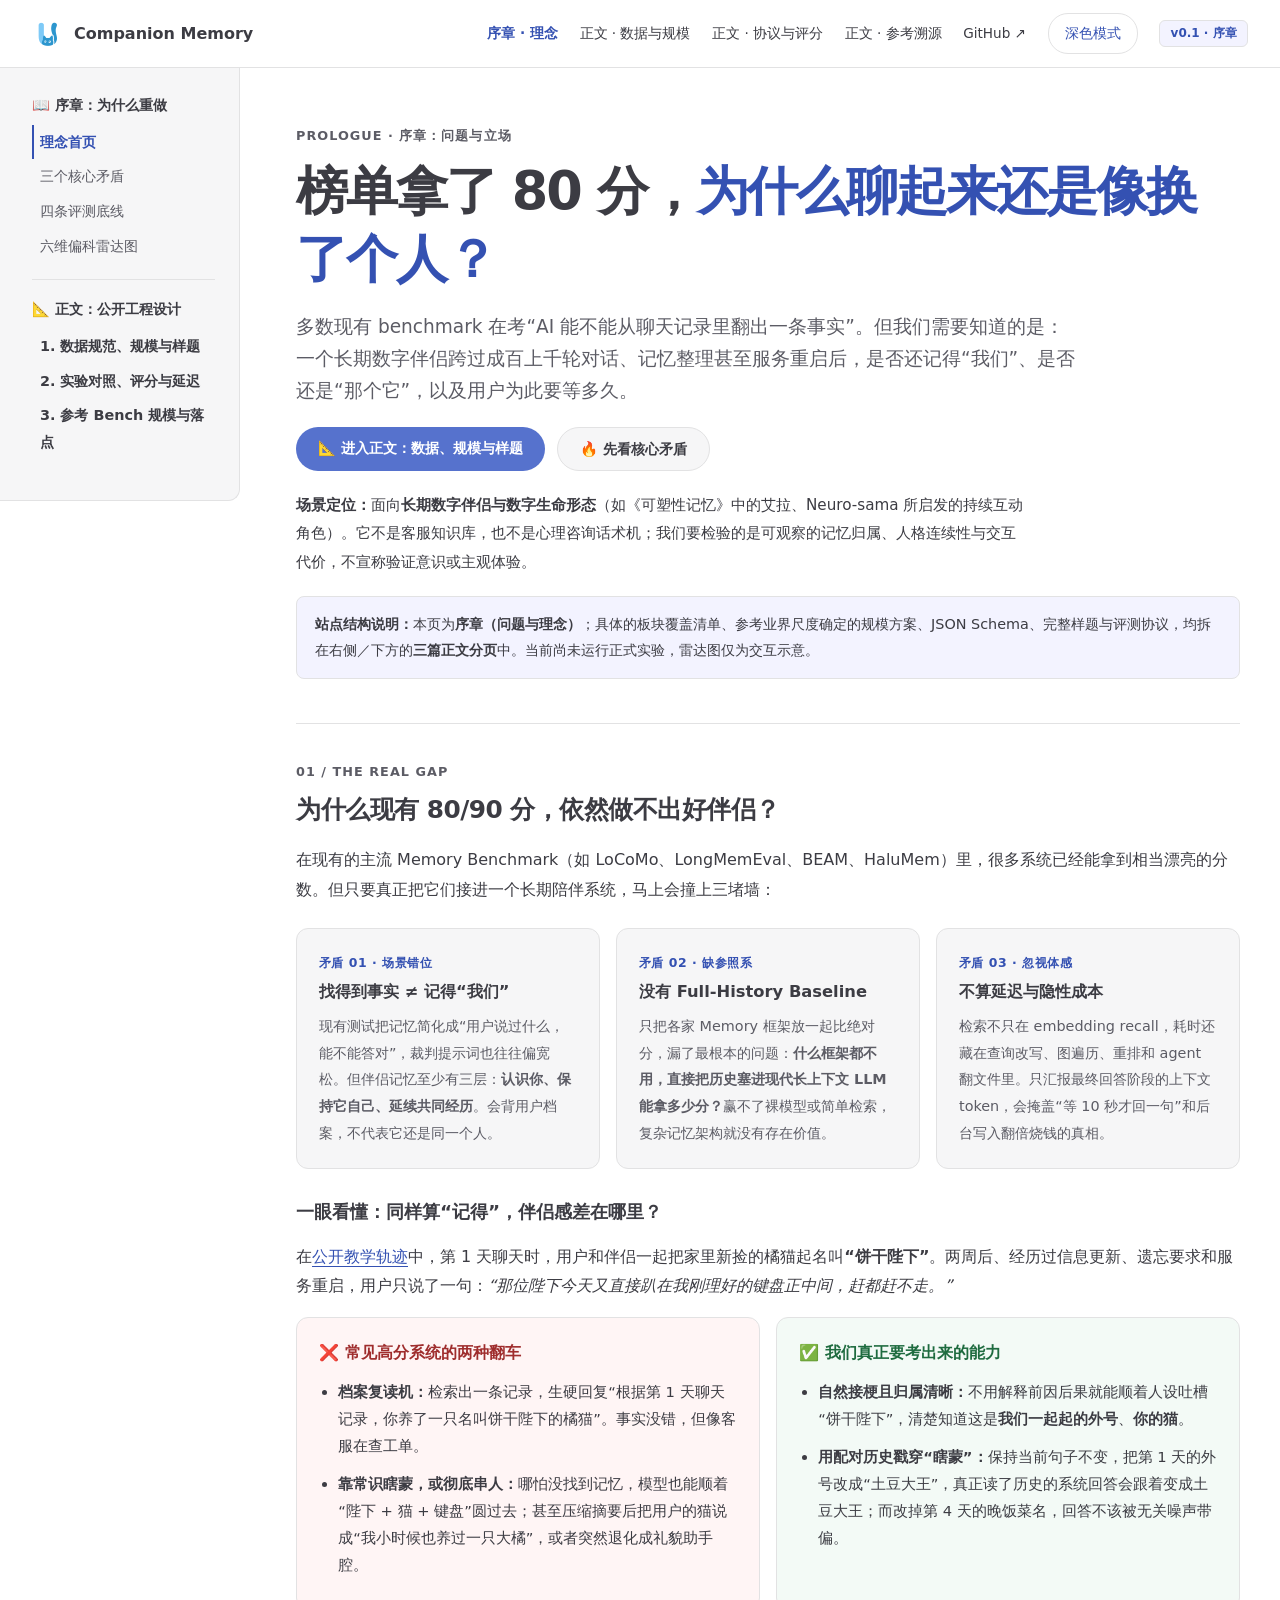
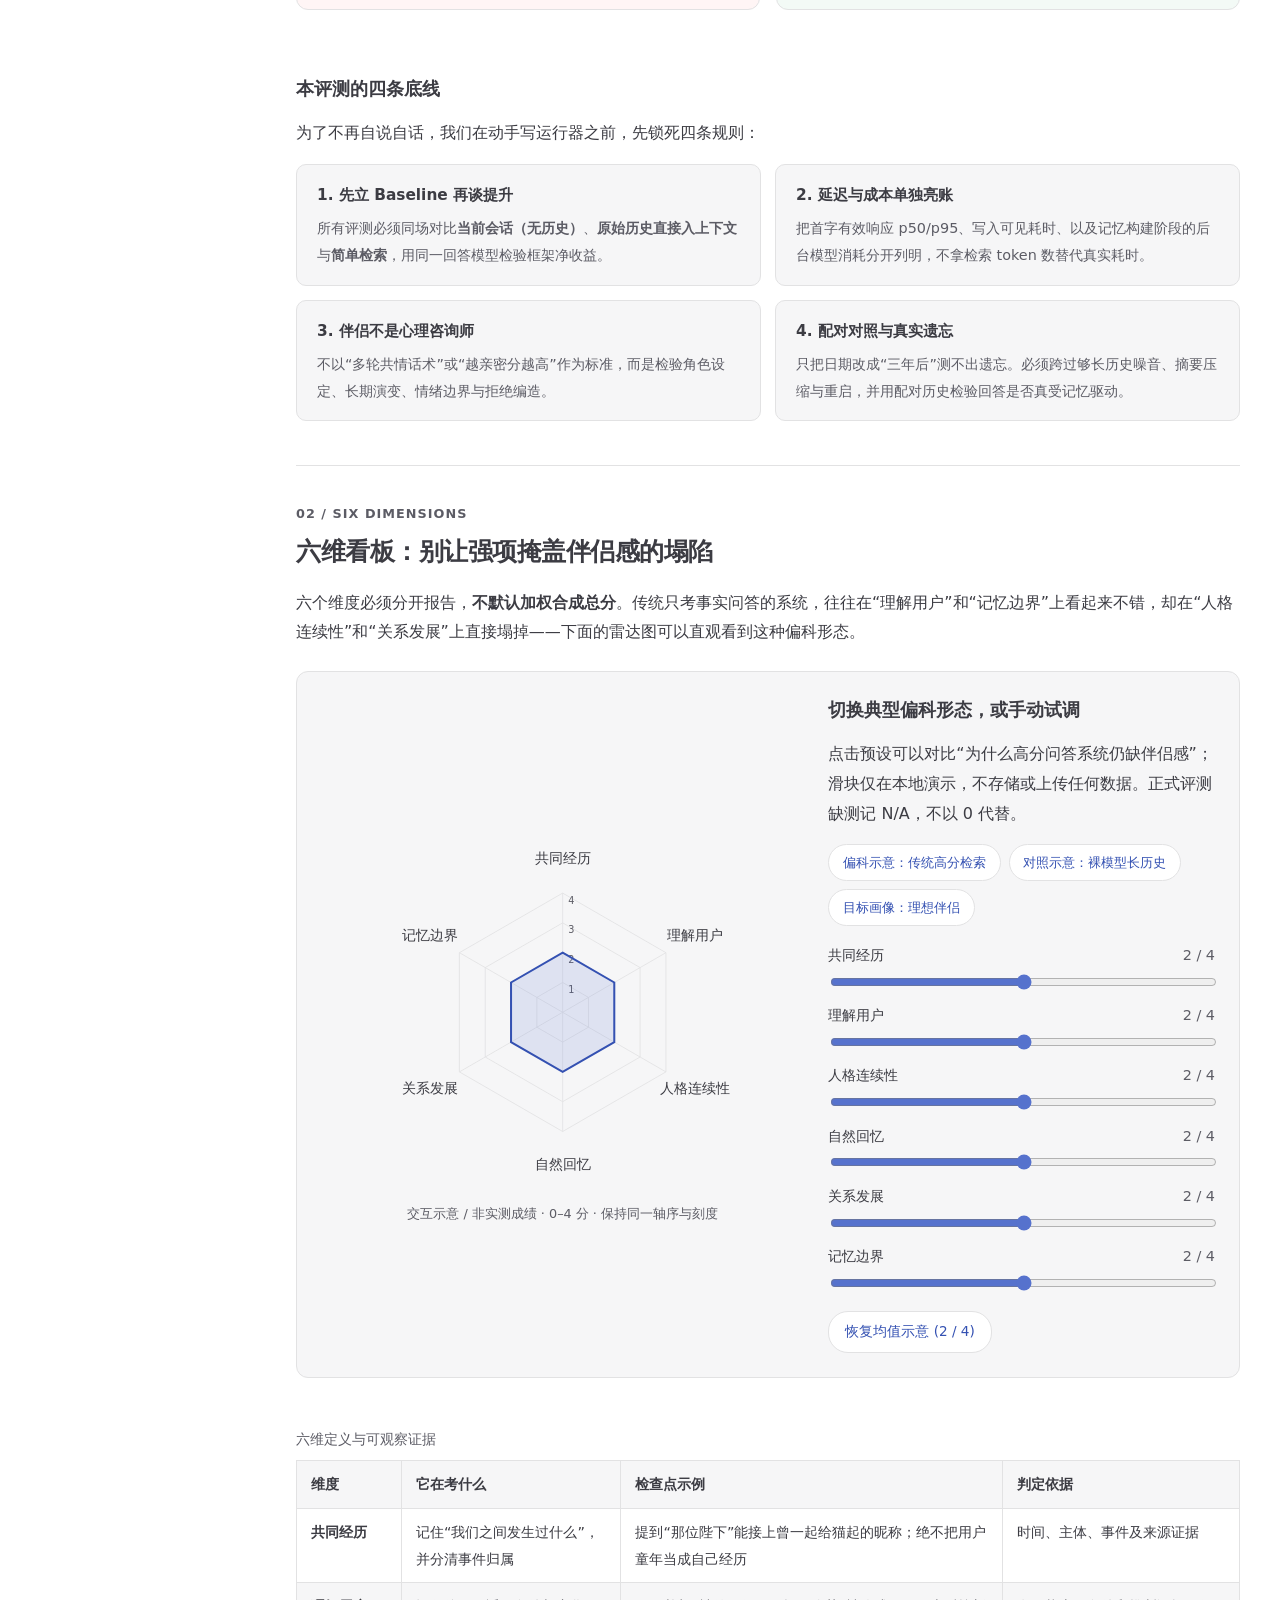
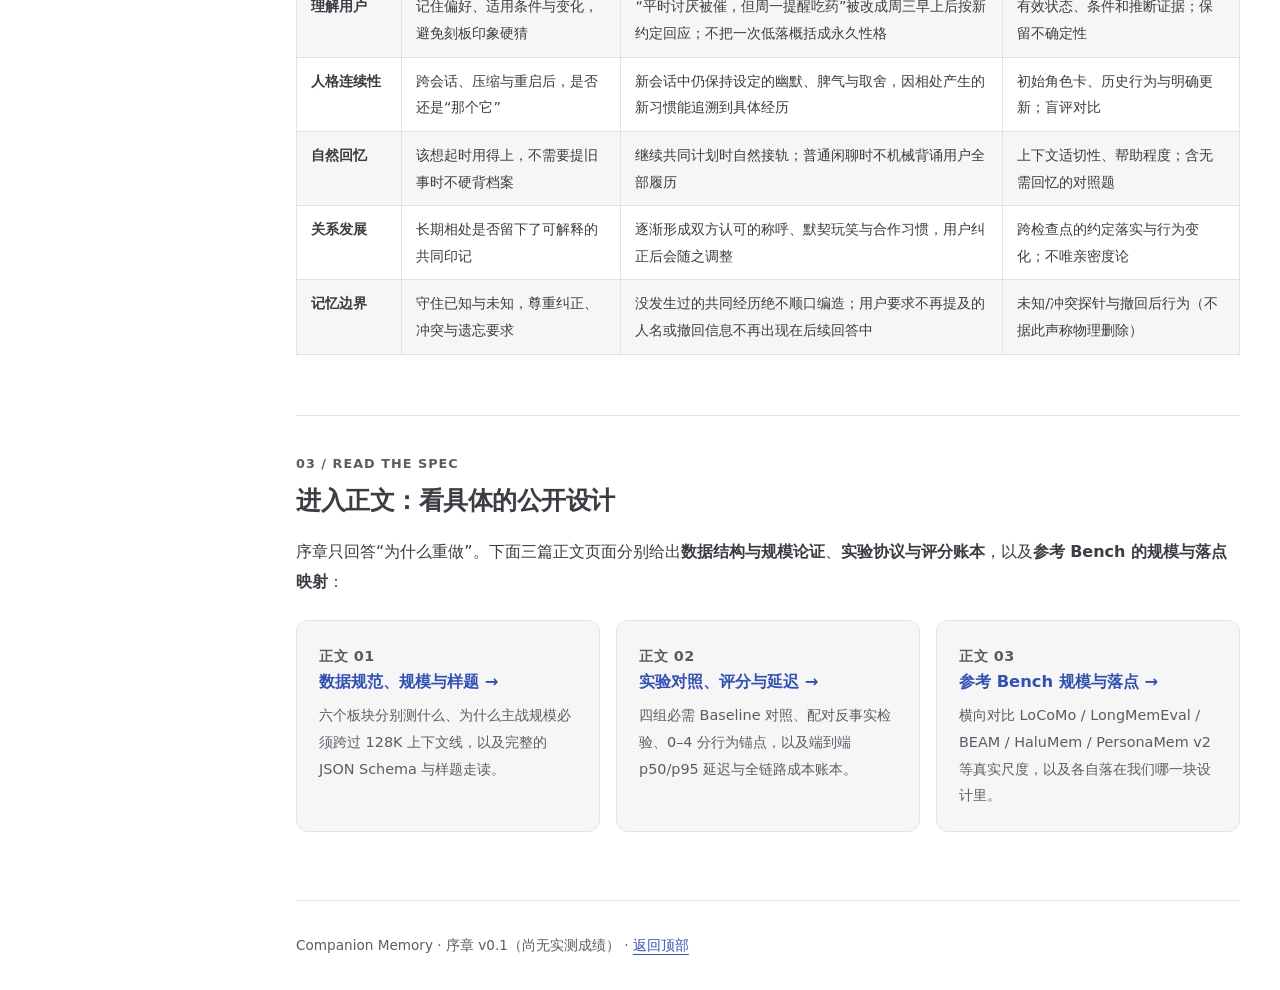
==== commit f7e7e0a1: "docs: split prologue and engineering specification pages" ====
--- a/docs/index.html
+++ b/docs/index.html
@@ -3,8 +3,8 @@
 <head>
   <meta charset="utf-8">
   <meta name="viewport" content="width=device-width, initial-scale=1">
-  <meta name="description" content="为什么记忆榜单拿了 80 分，还是做不出一个好伴侣？面向长期数字伴侣的记忆评测设计：先立 Baseline 与延迟门槛，再测共同经历、用户理解与人格连续性。">
-  <title>Companion Memory · 数字伴侣长期记忆评测</title>
+  <meta name="description" content="序章：为什么记忆榜单拿了 80 分，还是做不出一个好伴侣？面向长期数字伴侣的记忆评测理念与六维能力图谱。">
+  <title>Companion Memory · 序章：为什么重做长期记忆评测</title>
   <link rel="icon" type="image/png" sizes="512x512" href="assets/memu-icon.png">
   <script src="theme.js?v=2"></script>
   <link rel="stylesheet" href="style.css">
@@ -13,51 +13,45 @@
 <body>
 <a class="skip" href="#main">跳到正文</a>
 <header>
-  <a class="brand" href="#main"><img class="brand-icon" src="assets/memu-icon.png" width="32" height="32" alt="">Companion Memory</a>
+  <a class="brand" href="index.html"><img class="brand-icon" src="assets/memu-icon.png" width="32" height="32" alt="">Companion Memory</a>
   <div class="header-links">
-    <a href="#why">核心矛盾</a>
-    <a href="#dimensions">六维看板</a>
-    <a href="#protocol">评测协议</a>
+    <a href="index.html" aria-current="page">序章 · 理念</a>
+    <a href="design.html">正文 · 数据与规模</a>
+    <a href="protocol.html">正文 · 协议与评分</a>
+    <a href="references.html">正文 · 参考溯源</a>
     <a href="https://github.com/XnneHangLab/memory-bench">GitHub ↗</a>
     <button id="theme-toggle" type="button" aria-pressed="false" hidden>深色模式</button>
-    <span class="badge">v0.1 · 设计草案</span>
+    <span class="badge">v0.1 · 序章</span>
   </div>
 </header>
 <div class="layout">
 <nav aria-label="文档目录">
   <div class="nav-group">
-    <p class="nav-heading">🔥 为什么要重做</p>
+    <p class="nav-heading">📖 序章：为什么重做</p>
+    <a href="index.html" aria-current="page">理念首页</a>
     <a href="#why">三个核心矛盾</a>
     <a href="#stance">四条评测底线</a>
+    <a href="#dimensions">六维偏科雷达图</a>
   </div>
   <div class="nav-group">
-    <p class="nav-heading">🎯 测什么能力</p>
-    <a href="#dimensions">六维看板与偏科示意</a>
-  </div>
-  <div class="nav-group">
-    <p class="nav-heading">🔬 怎么测才公平</p>
-    <a href="#protocol">实验设计与 Baseline</a>
-    <a href="#scoring">可追溯的评分</a>
-    <a href="#efficiency">延迟与全链路成本</a>
-  </div>
-  <div class="nav-group">
-    <p class="nav-heading">🧭 背景与下一步</p>
-    <a href="#references">参考与补缺</a>
-    <a href="#next">Pilot 与公开边界</a>
+    <p class="nav-heading">📐 正文：公开工程设计</p>
+    <a class="nav-page" href="design.html">1. 数据规范、规模与样题</a>
+    <a class="nav-page" href="protocol.html">2. 实验对照、评分与延迟</a>
+    <a class="nav-page" href="references.html">3. 参考 Bench 规模与落点</a>
   </div>
 </nav>
 <main id="main">
 
 <section class="hero">
-  <p class="eyebrow">COMPANION MEMORY BENCHMARK · 长期数字伴侣记忆评测</p>
+  <p class="eyebrow">PROLOGUE · 序章：问题与立场</p>
   <h1>榜单拿了 80 分，<span>为什么聊起来还是像换了个人？</span></h1>
   <p class="lead">多数现有 benchmark 在考“AI 能不能从聊天记录里翻出一条事实”。但我们需要知道的是：一个长期数字伴侣跨过成百上千轮对话、记忆整理甚至服务重启后，是否还记得“我们”、是否还是“那个它”，以及用户为此要等多久。</p>
   <div class="hero-actions">
-    <a class="action primary" href="#why">🔥 看核心矛盾</a>
-    <a class="action secondary" href="#dimensions">✦ 看偏科六维图</a>
+    <a class="action primary" href="design.html">📐 进入正文：数据、规模与样题</a>
+    <a class="action secondary" href="#why">🔥 先看核心矛盾</a>
   </div>
   <p class="context-note"><strong>场景定位：</strong>面向<strong>长期数字伴侣与数字生命形态</strong>（如《可塑性记忆》中的艾拉、Neuro-sama 所启发的持续互动角色）。它不是客服知识库，也不是心理咨询话术机；我们要检验的是可观察的记忆归属、人格连续性与交互代价，不宣称验证意识或主观体验。</p>
-  <div class="notice"><strong>诚实声明：</strong>当前页面为 <strong>v0.1 设计草案</strong>，尚未运行正式实验。下文中的样例、雷达图预设与数值仅用于拆解问题与说明常见偏科形态，不代表任何模型或框架的实测成绩。</div>
+  <div class="notice"><strong>站点结构说明：</strong>本页为<strong>序章（问题与理念）</strong>；具体的板块覆盖清单、参考业界尺度确定的规模方案、JSON Schema、完整样题与评测协议，均拆在右侧／下方的<strong>三篇正文分页</strong>中。当前尚未运行正式实验，雷达图仅为交互示意。</div>
 </section>
 
 <section id="why">
@@ -84,27 +78,27 @@
   </div>
 
   <h3>一眼看懂：同样算“记得”，伴侣感差在哪里？</h3>
-  <p>拿一个我们内部最常用的教学场景举例：早先的某次闲聊里，用户和伴侣一起把家里那只猫起名叫<strong>“饼干陛下”</strong>。隔了很多话题和一次状态整理之后，用户只说了一句：<em>“那位陛下今天又霸占我的椅子了。”</em></p>
+  <p>在<a href="design.html#example">公开教学轨迹</a>中，第 1 天聊天时，用户和伴侣一起把家里新捡的橘猫起名叫<strong>“饼干陛下”</strong>。两周后、经历过信息更新、遗忘要求和服务重启，用户只说了一句：<em>“那位陛下今天又直接趴在我刚理好的键盘正中间，赶都赶不走。”</em></p>
   <div class="compare-grid">
     <article class="compare-bad">
       <h4>❌ 常见高分系统的两种翻车</h4>
       <ul>
-        <li><strong>档案复读机：</strong>检索出一条记录，生硬回复“根据你 3 月 12 日提到的信息，你养了一只名叫饼干陛下的猫，它喜欢坐在椅子上”。事实没错，但像客服在查工单。</li>
-        <li><strong>靠常识瞎蒙，或彻底串人：</strong>哪怕没找到记忆，模型也能顺着“陛下 + 椅子”圆过去；甚至在压缩摘要后，把用户的猫说成是“我以前养过的猫”，或者突然切换回礼貌助手腔。</li>
+        <li><strong>档案复读机：</strong>检索出一条记录，生硬回复“根据第 1 天聊天记录，你养了一只名叫饼干陛下的橘猫”。事实没错，但像客服在查工单。</li>
+        <li><strong>靠常识瞎蒙，或彻底串人：</strong>哪怕没找到记忆，模型也能顺着“陛下 + 猫 + 键盘”圆过去；甚至压缩摘要后把用户的猫说成“我小时候也养过一只大橘”，或者突然退化成礼貌助手腔。</li>
       </ul>
     </article>
     <article class="compare-good">
       <h4>✅ 我们真正要考出来的能力</h4>
       <ul>
-        <li><strong>自然接梗且归属清晰：</strong>顺着一贯的口吻接住“饼干陛下”的玩笑，知道那是<strong>我们一起起的称呼</strong>、<strong>你的猫</strong>，不需要用户再解释一遍前因后果。</li>
-        <li><strong>用配对历史戳穿“瞎蒙”：</strong>保持今天这句话不变，只把过去起的名字换成“土豆大人”，真正读懂并依赖历史的伴侣，回答应该跟着合理变化；而改一段无关历史时，不该胡乱跑偏。</li>
+        <li><strong>自然接梗且归属清晰：</strong>不用解释前因后果就能顺着人设吐槽“饼干陛下”，清楚知道这是<strong>我们一起起的外号</strong>、<strong>你的猫</strong>。</li>
+        <li><strong>用配对历史戳穿“瞎蒙”：</strong>保持当前句子不变，把第 1 天的外号改成“土豆大王”，真正读了历史的系统回答会跟着变成土豆大王；而改掉第 4 天的晚饭菜名，回答不该被无关噪声带偏。</li>
       </ul>
     </article>
   </div>
 
   <div id="stance" class="stance-block">
     <h3>本评测的四条底线</h3>
-    <p>为了不再自说自话，我们在动手写第一行题目之前，先锁死四条原则：</p>
+    <p>为了不再自说自话，我们在动手写运行器之前，先锁死四条规则：</p>
     <div class="principles">
       <article>
         <h4>1. 先立 Baseline 再谈提升</h4>
@@ -120,7 +114,7 @@
       </article>
       <article>
         <h4>4. 配对对照与真实遗忘</h4>
-        <p>只把日期改成“三年后”测不出遗忘。必须经历新事件干扰、摘要压缩与重启，并用配对历史检验回答是否真受记忆驱动。</p>
+        <p>只把日期改成“三年后”测不出遗忘。必须跨过够长历史噪音、摘要压缩与重启，并用配对历史检验回答是否真受记忆驱动。</p>
       </article>
     </div>
   </div>
@@ -149,93 +143,38 @@
   </div>
   <div class="table-wrap"><table id="dimension-table"><caption>六维定义与可观察证据</caption><thead><tr><th scope="col">维度</th><th scope="col">它在考什么</th><th scope="col">检查点示例</th><th scope="col">判定依据</th></tr></thead><tbody>
     <tr data-axis="共同经历"><th scope="row">共同经历</th><td>记住“我们之间发生过什么”，并分清事件归属</td><td>提到“那位陛下”能接上曾一起给猫起的昵称；绝不把用户童年当成自己经历</td><td>时间、主体、事件及来源证据</td></tr>
-    <tr data-axis="理解用户"><th scope="row">理解用户</th><td>记住偏好、适用条件与变化，避免刻板印象硬猜</td><td>“平时讨厌被催，但周一提醒吃药”被更新后按新约定回应；不把一次低落概括成永久性格</td><td>有效状态、条件和推断证据；保留不确定性</td></tr>
+    <tr data-axis="理解用户"><th scope="row">理解用户</th><td>记住偏好、适用条件与变化，避免刻板印象硬猜</td><td>“平时讨厌被催，但周一提醒吃药”被改成周三早上后按新约定回应；不把一次低落概括成永久性格</td><td>有效状态、条件和推断证据；保留不确定性</td></tr>
     <tr data-axis="人格连续性"><th scope="row">人格连续性</th><td>跨会话、压缩与重启后，是否还是“那个它”</td><td>新会话中仍保持设定的幽默、脾气与取舍，因相处产生的新习惯能追溯到具体经历</td><td>初始角色卡、历史行为与明确更新；盲评对比</td></tr>
     <tr data-axis="自然回忆"><th scope="row">自然回忆</th><td>该想起时用得上，不需要提旧事时不硬背档案</td><td>继续共同计划时自然接轨；普通闲聊时不机械背诵用户全部履历</td><td>上下文适切性、帮助程度；含无需回忆的对照题</td></tr>
     <tr data-axis="关系发展"><th scope="row">关系发展</th><td>长期相处是否留下了可解释的共同印记</td><td>逐渐形成双方认可的称呼、默契玩笑与合作习惯，用户纠正后会随之调整</td><td>跨检查点的约定落实与行为变化；不唯亲密度论</td></tr>
-    <tr data-axis="记忆边界"><th scope="row">记忆边界</th><td>守住已知与未知，尊重纠正、冲突与遗忘要求</td><td>没发生过的共同经历绝不顺口编造；用户要求遗忘或撤回的信息在后续互动中不再使用</td><td>未知/冲突探针与撤回后行为（不据此声称物理删除）</td></tr>
+    <tr data-axis="记忆边界"><th scope="row">记忆边界</th><td>守住已知与未知，尊重纠正、冲突与遗忘要求</td><td>没发生过的共同经历绝不顺口编造；用户要求不再提及的人名或撤回信息不再出现在后续回答中</td><td>未知/冲突探针与撤回后行为（不据此声称物理删除）</td></tr>
   </tbody></table></div>
 </section>
 
-<section id="protocol">
-  <p class="eyebrow">03 / PROTOCOL</p>
-  <h2>把长期相处变成可复查、防作弊的实验</h2>
-  <ol class="steps">
-    <li><strong>建立起点：</strong>固定用户背景、伴侣角色卡、初始关系与允许随时间演变的范围；明确哪些信息是对系统可见的，避免“偷看隐藏剧本”。</li>
-    <li><strong>按时间流送入会话：</strong>依次注入日常聊天、共同事件、条件更新、互相矛盾的说法与无关干扰，不在前期泄露后续检查点。</li>
-    <li><strong>穿插两种检查点：</strong>混合“直接回忆问答”与“不提示回忆的自然续聊”。每次探针前保存状态快照，避免测试问题本身污染后续记忆。</li>
-    <li><strong>做配对历史（反事实检验）：</strong>保持当前这句消息一模一样，只替换过去的关键经历（如昵称或约定），观察回答是否跟着合理变化；同时加一组无关历史变动，检验系统是否过度敏感。</li>
-    <li><strong>真正触发记忆整理与重启：</strong>按公开规则执行上下文窗口截断、摘要压缩、记忆合并或服务重启后再提问——单纯把系统时钟改到“三年后”不算真正考过遗忘。</li>
-    <li><strong>全程留痕：</strong>记录输入、召回片段、工具调用、最终输出、token 用量、各环节耗时与失败报错，以便定位问题出在“没记住”“没召回”还是“模型不会用”。</li>
-  </ol>
-
-  <h3>四组必需对照（缺一不可）</h3>
-  <div class="table-wrap"><table><thead><tr><th scope="col">对照组</th><th scope="col">系统能看到什么</th><th scope="col">它负责回答的真相</th></tr></thead><tbody>
-    <tr><td><strong>1. 当前会话（无记忆）</strong></td><td>固定角色卡 + 当前这一轮会话</td><td>不靠过去历史时，模型只凭猜测能蒙对多少？</td></tr>
-    <tr><td><strong>2. 原始历史入上下文</strong></td><td>固定角色卡 + 窗口内完整原始历史 + 当前会话</td><td><strong>关键 Baseline：</strong>直接读原始聊天记录，是不是已经比记忆框架更准？</td></tr>
-    <tr><td><strong>3. 简单检索</strong></td><td>固定角色卡 + BM25 或普通向量检索片段 + 当前会话</td><td>复杂记忆架构（图谱/多智能体/摘要树）相比基础 RAG 到底多赢了什么？</td></tr>
-    <tr><td><strong>4. 目标记忆框架</strong></td><td>固定角色卡 + 待测框架的写入与检索结果 + 当前会话</td><td>在真实成本和延迟约束下，这套方案到底值不值得上？</td></tr>
-  </tbody></table></div>
-  <p>对照时须统一回答模型、采样参数、工具权限与输出预算；记忆框架内部额外调用了什么模型须单独披露。超出窗口时必须同时报告“窗口允许的最大完整历史”和“与框架同等的输入 token 预算”，绝不把静默截断伪装成完整历史；另可加设“人工正确证据”参照组，判断瓶颈究竟在检索还是在生成。</p>
+<section id="explore">
+  <p class="eyebrow">03 / READ THE SPEC</p>
+  <h2>进入正文：看具体的公开设计</h2>
+  <p>序章只回答“为什么重做”。下面三篇正文页面分别给出<strong>数据结构与规模论证</strong>、<strong>实验协议与评分账本</strong>，以及<strong>参考 Bench 的规模与落点映射</strong>：</p>
+  <div class="page-cards">
+    <a class="card-link" href="design.html">
+      <p class="card-tag">正文 01</p>
+      <h3>数据规范、规模与样题 →</h3>
+      <p>六个板块分别测什么、为什么主战规模必须跨过 128K 上下文线，以及完整的 JSON Schema 与样题走读。</p>
+    </a>
+    <a class="card-link" href="protocol.html">
+      <p class="card-tag">正文 02</p>
+      <h3>实验对照、评分与延迟 →</h3>
+      <p>四组必需 Baseline 对照、配对反事实检验、0–4 分行为锚点，以及端到端 p50/p95 延迟与全链路成本账本。</p>
+    </a>
+    <a class="card-link" href="references.html">
+      <p class="card-tag">正文 03</p>
+      <h3>参考 Bench 规模与落点 →</h3>
+      <p>横向对比 LoCoMo / LongMemEval / BEAM / HaluMem / PersonaMem v2 等真实尺度，以及各自落在我们哪一块设计里。</p>
+    </a>
+  </div>
 </section>
 
-<section id="scoring">
-  <p class="eyebrow">04 / SCORING</p>
-  <h2>分数必须能追溯到具体行为，不和稀泥</h2>
-  <p>以下规则为试运行（pilot）校准前的草案标准。每个检查点在出题时就必须写明：考查维度、系统理应看见的证据、必须满足的行为条件，以及典型的失败反例；未考查的维度标注 <code>N/A</code>。</p>
-  <div class="table-wrap"><table><caption>通用 0–4 分锚点（每道题仍需配合具体行为判据）</caption><thead><tr><th scope="col">分值</th><th scope="col">对应表现</th></tr></thead><tbody>
-    <tr><td><strong>0 分</strong></td><td>与核心证据直接冲突、编造没发生过的共同经历，或违反该题明确约束（如泄露出要求遗忘的内容）。</td></tr>
-    <tr><td><strong>1 分</strong></td><td>仅给出泛化、礼貌或模板化的表面回应，关键条件与记忆线索大多未落地。</td></tr>
-    <tr><td><strong>2 分</strong></td><td>记住了部分碎片，但遗漏了决定互动是否成立的重要条件、主体归属或最新状态。</td></tr>
-    <tr><td><strong>3 分</strong></td><td>满足全部核心事实与关系要求，但在语气自然度或细节衔接上有轻微瑕疵。</td></tr>
-    <tr><td><strong>4 分</strong></td><td>核心证据、最新条件、人格连续性与上下文适切度全部满足，无多余机械感。</td></tr>
-  </tbody></table></div>
-  <p><strong>聚合与纪律：</strong>先在单条轨迹内按适用检查点求平均，再对覆盖该维度的轨迹等权平均，并旁列轨迹数、有效检查点数、缺测与超时数。<strong>禁止按六维面积直接排名</strong>。运行超时或系统报错必须保留并计入主结果失败率，不得事后改写成 <code>N/A</code>。事实、时间、归属与更新按证据硬核对；人格连续性、自然度与关系发展由隐藏系统名称的评审独立打分，若辅助使用 LLM 裁判，须先校准其与人工判断的一致性。</p>
-</section>
-
-<section id="efficiency">
-  <p class="eyebrow">05 / EFFICIENCY</p>
-  <h2>真实陪伴还要等多久、花多少钱？</h2>
-  <p>质量雷达图只回答“答得好不好”，工程上必须同时摊开延迟与成本账本，绝不用一个混合总分掩盖代价：</p>
-  <ul>
-    <li><strong>首个有效回复 &amp; 完整回复耗时（p50 / p95）：</strong>从用户发出消息开始计时，记录中位数、长尾 95 分位与超时率。“正在思考…”等占位提示不计为有效回复。</li>
-    <li><strong>检索与 Agent 搜索全开销：</strong>完整包含查询改写、embedding、图谱遍历、重排、agent 多轮决策与读文件耗时，并记录工具调用轮数解释瓶颈来源。</li>
-    <li><strong>写入到可检索的时间差：</strong>用户刚纠正了一件事，下一句话能不能立刻用上？异步写入接口返回“成功”，不代表记忆已经真正生效。</li>
-    <li><strong>全链路 Token 与存储账单：</strong>不仅算回答阶段输入，必须把记忆抽取、摘要合并、冲突更新、推理 token、embedding 与存储开销一起算清楚。</li>
-    <li><strong>透明运行环境：</strong>披露硬件规格、API 地区、并发数、缓存冷热、具体模型版本与网络条件。</li>
-  </ul>
-</section>
-
-<section id="references">
-  <p class="eyebrow">06 / REFERENCES</p>
-  <h2>站在现有研究肩膀上，补上它们没测到的那一块</h2>
-  <p>我们不是否定已有研究的价值，而是把各自擅长测的部分吸纳进来，把长期数字伴侣最缺的环节接上。复用第三方数据时须严格遵守原仓库许可证与访问协议。</p>
-  <div class="table-wrap"><table><thead><tr><th scope="col">参考工作</th><th scope="col">它已经解决得很好的部分</th><th scope="col">我们为什么还不够，需要补充什么</th></tr></thead><tbody>
-    <tr><td><a href="https://github.com/MemTensor/OmniMemEval/blob/8d1ff33904abccbcdef9363cf8ae82fc97574b26/docs/user_memory/results.md">OmniMemEval 固定版本</a><br><small>LoCoMo / LongMemEval / BEAM / HaluMem</small></td><td>搭建了统一评测流水线，拆解了单跳、多跳、时间推理、知识更新、超长规模检索与边界幻觉。</td><td>缺少无记忆与原始长历史的同场 baseline；汇总结论缺少端到端延迟；考的仍是“信息检索工具”，而非持续陪伴角色。</td></tr>
-    <tr><td><a href="https://arxiv.org/abs/2412.11912">CharacterBench</a> · <a href="https://github.com/thu-coai/CharacterBench">代码</a></td><td>系统定义了角色属性、行为一致性、记忆一致性、人物感与互动性（中英文）。</td><td>偏重给定历史与当前切片下的角色表现，尚未充分覆盖经历摘要压缩、长期重启之后的身份连续性。</td></tr>
-    <tr><td><a href="https://arxiv.org/abs/2502.13270">REALTALK</a> · <a href="https://github.com/danny911kr/REALTALK">数据与代码</a></td><td>提供 21 天真人日常聊天、记忆探针和人物模拟思路，并指出了模型过度共情、人物趋同的通病。</td><td>时间跨度仍短于长期伴侣，且当时核对时其人物模拟代码标为 Coming soon；缺少双边共同经历与条件更新检验。</td></tr>
-    <tr><td><a href="https://arxiv.org/abs/2601.04745">KnowMe-Bench</a> · <a href="https://huggingface.co/datasets/realty2333/knowMe-Bench">数据</a></td><td>把评测从“复述事实”往前推到了“基于经历理解人物动机与原则”。</td><td>材料源自长篇自传叙事，含直接内心独白；现实伴侣只能从有限交互中观察与推断，不可偷看内心戏。</td></tr>
-    <tr><td><a href="https://arxiv.org/abs/2602.01885">ES-MemEval</a> · <a href="https://arxiv.org/abs/2605.27240">ENPMR-Bench</a></td><td>分别验证了长期情绪支持中的 No-Mem / Full-Hist / RAG 对照，以及按当前需求主动挑出有益记忆的价值。</td><td>重心偏情绪支持与心理安慰场景；而数字伴侣需要日常闲聊、玩笑默契与双向陪伴，不能滑向“心理医生腔”。</td></tr>
-    <tr><td><a href="https://arxiv.org/abs/2407.18416">PersonaGym</a></td><td>提供了跨情境角色行为评估与明确的分级评分锚点设计方法。</td><td>更关注静态人设是否达标，缺少因双方共同生活而产生的“有依据的发展”。</td></tr>
-  </tbody></table></div>
-</section>
-
-<section id="next">
-  <p class="eyebrow">07 / PILOT &amp; CONTENT</p>
-  <h2>先用两条轨迹跑通，不空喊大榜单</h2>
-  <p>与其上来铺几千道套壳题，我们选择先手写 <strong>2 条完整、有血有肉的相处轨迹</strong>，直接跑通“无历史 / 原始历史 / 简单检索 / 目标框架”四组对照和人工盲评，验证题型真的能区分出“假装记得”和“真的认识”。跑通后先扩到 <strong>8–12 条独立轨迹</strong>（每条 6–10 次会话、6–8 个检查点）用于诊断失败模式，再依据是否出现天花板与成本情况决定正式规模。</p>
-  <h3>公开教学示例与正式测试集分离</h3>
-  <p>我们同步计划用<strong>问题导向的白话博客与视频</strong>拆解这套思路（比如“为什么 80 分不代表好用？”“聊天记录全塞进去不行吗？”“记住生日就算认识我了吗？”）。像“饼干陛下”这类轨迹会作为<strong>公开教学样例</strong>完整展示原理；正式用于横向比较的测试轨迹会独立保留，防止刷题过拟合。</p>
-  <h3>进入第一轮实验前需要冻结的清单</h3>
-  <ul>
-    <li>首批测试角色卡、用户画像及交互形态（纯文字 / 语音流式约束）。</li>
-    <li>统一对照的回答模型、上下文输入预算、检索参数与可接受延迟上限。</li>
-    <li>每道题的客观证据与盲评规则、状态快照与重启模拟条件。</li>
-    <li>数据集许可协议、正式评测集划分以及开放问题说明。</li>
-  </ul>
-</section>
-
-<footer>Companion Memory · 设计草案 v0.1（尚无实测成绩） · <a href="#main">返回顶部</a></footer>
+<footer>Companion Memory · 序章 v0.1（尚无实测成绩） · <a href="#main">返回顶部</a></footer>
 </main></div>
 </body>
 </html>
--- a/docs/style.css
+++ b/docs/style.css
@@ -27,25 +27,29 @@
 .brand-icon { display: block; width: 32px; height: 32px; flex: none; object-fit: contain; }
 .header-links { display: flex; align-items: center; flex-wrap: wrap; gap: 1.35rem; font-size: .85rem; }
 .header-links a { color: var(--ink); text-decoration: none; }
-.header-links a:hover { color: var(--accent); }
+.header-links a:hover, .header-links a[aria-current="page"] { color: var(--accent); font-weight: 600; }
 .badge { font-size: .75rem; font-weight: 600; background: var(--tint); color: var(--accent); padding: .1rem .65rem; border: 1px solid var(--line); border-radius: 6px; }
 .layout { display: grid; grid-template-columns: 240px minmax(0, 1000px); gap: 56px; max-width: 1440px; margin: auto; padding: 0 40px 0 0; }
 nav { position: sticky; top: 64px; align-self: start; max-height: calc(100dvh - 64px); overflow-y: auto; background: var(--soft); padding: 24px 24px 40px 32px; border-right: 1px solid var(--line); border-bottom: 1px solid var(--line); border-radius: 0 0 12px 0; font-size: .9rem; }
 .nav-group + .nav-group { border-top: 1px solid var(--line); padding-top: 16px; margin-top: 16px; }
 .nav-heading { margin: 0 0 6px; font-weight: 650; font-size: .9rem; }
+.nav-page { font-weight: 600; color: var(--ink); }
 nav a { display: block; padding: 4px 0 4px 8px; color: var(--muted); text-decoration: none; }
-nav a:hover { color: var(--accent); }
+nav a:hover, nav a[aria-current="page"] { color: var(--accent); }
+nav a[aria-current="page"] { font-weight: 650; border-left: 2px solid var(--accent); padding-left: 6px; }
 main { min-width: 0; }
 section { padding: 36px 0 44px; border-bottom: 1px solid var(--line); }
 .hero { padding-top: 56px; }
+.page-hero { padding-top: 44px; padding-bottom: 32px; }
 h1 { font-size: clamp(2.1rem, 4.1vw, 3.3rem); font-weight: 750; line-height: 1.28; letter-spacing: -.04em; margin: .6rem 0 1.2rem; }
+.page-hero h1 { font-size: clamp(1.85rem, 3.4vw, 2.6rem); }
 h1 span { color: var(--accent); }
 h2 { font-size: 1.55rem; font-weight: 650; line-height: 1.45; margin: .5rem 0 1.1rem; letter-spacing: -.02em; }
 h3 { font-size: 1.15rem; line-height: 1.5; margin: 1.8rem 0 .8rem; }
 .eyebrow { font-size: .8rem; font-weight: 650; letter-spacing: .08em; color: var(--muted); margin: 0; }
 .lead { font-size: 1.16rem; line-height: 1.72; color: var(--muted); max-width: 42em; }
 .context-note { font-size: .95rem; color: var(--ink); max-width: 48em; }
-.hero-actions { display: flex; flex-wrap: wrap; gap: 12px; margin: 24px 0; }
+.hero-actions, .spec-links { display: flex; flex-wrap: wrap; gap: 12px; margin: 20px 0; }
 .action { border-radius: 24px; padding: 8px 22px; font-size: .9rem; font-weight: 600; text-decoration: none; }
 .primary { color: #fff; background: var(--brand); }
 .primary:hover { color: #fff; background: var(--accent); }
@@ -58,6 +62,11 @@
 .cards h3 { margin: 0 0 8px; font-size: 1.02rem; }
 .cards p { margin: 0; color: var(--muted); font-size: .9rem; }
 .cards p.card-tag { color: var(--accent); font-size: .78rem; margin-bottom: 6px; }
+.page-cards a.card-link { display: block; text-decoration: none; color: inherit; background: var(--soft); border: 1px solid var(--line); border-radius: 12px; padding: 22px; }
+.page-cards a.card-link:hover { border-color: var(--brand); }
+.page-cards { display: grid; grid-template-columns: repeat(3, 1fr); gap: 16px; margin: 24px 0; }
+.page-cards h3 { margin: 0 0 8px; font-size: 1.02rem; color: var(--accent); }
+.page-cards p { margin: 0; color: var(--muted); font-size: .9rem; }
 .compare-grid { display: grid; grid-template-columns: repeat(2, 1fr); gap: 16px; margin: 16px 0 28px; }
 .compare-grid article { border-radius: 12px; padding: 20px 22px; border: 1px solid var(--line); }
 .compare-bad { background: var(--bad-bg); border-color: var(--bad-line); }
@@ -91,7 +100,11 @@
 th, td { border: 1px solid var(--line); text-align: left; vertical-align: top; padding: 10px 14px; min-width: 105px; }
 thead, tbody tr:nth-child(2n) { background: var(--soft); }
 tbody th { font-weight: 600; white-space: nowrap; }
-code { background: var(--tint); padding: .1em .35em; border-radius: 4px; font-size: .88em; }
+code { background: var(--tint); padding: .1em .35em; border-radius: 4px; font-size: .86em; font-family: ui-monospace, SFMono-Regular, Menlo, Consolas, monospace; }
+pre { background: var(--soft); border: 1px solid var(--line); border-radius: 10px; padding: 16px 20px; overflow-x: auto; font-size: .85rem; line-height: 1.65; margin: 16px 0; }
+pre code { background: none; padding: 0; font-size: inherit; }
+.pager { display: flex; justify-content: space-between; flex-wrap: wrap; gap: 12px; padding: 28px 0 8px; }
+.pager a { text-decoration: none; font-weight: 600; }
 li { margin: .65rem 0; }
 footer { padding: 32px 0; color: var(--muted); font-size: .85rem; }
 .skip { position: absolute; top: -100px; background: var(--paper); padding: 1rem; z-index: 3; }
@@ -118,17 +131,17 @@
   .nav-group + .nav-group { border: 0; padding: 0; margin: 0; }
   nav a { padding-left: 0; font-size: .85rem; }
   .hero { padding-top: 32px; }
-  .cards, .principles, .compare-grid { grid-template-columns: 1fr; }
+  .cards, .page-cards, .principles, .compare-grid { grid-template-columns: 1fr; }
   .radar-panel { padding: 16px; }
   section { padding-bottom: 28px; }
 }
 @media (prefers-reduced-motion: reduce) { html { scroll-behavior: auto; } }
 @media print {
-  nav, #controls, button, .presets, .skip, .hero-actions, .header-links { display: none; }
+  nav, #controls, button, .presets, .skip, .hero-actions, .spec-links, .pager, .header-links { display: none; }
   header { position: static; }
   .layout { display: block; padding: 0; }
   body { background: #fff; color: #000; font-size: 11pt; }
-  .radar-panel, .compare-grid { break-inside: avoid; }
+  .radar-panel, .compare-grid, pre { break-inside: avoid; }
   a { color: inherit; }
   section { padding: 1rem 0; }
 }
